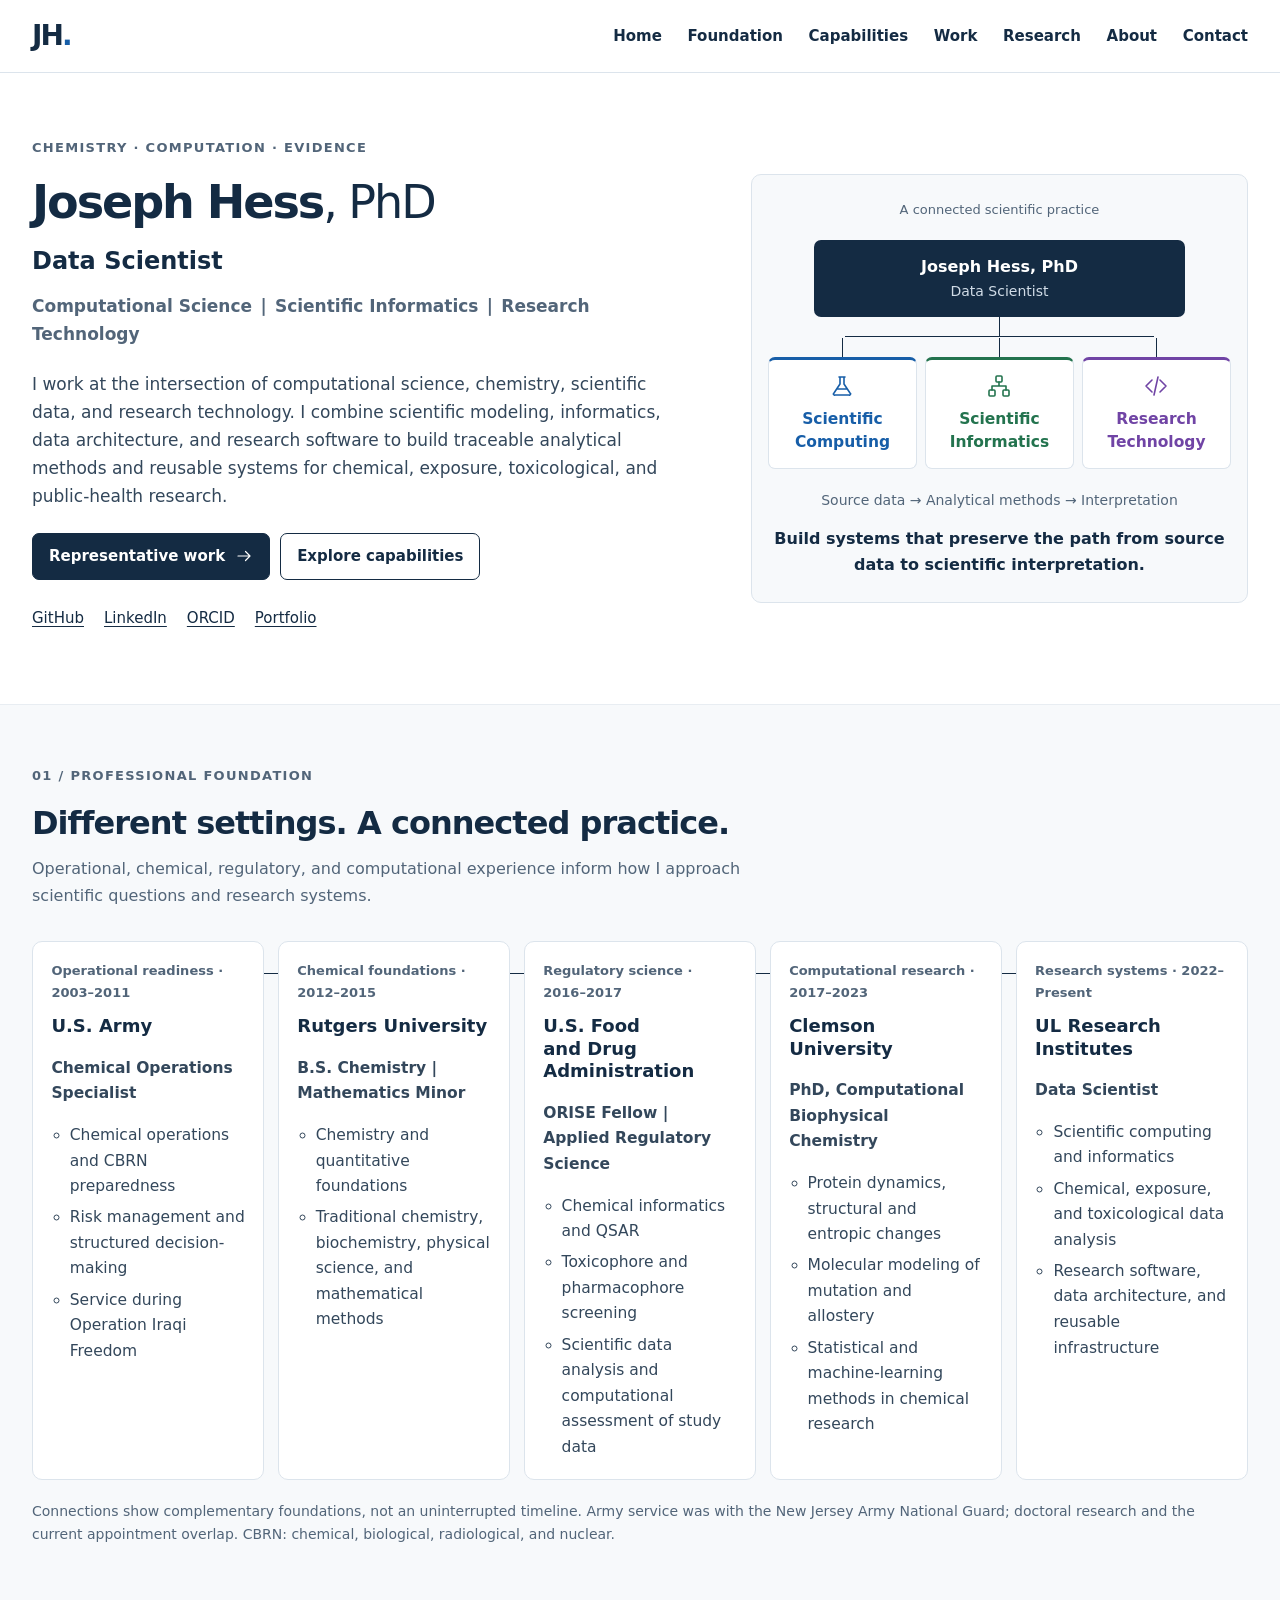
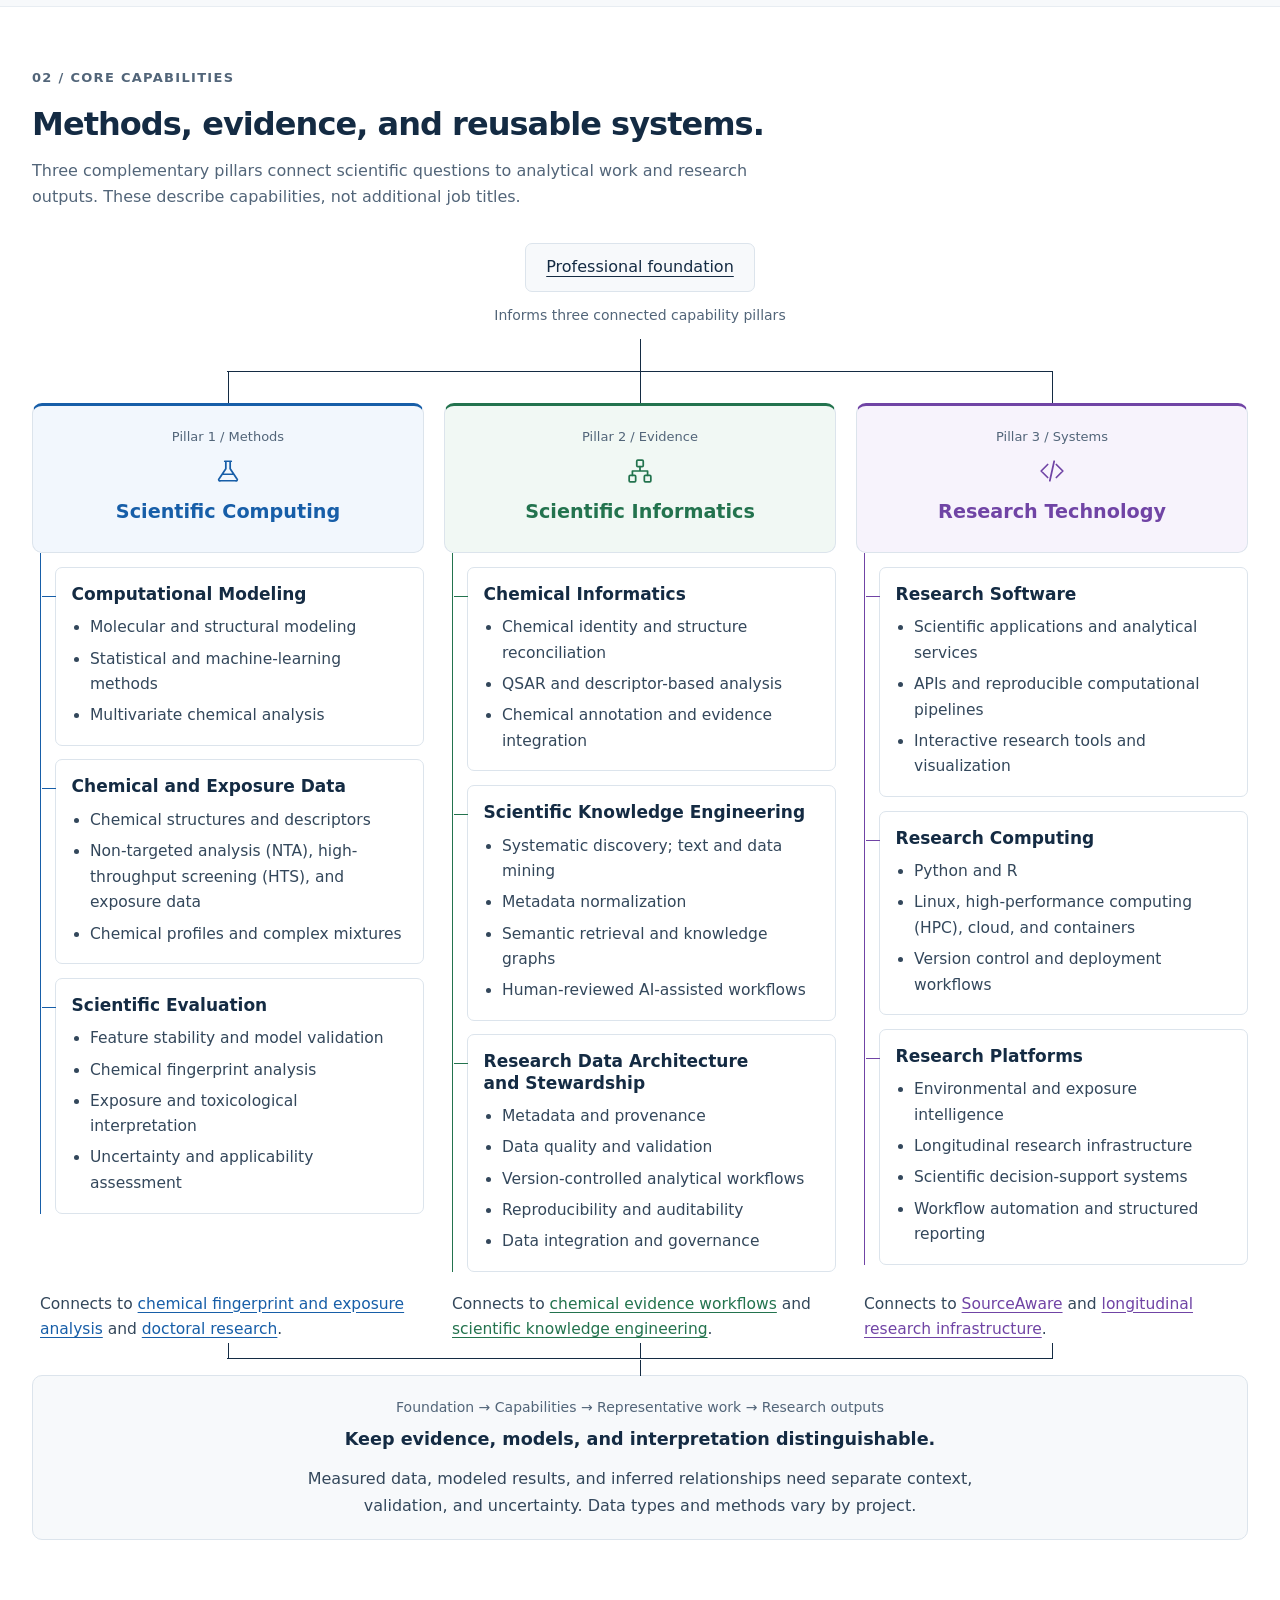
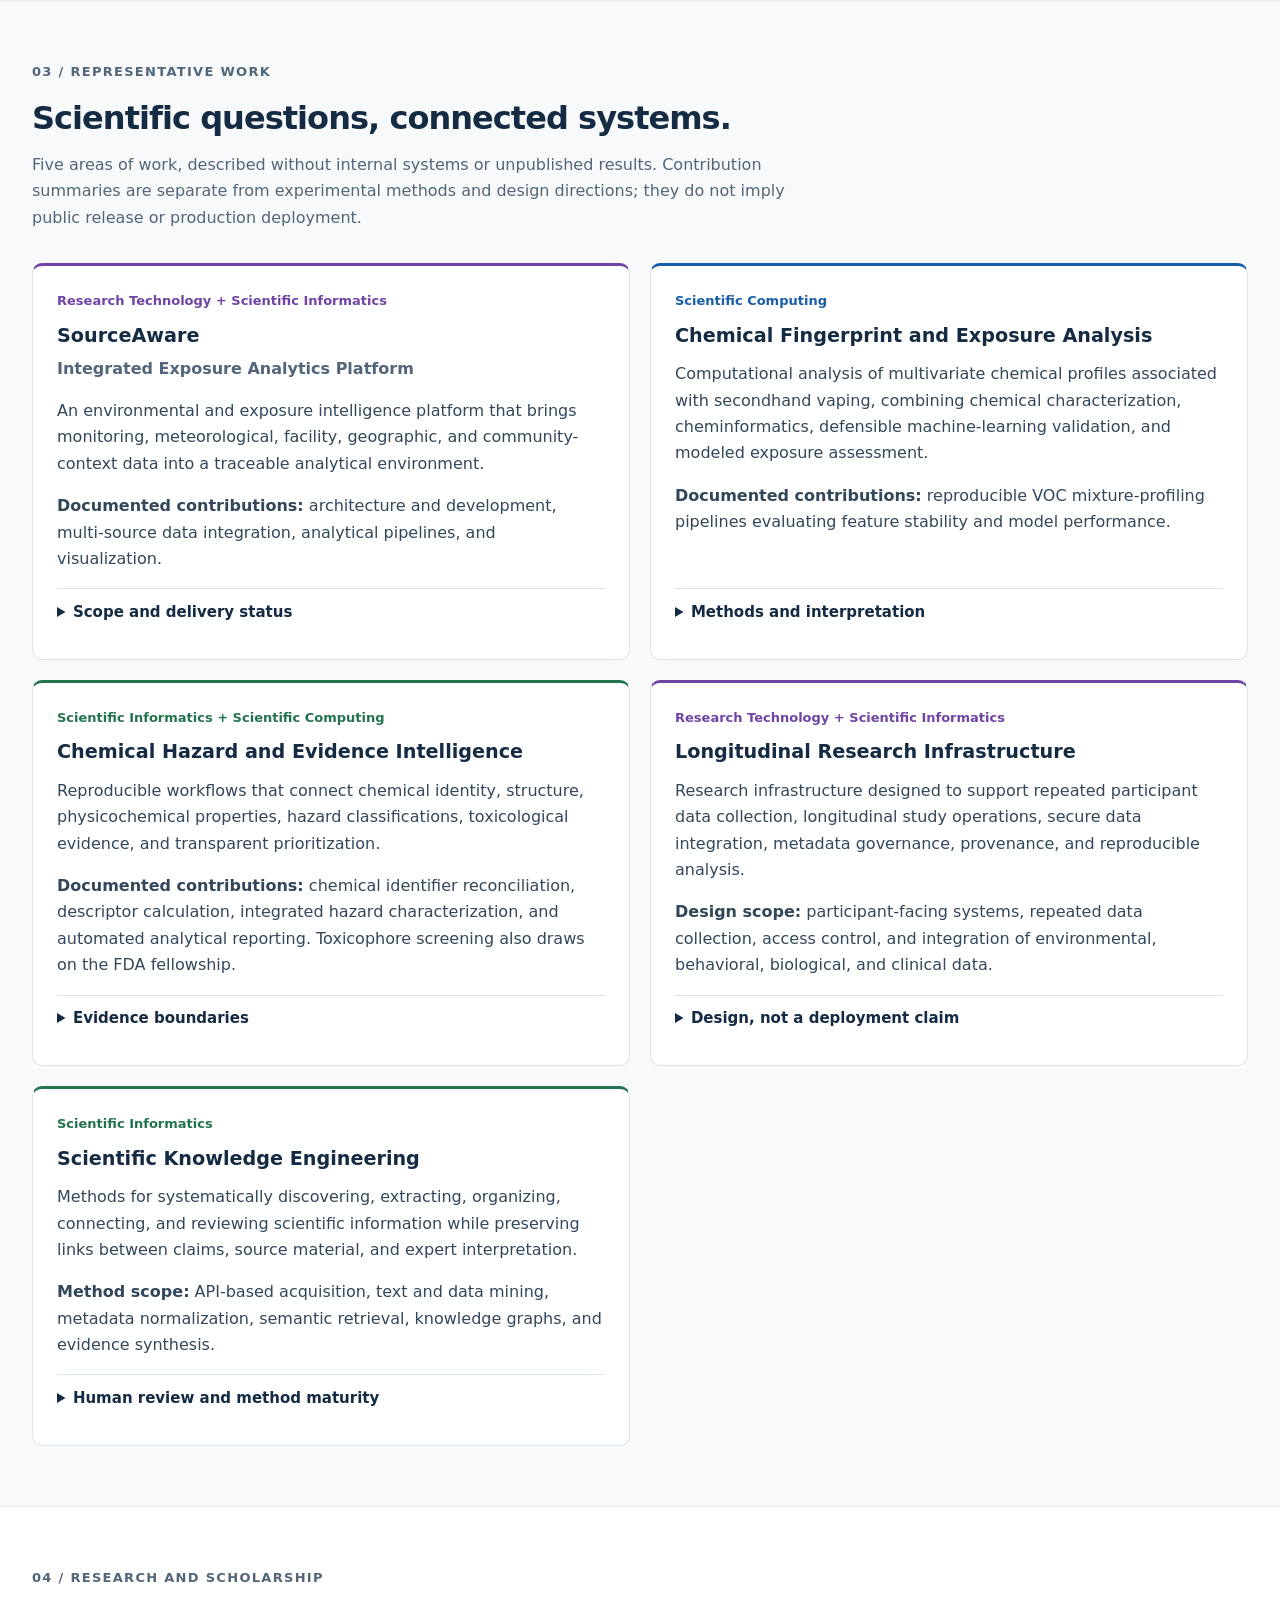
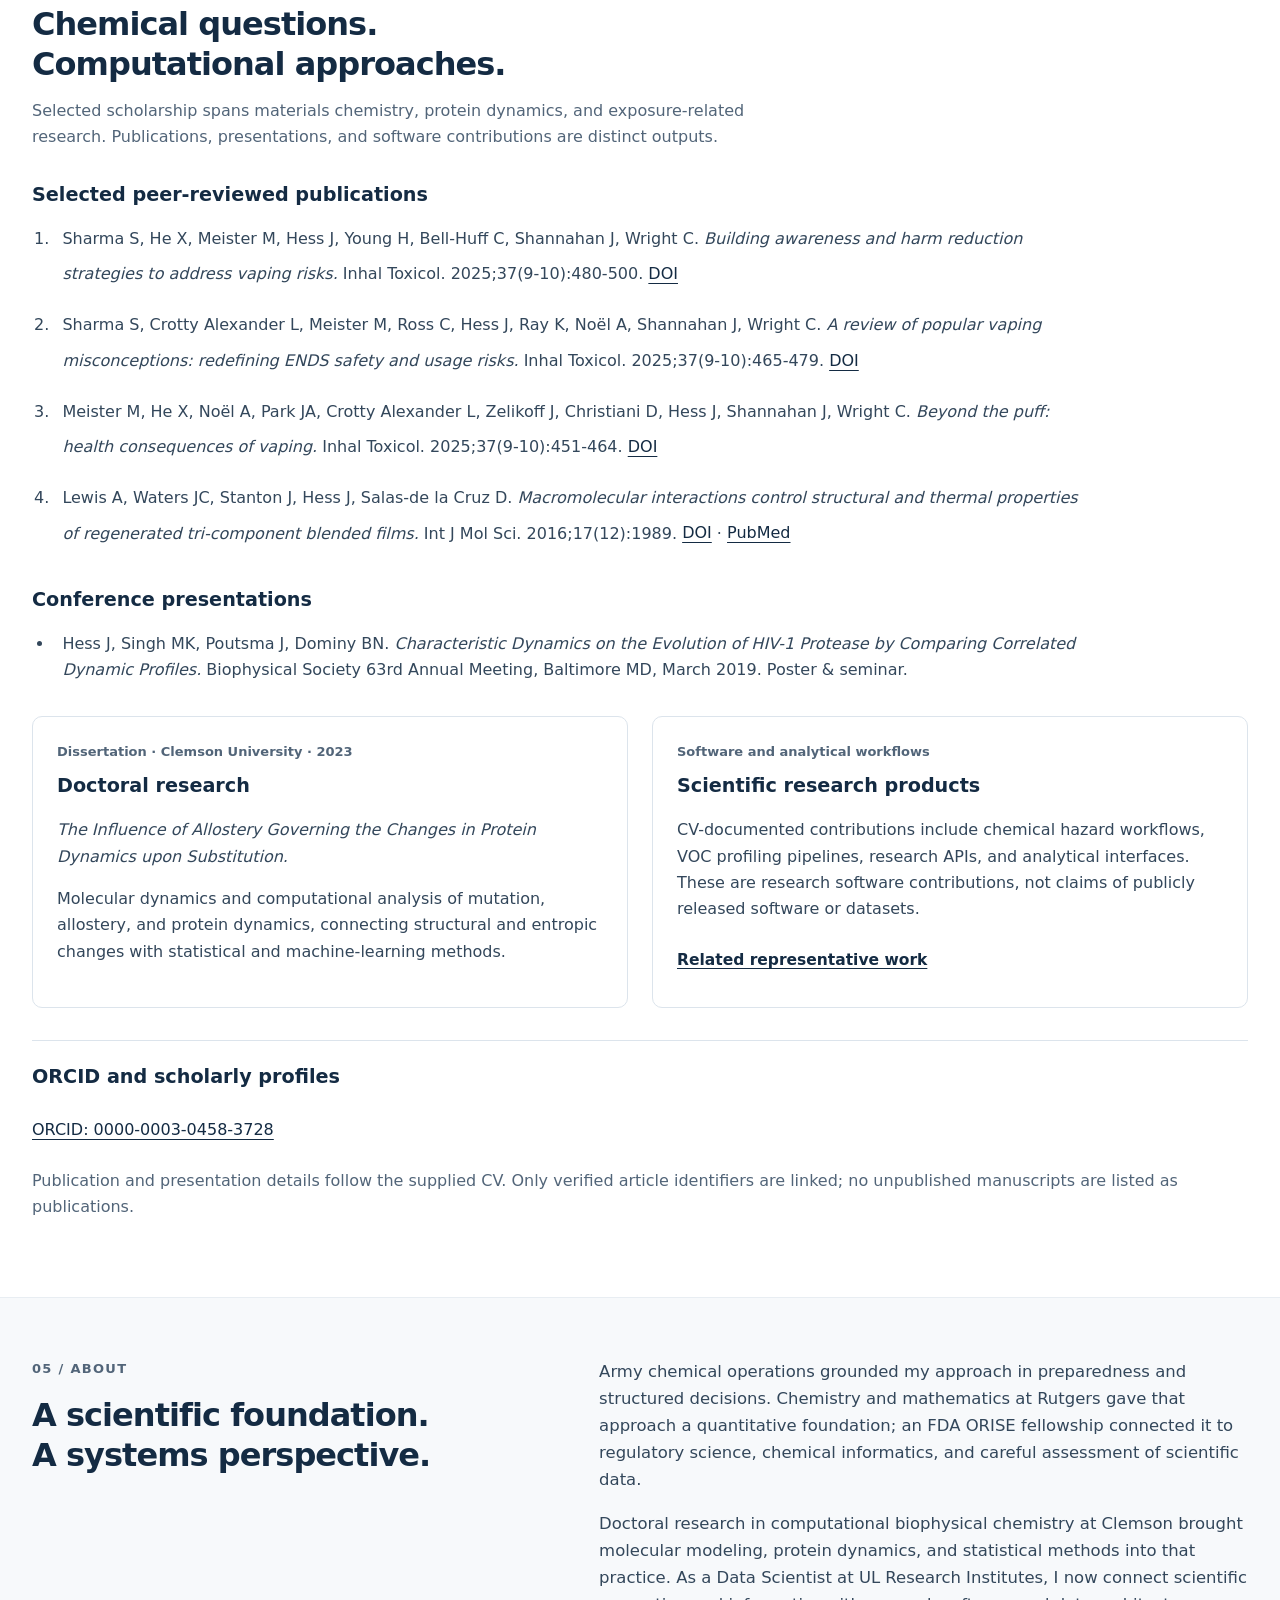
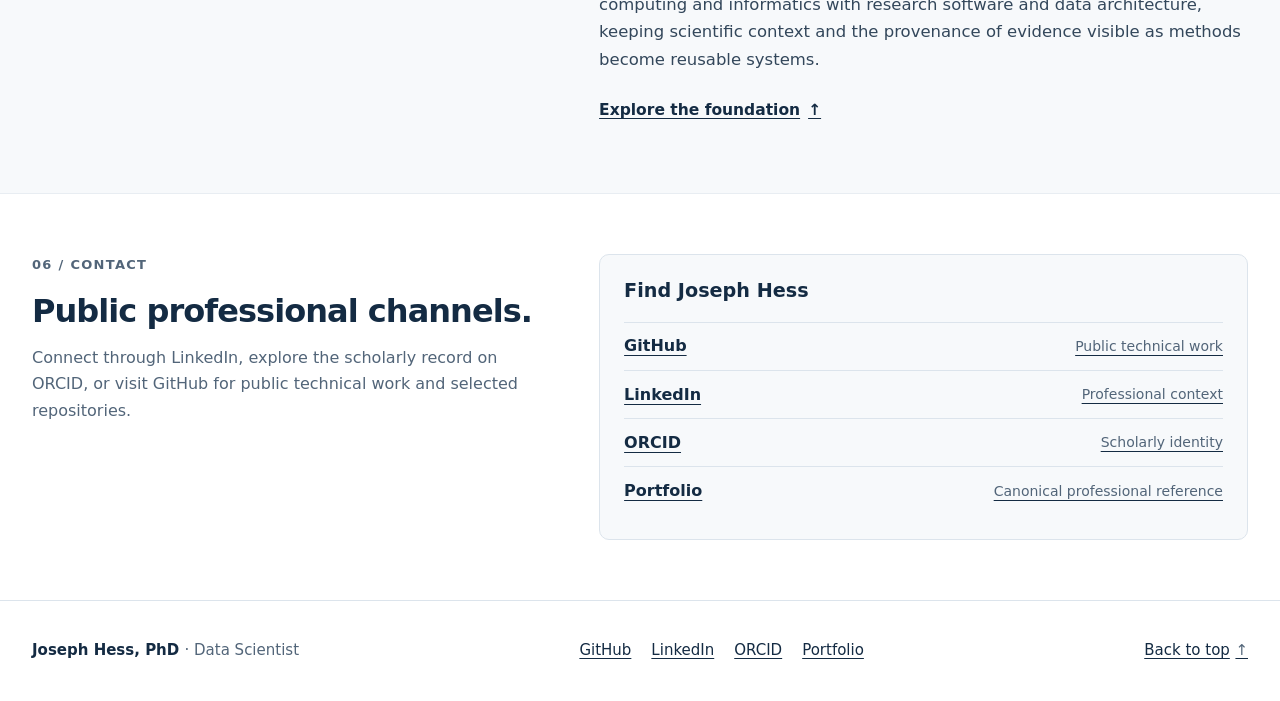
==== index.html @ c3220b73 "Refine scientific portfolio content, hierarchy, and public identity Co-authored-by: Copilot <2235562" ====
<!doctype html>
<html lang="en">
<head>
  <meta charset="utf-8">
  <meta name="viewport" content="width=device-width, initial-scale=1">
  <meta name="description" content="Professional portfolio of Joseph Hess, PhD, covering computational science, scientific informatics, chemical and exposure research, research software, and data architecture.">
  <meta name="theme-color" content="#142b43">
  <meta property="og:type" content="website">
  <meta property="og:title" content="Joseph Hess, PhD | Data Scientist">
  <meta property="og:description" content="Computational science, scientific informatics, and research technology: preserving the path from source data to scientific interpretation.">
  <meta property="og:url" content="https://hess80.github.io/">
  <meta property="og:site_name" content="Joseph Hess, PhD">
  <title>Joseph Hess, PhD | Data Scientist</title>
  <link rel="icon" href="data:image/svg+xml,%3Csvg xmlns='http://www.w3.org/2000/svg' viewBox='0 0 32 32'%3E%3Crect width='32' height='32' rx='6' fill='%23142b43'/%3E%3Cpath d='M9 8v11a4 4 0 0 1-4 4m11-15v16m10-16v16M16 16h10' fill='none' stroke='white' stroke-width='2'/%3E%3C/svg%3E">
  <link rel="canonical" href="https://hess80.github.io/">
  <link rel="stylesheet" href="assets/css/styles.css">
  <script src="assets/js/main.js" defer></script>
  <script type="application/ld+json">
  {
    "@context": "https://schema.org",
    "@type": "Person",
    "@id": "https://hess80.github.io/#person",
    "name": "Joseph Hess",
    "honorificSuffix": "PhD",
    "jobTitle": "Data Scientist",
    "url": "https://hess80.github.io/",
    "description": "Data Scientist working across computational science, scientific informatics, and research technology.",
    "alumniOf": [
      {"@type": "CollegeOrUniversity", "name": "Clemson University"},
      {"@type": "CollegeOrUniversity", "name": "Rutgers University"}
    ],
    "hasCredential": [
      {"@type": "EducationalOccupationalCredential", "name": "PhD Computational Biophysical Chemistry", "credentialCategory": "Doctoral degree"},
      {"@type": "EducationalOccupationalCredential", "name": "B.S. Chemistry, Mathematics Minor", "credentialCategory": "Bachelor's degree"}
    ],
    "sameAs": [
      "https://github.com/hess80/",
      "https://www.linkedin.com/in/joseph-hess-phd/",
      "https://orcid.org/0000-0003-0458-3728"
    ],
    "knowsAbout": ["Computational biophysical chemistry", "Scientific computing", "Scientific informatics", "Chemical and exposure research", "Research data architecture", "Research software"]
  }
  </script>
</head>
<body>
  <a class="skip-link" href="#main">Skip to content</a>
  <svg class="icon-library" xmlns="http://www.w3.org/2000/svg" aria-hidden="true">
    <symbol id="icon-science" viewBox="0 0 24 24"><path d="M9 3h6m-5 0v7l-6 9a1 1 0 0 0 1 2h14a1 1 0 0 0 1-2l-6-9V3M7 15h10"/></symbol>
    <symbol id="icon-network" viewBox="0 0 24 24"><rect x="9" y="2" width="6" height="6" rx="1"/><rect x="2" y="16" width="6" height="6" rx="1"/><rect x="16" y="16" width="6" height="6" rx="1"/><path d="M12 8v4M5 16v-4h14v4"/></symbol>
    <symbol id="icon-code" viewBox="0 0 24 24"><path d="m8 6-6 6 6 6m8-12 6 6-6 6M14 3l-4 18"/></symbol>
    <symbol id="icon-arrow" viewBox="0 0 24 24"><path d="M4 12h16m-6-6 6 6-6 6"/></symbol>
  </svg>
  <header class="site-header">
    <div class="container header-inner">
      <a class="wordmark" href="#home" aria-label="Joseph Hess, home">JH<span class="wordmark-dot">.</span></a>
      <button class="nav-toggle" type="button" aria-expanded="false" aria-controls="primary-nav" hidden>Menu</button>
      <nav id="primary-nav" aria-label="Main navigation">
        <a href="#home">Home</a>
        <a href="#foundation">Foundation</a>
        <a href="#capabilities">Capabilities</a>
        <a href="#work">Work</a>
        <a href="#research">Research</a>
        <a href="#about">About</a>
        <a href="#contact">Contact</a>
      </nav>
    </div>
  </header>
  <main id="main">
    <section class="hero container" id="home" aria-labelledby="hero-title">
      <div class="hero-copy">
        <p class="eyebrow">Chemistry · Computation · Evidence</p>
        <h1 id="hero-title">Joseph Hess<span class="credential">, PhD</span></h1>
        <p class="formal-title">Data Scientist</p>
        <p class="scope">Computational Science <span>|</span> Scientific Informatics <span>|</span> Research Technology</p>
        <p class="hero-summary">I work at the intersection of computational science, chemistry, scientific data, and research technology. I combine scientific modeling, informatics, data architecture, and research software to build traceable analytical methods and reusable systems for chemical, exposure, toxicological, and public-health research.</p>
        <div class="actions">
          <a class="button button-primary" href="#work">Representative work <svg class="icon" aria-hidden="true"><use href="#icon-arrow"/></svg></a>
          <a class="button button-secondary" href="#capabilities">Explore capabilities</a>
        </div>
        <ul class="profile-links" aria-label="Public professional channels">
          <li><a href="https://github.com/hess80/" aria-label="Joseph Hess on GitHub">GitHub</a></li>
          <li><a href="https://www.linkedin.com/in/joseph-hess-phd/" aria-label="Joseph Hess, PhD on LinkedIn">LinkedIn</a></li>
          <li><a href="https://orcid.org/0000-0003-0458-3728" aria-label="Joseph Hess on ORCID">ORCID</a></li>
          <li><a href="https://hess80.github.io/" aria-label="Joseph Hess's canonical portfolio">Portfolio</a></li>
        </ul>
      </div>
      <aside class="identity-map" aria-label="Professional knowledge map">
        <p class="map-label">A connected scientific practice</p>
        <div class="map-root">Joseph Hess, PhD<span>Data Scientist</span></div>
        <div class="map-branches">
          <a class="map-node science" href="#science-title"><svg class="icon" aria-hidden="true"><use href="#icon-science"/></svg><span>Scientific Computing</span></a>
          <a class="map-node infrastructure" href="#infrastructure-title"><svg class="icon" aria-hidden="true"><use href="#icon-network"/></svg><span>Scientific Informatics</span></a>
          <a class="map-node engineering" href="#engineering-title"><svg class="icon" aria-hidden="true"><use href="#icon-code"/></svg><span>Research Technology</span></a>
        </div>
        <p class="map-outcome">Source data → Analytical methods → Interpretation</p>
        <p class="map-principle">Build systems that preserve the path from source data to scientific interpretation.</p>
      </aside>
    </section>

    <section class="section section-tinted" id="foundation" aria-labelledby="foundation-title">
      <div class="container">
        <div class="section-heading"><p class="eyebrow">01 / Professional foundation</p><h2 id="foundation-title">Different settings. A connected practice.</h2><p>Operational, chemical, regulatory, and computational experience inform how I approach scientific questions and research systems.</p></div>
        <ul class="foundation-track">
          <li class="foundation-card"><p class="institution">Operational readiness · 2003–2011</p><h3>U.S. Army</h3><p>Chemical Operations Specialist</p><ul><li>Chemical operations and CBRN preparedness</li><li>Risk management and structured decision-making</li><li>Service during Operation Iraqi Freedom</li></ul></li>
          <li class="foundation-card"><p class="institution">Chemical foundations · 2012–2015</p><h3>Rutgers University</h3><p>B.S. Chemistry | Mathematics Minor</p><ul><li>Chemistry and quantitative foundations</li><li>Traditional chemistry, biochemistry, physical science, and mathematical methods</li></ul></li>
          <li class="foundation-card"><p class="institution">Regulatory science · 2016–2017</p><h3>U.S. Food and Drug Administration</h3><p>ORISE Fellow | Applied Regulatory Science</p><ul><li>Chemical informatics and QSAR</li><li>Toxicophore and pharmacophore screening</li><li>Scientific data analysis and computational assessment of study data</li></ul></li>
          <li class="foundation-card"><p class="institution">Computational research · 2017–2023</p><h3>Clemson University</h3><p>PhD, Computational Biophysical Chemistry</p><ul><li>Protein dynamics, structural and entropic changes</li><li>Molecular modeling of mutation and allostery</li><li>Statistical and machine-learning methods in chemical research</li></ul></li>
          <li class="foundation-card"><p class="institution">Research systems · 2022–Present</p><h3>UL Research Institutes</h3><p>Data Scientist</p><ul><li>Scientific computing and informatics</li><li>Chemical, exposure, and toxicological data analysis</li><li>Research software, data architecture, and reusable infrastructure</li></ul></li>
        </ul>
        <p class="section-note">Connections show complementary foundations, not an uninterrupted timeline. Army service was with the New Jersey Army National Guard; doctoral research and the current appointment overlap. CBRN: chemical, biological, radiological, and nuclear.</p>
      </div>
    </section>

    <section class="section container" id="capabilities" aria-labelledby="capabilities-title">
      <div class="section-heading"><p class="eyebrow">02 / Core capabilities</p><h2 id="capabilities-title">Methods, evidence, and reusable systems.</h2><p>Three complementary pillars connect scientific questions to analytical work and research outputs. These describe capabilities, not additional job titles.</p></div>
      <div class="graph-origin"><a href="#foundation">Professional foundation</a><span>Informs three connected capability pillars</span></div>
      <div class="capability-grid">
        <article class="capability-column science" aria-labelledby="science-title">
          <header class="domain-heading"><p class="pillar-label">Pillar 1 / Methods</p><svg class="icon" aria-hidden="true"><use href="#icon-science"/></svg><h3 id="science-title">Scientific Computing</h3></header>
          <div class="capability-nodes">
            <section class="node"><h4>Computational Modeling</h4><ul><li>Molecular and structural modeling</li><li>Statistical and machine-learning methods</li><li>Multivariate chemical analysis</li></ul></section>
            <section class="node"><h4>Chemical and Exposure Data</h4><ul><li>Chemical structures and descriptors</li><li>Non-targeted analysis (NTA), high-throughput screening (HTS), and exposure data</li><li>Chemical profiles and complex mixtures</li></ul></section>
            <section class="node"><h4>Scientific Evaluation</h4><ul><li>Feature stability and model validation</li><li>Chemical fingerprint analysis</li><li>Exposure and toxicological interpretation</li><li>Uncertainty and applicability assessment</li></ul></section>
          </div>
          <p class="domain-path">Connects to <a href="#work-voc">chemical fingerprint and exposure analysis</a> and <a href="#doctoral-research">doctoral research</a>.</p>
        </article>
        <article class="capability-column infrastructure" aria-labelledby="infrastructure-title">
          <header class="domain-heading"><p class="pillar-label">Pillar 2 / Evidence</p><svg class="icon" aria-hidden="true"><use href="#icon-network"/></svg><h3 id="infrastructure-title">Scientific Informatics</h3></header>
          <div class="capability-nodes">
            <section class="node"><h4>Chemical Informatics</h4><ul><li>Chemical identity and structure reconciliation</li><li>QSAR and descriptor-based analysis</li><li>Chemical annotation and evidence integration</li></ul></section>
            <section class="node"><h4>Scientific Knowledge Engineering</h4><ul><li>Systematic discovery; text and data mining</li><li>Metadata normalization</li><li>Semantic retrieval and knowledge graphs</li><li>Human-reviewed AI-assisted workflows</li></ul></section>
            <section class="node"><h4>Research Data Architecture and Stewardship</h4><ul><li>Metadata and provenance</li><li>Data quality and validation</li><li>Version-controlled analytical workflows</li><li>Reproducibility and auditability</li><li>Data integration and governance</li></ul></section>
          </div>
          <p class="domain-path">Connects to <a href="#work-hazard">chemical evidence workflows</a> and <a href="#work-knowledge">scientific knowledge engineering</a>.</p>
        </article>
        <article class="capability-column engineering" aria-labelledby="engineering-title">
          <header class="domain-heading"><p class="pillar-label">Pillar 3 / Systems</p><svg class="icon" aria-hidden="true"><use href="#icon-code"/></svg><h3 id="engineering-title">Research Technology</h3></header>
          <div class="capability-nodes">
            <section class="node"><h4>Research Software</h4><ul><li>Scientific applications and analytical services</li><li>APIs and reproducible computational pipelines</li><li>Interactive research tools and visualization</li></ul></section>
            <section class="node"><h4>Research Computing</h4><ul><li>Python and R</li><li>Linux, high-performance computing (HPC), cloud, and containers</li><li>Version control and deployment workflows</li></ul></section>
            <section class="node"><h4>Research Platforms</h4><ul><li>Environmental and exposure intelligence</li><li>Longitudinal research infrastructure</li><li>Scientific decision-support systems</li><li>Workflow automation and structured reporting</li></ul></section>
          </div>
          <p class="domain-path">Connects to <a href="#work-sourceaware">SourceAware</a> and <a href="#work-longitudinal">longitudinal research infrastructure</a>.</p>
        </article>
      </div>
      <div class="graph-result"><span>Foundation → Capabilities → Representative work → Research outputs</span><strong>Keep evidence, models, and interpretation distinguishable.</strong><p>Measured data, modeled results, and inferred relationships need separate context, validation, and uncertainty. Data types and methods vary by project.</p></div>
    </section>

    <section class="section section-tinted" id="work" aria-labelledby="work-title">
      <div class="container">
        <div class="section-heading"><p class="eyebrow">03 / Representative work</p><h2 id="work-title">Scientific questions, connected systems.</h2><p>Five areas of work, described without internal systems or unpublished results. Contribution summaries are separate from experimental methods and design directions; they do not imply public release or production deployment.</p></div>
        <div class="work-grid">
          <article class="work-card engineering" id="work-sourceaware">
            <p class="card-category">Research Technology + Scientific Informatics</p><h3>SourceAware</h3><p class="work-subtitle">Integrated Exposure Analytics Platform</p>
            <p>An environmental and exposure intelligence platform that brings monitoring, meteorological, facility, geographic, and community-context data into a traceable analytical environment.</p>
            <p><strong>Documented contributions:</strong> architecture and development, multi-source data integration, analytical pipelines, and visualization.</p>
            <details><summary>Scope and delivery status</summary><p>The CV documents platform design and implemented data pipelines and dashboards, not production deployment. Automated ingestion and QA/QC, geospatial integration, coverage and monitoring-context assessment, and reproducible reporting describe the intended scope; their individual delivery status is not verified here. Experimental, planned, and proposed extensions are not presented as built capabilities.</p></details>
          </article>
          <article class="work-card science" id="work-voc">
            <p class="card-category">Scientific Computing</p><h3>Chemical Fingerprint and Exposure Analysis</h3>
            <p>Computational analysis of multivariate chemical profiles associated with secondhand vaping, combining chemical characterization, cheminformatics, defensible machine-learning validation, and modeled exposure assessment.</p>
            <p><strong>Documented contributions:</strong> reproducible VOC mixture-profiling pipelines evaluating feature stability and model performance.</p>
            <details><summary>Methods and interpretation</summary><p>Volatile organic compound (VOC) profiles are chemical evidence; modeled exposure estimates are not direct measurements. Nested validation and permutation testing are evaluation methods for this area; their completed use is not verified here. This work concerns chemistry and exposure science, not clinical prediction or diagnosis.</p></details>
          </article>
          <article class="work-card infrastructure" id="work-hazard">
            <p class="card-category">Scientific Informatics + Scientific Computing</p><h3>Chemical Hazard and Evidence Intelligence</h3>
            <p>Reproducible workflows that connect chemical identity, structure, physicochemical properties, hazard classifications, toxicological evidence, and transparent prioritization.</p>
            <p><strong>Documented contributions:</strong> chemical identifier reconciliation, descriptor calculation, integrated hazard characterization, and automated analytical reporting. Toxicophore screening also draws on the FDA fellowship.</p>
            <details><summary>Evidence boundaries</summary><p>Evidence provenance, uncertainty, and missing-data visibility are central to interpreting these workflows. A calculated descriptor or toxicophore match is not itself a measured toxicological outcome. No compound lists, rankings, or internal reports are published here.</p></details>
          </article>
          <article class="work-card engineering" id="work-longitudinal">
            <p class="card-category">Research Technology + Scientific Informatics</p><h3>Longitudinal Research Infrastructure</h3>
            <p>Research infrastructure designed to support repeated participant data collection, longitudinal study operations, secure data integration, metadata governance, provenance, and reproducible analysis.</p>
            <p><strong>Design scope:</strong> participant-facing systems, repeated data collection, access control, and integration of environmental, behavioral, biological, and clinical data.</p>
            <details><summary>Design, not a deployment claim</summary><p>The supplied graph identifies a longitudinal research effort and governance needs. It does not establish implementation or deployment status. The broader integration scope is a design direction, not a claim that these data streams are collected or connected in production. No participant information or internal protocols are included.</p></details>
          </article>
          <article class="work-card infrastructure" id="work-knowledge">
            <p class="card-category">Scientific Informatics</p><h3>Scientific Knowledge Engineering</h3>
            <p>Methods for systematically discovering, extracting, organizing, connecting, and reviewing scientific information while preserving links between claims, source material, and expert interpretation.</p>
            <p><strong>Method scope:</strong> API-based acquisition, text and data mining, metadata normalization, semantic retrieval, knowledge graphs, and evidence synthesis.</p>
            <details><summary>Human review and method maturity</summary><p>Retrieval-augmented generation (RAG), research recommendation and tracking, and AI-assisted extraction are methodological directions, not verified deployed products. Retrieved sources require expert review; generated text and inferred relationships are not independent scientific evidence.</p></details>
          </article>
        </div>
      </div>
    </section>

    <section class="section container" id="research" aria-labelledby="research-title">
      <div class="section-heading"><p class="eyebrow">04 / Research and scholarship</p><h2 id="research-title">Chemical questions. Computational approaches.</h2><p>Selected scholarship spans materials chemistry, protein dynamics, and exposure-related research. Publications, presentations, and software contributions are distinct outputs.</p></div>
      <section class="publications-section" id="publications" aria-labelledby="publications-title">
        <h3 id="publications-title">Selected peer-reviewed publications</h3>
        <ol class="citation-list">
          <li>Sharma S, He X, Meister M, Hess J, Young H, Bell-Huff C, Shannahan J, Wright C. <cite>Building awareness and harm reduction strategies to address vaping risks.</cite> Inhal Toxicol. 2025;37(9-10):480-500. <a href="https://doi.org/10.1080/08958378.2025.2591032" aria-label="DOI for Building awareness and harm reduction strategies to address vaping risks">DOI</a></li>
          <li>Sharma S, Crotty Alexander L, Meister M, Ross C, Hess J, Ray K, Noël A, Shannahan J, Wright C. <cite>A review of popular vaping misconceptions: redefining ENDS safety and usage risks.</cite> Inhal Toxicol. 2025;37(9-10):465-479. <a href="https://doi.org/10.1080/08958378.2025.2571918" aria-label="DOI for A review of popular vaping misconceptions: redefining ENDS safety and usage risks">DOI</a></li>
          <li>Meister M, He X, Noël A, Park JA, Crotty Alexander L, Zelikoff J, Christiani D, Hess J, Shannahan J, Wright C. <cite>Beyond the puff: health consequences of vaping.</cite> Inhal Toxicol. 2025;37(9-10):451-464. <a href="https://doi.org/10.1080/08958378.2025.2500646" aria-label="DOI for Beyond the puff: health consequences of vaping">DOI</a></li>
          <li>Lewis A, Waters JC, Stanton J, Hess J, Salas-de la Cruz D. <cite>Macromolecular interactions control structural and thermal properties of regenerated tri-component blended films.</cite> Int J Mol Sci. 2016;17(12):1989. <a href="https://doi.org/10.3390/ijms17121989" aria-label="DOI for Macromolecular interactions control structural and thermal properties of regenerated tri-component blended films">DOI</a> · <a href="https://pubmed.ncbi.nlm.nih.gov/27916801/" aria-label="PubMed record for Macromolecular interactions control structural and thermal properties of regenerated tri-component blended films">PubMed</a></li>
        </ol>
        <h3>Conference presentations</h3>
        <ul class="citation-list">
          <li>Hess J, Singh MK, Poutsma J, Dominy BN. <cite>Characteristic Dynamics on the Evolution of HIV-1 Protease by Comparing Correlated Dynamic Profiles.</cite> Biophysical Society 63rd Annual Meeting, Baltimore MD, March 2019. Poster &amp; seminar.</li>
        </ul>
      </section>
      <div class="research-grid">
        <article class="research-card" id="doctoral-research"><p class="card-category">Dissertation · Clemson University · 2023</p><h3>Doctoral research</h3><p><cite>The Influence of Allostery Governing the Changes in Protein Dynamics upon Substitution.</cite></p><p>Molecular dynamics and computational analysis of mutation, allostery, and protein dynamics, connecting structural and entropic changes with statistical and machine-learning methods.</p></article>
        <article class="research-card"><p class="card-category">Software and analytical workflows</p><h3>Scientific research products</h3><p>CV-documented contributions include chemical hazard workflows, VOC profiling pipelines, research APIs, and analytical interfaces. These are research software contributions, not claims of publicly released software or datasets.</p><a class="text-link" href="#work">Related representative work</a></article>
      </div>
      <div class="scholarly-links"><h3>ORCID and scholarly profiles</h3><p><a href="https://orcid.org/0000-0003-0458-3728" aria-label="Joseph Hess's ORCID scholarly record">ORCID: 0000-0003-0458-3728</a></p><p>Publication and presentation details follow the supplied CV. Only verified article identifiers are linked; no unpublished manuscripts are listed as publications.</p></div>
    </section>

    <section class="section section-tinted" id="about" aria-labelledby="about-title">
      <div class="container about-layout">
        <div class="section-heading"><p class="eyebrow">05 / About</p><h2 id="about-title">A scientific foundation.<br>A systems perspective.</h2></div>
        <div class="about-copy"><p>Army chemical operations grounded my approach in preparedness and structured decisions. Chemistry and mathematics at Rutgers gave that approach a quantitative foundation; an FDA ORISE fellowship connected it to regulatory science, chemical informatics, and careful assessment of scientific data.</p><p>Doctoral research in computational biophysical chemistry at Clemson brought molecular modeling, protein dynamics, and statistical methods into that practice. As a Data Scientist at UL Research Institutes, I now connect scientific computing and informatics with research software and data architecture, keeping scientific context and the provenance of evidence visible as methods become reusable systems.</p><a class="text-link" href="#foundation">Explore the foundation <span aria-hidden="true">↑</span></a></div>
      </div>
    </section>

    <section class="section container contact-layout" id="contact" aria-labelledby="contact-title">
      <div class="section-heading"><p class="eyebrow">06 / Contact</p><h2 id="contact-title">Public professional channels.</h2><p>Connect through LinkedIn, explore the scholarly record on ORCID, or visit GitHub for public technical work and selected repositories.</p></div>
      <div class="contact-card"><h3>Find Joseph Hess</h3><ul class="contact-links"><li><a href="https://github.com/hess80/" aria-label="Visit Joseph Hess's public GitHub profile">GitHub <span>Public technical work</span></a></li><li><a href="https://www.linkedin.com/in/joseph-hess-phd/" aria-label="Connect with Joseph Hess, PhD on LinkedIn">LinkedIn <span>Professional context</span></a></li><li><a href="https://orcid.org/0000-0003-0458-3728" aria-label="Visit Joseph Hess's ORCID record">ORCID <span>Scholarly identity</span></a></li><li><a href="https://hess80.github.io/" aria-label="Visit Joseph Hess's canonical portfolio">Portfolio <span>Canonical professional reference</span></a></li></ul></div>
    </section>
  </main>
  <footer class="site-footer"><div class="container footer-inner"><p>Joseph Hess, PhD <span>· Data Scientist</span></p><ul class="profile-links" aria-label="Footer professional channels"><li><a href="https://github.com/hess80/" aria-label="Joseph Hess on GitHub">GitHub</a></li><li><a href="https://www.linkedin.com/in/joseph-hess-phd/" aria-label="Joseph Hess, PhD on LinkedIn">LinkedIn</a></li><li><a href="https://orcid.org/0000-0003-0458-3728" aria-label="Joseph Hess on ORCID">ORCID</a></li><li><a href="https://hess80.github.io/" aria-label="Joseph Hess's canonical portfolio">Portfolio</a></li></ul><a href="#home">Back to top <span aria-hidden="true">↑</span></a></div></footer>
</body>
</html>
---- assets/css/styles.css ----
:root {
  color-scheme: light;
  --navy: #142b43;
  --text: #33475b;
  --muted: #526579;
  --border: #dce4ec;
  --surface: #f7f9fb;
  --blue: #175ea8;
  --green: #23734e;
  --purple: #7044a5;
  --radius: 10px;
}
* { box-sizing: border-box; }
html { scroll-behavior: smooth; scroll-padding-top: 6rem; }
body { margin: 0; background: #fff; color: var(--text); font: 1rem/1.65 "Inter", system-ui, -apple-system, BlinkMacSystemFont, "Segoe UI", sans-serif; }
a { color: var(--navy); text-underline-offset: .22em; }
a:hover { text-decoration-thickness: 2px; }
button { font: inherit; }
[hidden] { display: none !important; }
:focus-visible { outline: 3px solid var(--blue); outline-offset: 5px; }
h1, h2, h3, h4 { color: var(--navy); line-height: 1.25; }
h1, h2, h3, h4, p { margin-top: 0; }
h2 { font-size: clamp(1.75rem, 2.5vw, 2.125rem); letter-spacing: -.03em; margin-bottom: .85rem; text-wrap: balance; }
h3 { font-size: 1.2rem; text-wrap: balance; }
h4 { font-size: 1.0625rem; margin-bottom: .65rem; text-wrap: balance; }
p { margin-bottom: 1rem; }
ul { padding-left: 1.15rem; }
li + li { margin-top: .35rem; }
.container { width: min(1280px, calc(100% - 4rem)); margin-inline: auto; }
.section { padding-block: 3.75rem; }
.section-tinted { background: var(--surface); border-block: 1px solid #e8edf2; }
.section-heading { max-width: 760px; margin-bottom: 2rem; }
.section-heading > p:last-child { color: var(--muted); margin-bottom: 0; }
.eyebrow { color: var(--muted); font-size: .8125rem; font-weight: 750; text-transform: uppercase; letter-spacing: .1em; margin-bottom: 1rem; }
.section-note { font-size: .875rem; color: var(--muted); margin: 1.25rem 0 0; }
.icon-library { position: absolute; width: 0; height: 0; overflow: hidden; }
.icon { width: 24px; height: 24px; fill: none; stroke: currentColor; stroke-width: 1.6; stroke-linecap: round; stroke-linejoin: round; flex-shrink: 0; }
.skip-link { position: fixed; top: -5rem; left: 1rem; background: var(--navy); color: #fff; padding: .6rem 1rem; z-index: 20; }
.skip-link:focus { top: 1rem; }
.site-header { position: sticky; top: 0; z-index: 10; background: #fff; border-bottom: 1px solid var(--border); }
.header-inner { min-height: 72px; display: flex; align-items: center; justify-content: space-between; gap: 2rem; }
.wordmark { font-size: 1.75rem; font-weight: 800; letter-spacing: -.07em; text-decoration: none; }
.wordmark-dot { color: var(--blue); }
nav { display: flex; gap: 1.6rem; flex-wrap: wrap; }
nav a { display: inline-flex; align-items: center; min-height: 44px; font-size: .9375rem; font-weight: 600; text-decoration: none; padding-block: .5rem; }
nav a:hover { color: var(--blue); text-decoration: underline; }
.nav-toggle { min-height: 44px; border: 1px solid var(--border); background: #fff; color: var(--navy); padding: .4rem .8rem; border-radius: 6px; cursor: pointer; }
.hero { display: grid; grid-template-columns: 1.35fr 1fr; align-items: center; gap: 3rem; padding-block: 4rem; }
.hero > *, .capability-column, .work-card, .research-card, .foundation-card { min-width: 0; }
h1 { font-size: clamp(2.625rem, 3.6vw, 3.25rem); letter-spacing: -.045em; margin-bottom: .65rem; }
.credential { font-weight: 450; white-space: nowrap; }
.formal-title { font-size: 1.5rem; font-weight: 650; color: var(--navy); margin-bottom: .6rem; }
.scope { font-size: clamp(1.0625rem, 1.25vw, 1.1875rem); font-weight: 600; color: var(--muted); line-height: 1.65; }
.scope span { padding-inline: .15rem; }
.hero-summary { font-size: 1.0625rem; max-width: 650px; margin-block: 1.4rem; }
.actions { display: flex; flex-wrap: wrap; gap: .65rem; align-items: center; }
.button { display: inline-flex; min-height: 44px; gap: .6rem; align-items: center; justify-content: center; padding: .65rem 1rem; border: 1px solid var(--navy); border-radius: 7px; font-size: .9375rem; font-weight: 650; text-decoration: none; }
.button .icon { width: 18px; height: 18px; }
.button-primary { background: var(--navy); color: #fff; }
.button-primary:hover { background: #244764; }
.button-secondary:hover { background: var(--surface); }
.profile-links { display: flex; flex-wrap: wrap; list-style: none; gap: .25rem 1.25rem; padding: 0; margin: 1rem 0 0; font-size: .9375rem; color: var(--navy); }
.profile-links li { margin: 0; }
.profile-links a { display: inline-flex; align-items: center; min-height: 44px; }
.identity-map { border: 1px solid var(--border); border-radius: var(--radius); padding: 1.5rem 1rem; background: var(--surface); text-align: center; }
.map-label { font-size: .8125rem; color: var(--muted); margin-bottom: 1.25rem; }
.map-root { background: var(--navy); border-radius: 7px; color: #fff; padding: .85rem; width: 80%; margin-inline: auto; font-size: 1rem; font-weight: 650; }
.map-root span { display: block; color: #d1dce7; font-size: .875rem; font-weight: 400; }
.map-branches { display: grid; grid-template-columns: repeat(3, minmax(0, 1fr)); gap: .5rem; padding-top: 2.5rem; position: relative; }
.map-branches::before { content: ""; position: absolute; top: 1.2rem; left: 16.66%; right: 16.66%; border-top: 1px solid var(--navy); }
.map-root { position: relative; }
.map-root::after { content: ""; position: absolute; top: 100%; height: 1.2rem; left: 50%; border-left: 1px solid var(--navy); }
.science { --accent: var(--blue); --tint: #f2f7fd; }
.infrastructure { --accent: var(--green); --tint: #f1f8f4; }
.engineering { --accent: var(--purple); --tint: #f7f3fc; }
.map-node { position: relative; display: flex; flex-direction: column; align-items: center; justify-content: center; gap: .65rem; background: #fff; border: 1px solid var(--border); border-top: 3px solid var(--accent); border-radius: 7px; padding: .85rem .35rem; color: var(--accent); font-size: .96875rem; font-weight: 650; line-height: 1.5; text-decoration: none; }
.map-node:hover { text-decoration: underline; border-color: var(--accent); }
.map-node::before { content: ""; position: absolute; bottom: calc(100% + 3px); left: 50%; height: 1.2rem; border-left: 1px solid var(--navy); }
.map-outcome { color: var(--muted); font-size: .875rem; margin: 1.25rem 0 0; }
.map-principle { font-size: 1rem; color: var(--navy); font-weight: 650; margin: .85rem 0 0; }
.foundation-track { display: grid; grid-template-columns: repeat(5, minmax(0, 1fr)); gap: .85rem; padding: 0; margin: 0; list-style: none; position: relative; }
.foundation-track::before { content: ""; position: absolute; top: 2rem; left: 0; right: 0; border-top: 1px solid var(--navy); }
.foundation-card { position: relative; background: #fff; border: 1px solid var(--border); border-radius: var(--radius); padding: 1.15rem; }
.foundation-card + li { margin: 0; }
.institution { font-size: .8125rem; font-weight: 650; color: var(--muted); margin-bottom: .75rem; }
.foundation-card h3 { font-size: 1.125rem; }
.foundation-card ul { font-size: .96875rem; margin-bottom: 0; }
.foundation-card > p:not(.institution) { font-size: .96875rem; font-weight: 600; }
.publications-section { margin-top: 2rem; }
.graph-origin { text-align: center; position: relative; padding-bottom: 2rem; }
.graph-origin a { display: inline-block; min-height: 44px; border: 1px solid var(--border); border-radius: 7px; padding: .65rem 1.25rem; font-size: 1rem; color: var(--navy); background: var(--surface); }
.graph-origin span { display: block; font-size: .875rem; margin-block: .75rem; color: var(--muted); }
.graph-origin::after { content: ""; position: absolute; bottom: 0; left: 50%; height: 2rem; border-left: 1px solid var(--navy); }
.capability-grid { display: grid; grid-template-columns: repeat(3, minmax(0, 1fr)); gap: 1.25rem; position: relative; }
.capability-grid::before { content: ""; position: absolute; top: 0; left: 16%; right: 16%; border-top: 1px solid var(--navy); }
.capability-grid::after { content: ""; position: absolute; bottom: -1rem; left: 16%; right: 16%; border-bottom: 1px solid var(--navy); }
.capability-column { padding-top: 2rem; position: relative; display: flex; flex-direction: column; }
.capability-column::before { content: ""; position: absolute; top: 0; height: 2rem; left: 50%; border-left: 1px solid var(--navy); }
.capability-column::after { content: ""; position: absolute; bottom: -1rem; height: 1rem; left: 50%; border-left: 1px solid var(--navy); }
.domain-heading { background: var(--tint); border: 1px solid var(--border); border-top: 3px solid var(--accent); border-radius: var(--radius); padding: 1.25rem .75rem; text-align: center; }
.domain-heading .icon { color: var(--accent); width: 26px; height: 26px; margin-bottom: .5rem; }
.domain-heading h3 { color: var(--accent); margin-bottom: .5rem; }
.domain-heading .pillar-label { font-size: .8125rem; color: var(--muted); margin-bottom: .65rem; }
.capability-nodes { border-left: 1px solid var(--accent); margin-left: .5rem; padding-left: .85rem; }
.node { position: relative; padding: 1rem; border: 1px solid var(--border); border-radius: 7px; margin-top: .85rem; background: #fff; }
.node::before { content: ""; position: absolute; right: 100%; top: 1.75rem; width: .85rem; border-top: 1px solid var(--accent); }
.node ul { font-size: .96875rem; margin-bottom: 0; }
.node ul { margin-top: 0; }
.domain-path { font-size: .96875rem; margin: auto 0 0; padding: 1.25rem .5rem 0; }
.domain-path a { color: var(--accent); }
.graph-result { position: relative; text-align: center; border: 1px solid var(--border); background: var(--surface); border-radius: var(--radius); padding: 1.25rem; margin-top: 2rem; }
.capability-grid + .graph-result::before { content: ""; position: absolute; top: -1rem; height: 1rem; left: 50%; border-left: 1px solid var(--navy); }
.graph-result span { display: block; color: var(--muted); font-size: .875rem; margin-bottom: .4rem; }
.graph-result strong { color: var(--navy); font-size: 1.1rem; }
.graph-result p { font-size: 1rem; max-width: 750px; margin: .75rem auto 0; }
.work-grid { display: grid; grid-template-columns: repeat(2, minmax(0, 1fr)); gap: 1.25rem; }
.work-card, .research-card, .contact-card { background: #fff; padding: 1.5rem; border: 1px solid var(--border); border-radius: var(--radius); }
.work-card { border-top: 3px solid var(--accent); display: flex; flex-direction: column; align-items: flex-start; }
.work-card p, .research-card p { font-size: 1rem; }
.work-card h3 { margin-bottom: .85rem; }
.work-card .work-subtitle { color: var(--muted); font-weight: 600; margin-top: -.35rem; }
details { width: 100%; margin-top: auto; border-top: 1px solid var(--border); }
summary { display: list-item; min-height: 44px; padding-block: .65rem; cursor: pointer; font-size: .9375rem; font-weight: 650; color: var(--navy); }
details p { margin: .35rem 0 0; }
.citation-list { padding-left: 1.4rem; font-size: 1rem; max-width: 1050px; margin-bottom: 2rem; }
.citation-list li { padding-left: .5rem; margin-bottom: 1rem; }
.citation-list a { display: inline-flex; align-items: center; min-height: 44px; }
.card-category { font-size: .8125rem !important; font-weight: 650; color: var(--accent, var(--muted)); margin-bottom: .75rem; }
.research-grid { display: grid; grid-template-columns: repeat(2, 1fr); gap: 1.5rem; }
.research-card p:last-child { margin-bottom: 0; }
.scholarly-links { margin-top: 2rem; padding-top: 1.5rem; border-top: 1px solid var(--border); }
.scholarly-links a { display: inline-flex; align-items: center; min-height: 44px; }
.scholarly-links p:last-child { color: var(--muted); }
.about-layout, .contact-layout { display: grid; grid-template-columns: 1fr 1.25fr; gap: 3rem; }
.about-layout .section-heading, .contact-layout .section-heading { margin-bottom: 0; }
.about-copy p { font-size: 1.03rem; }
.text-link { display: inline-flex; align-items: center; min-height: 44px; gap: .5rem; font-size: .96875rem; font-weight: 650; }
.contact-card { background: var(--surface); }
.contact-links { list-style: none; padding: 0; margin: 0; }
.contact-links li { margin: 0; border-top: 1px solid var(--border); }
.contact-links a { display: flex; align-items: center; justify-content: space-between; flex-wrap: wrap; gap: .25rem 1rem; min-height: 44px; padding-block: .65rem; font-weight: 650; }
.contact-links span { font-size: .875rem; color: var(--muted); font-weight: 400; }
.site-footer { border-top: 1px solid var(--border); padding-block: 1.75rem; }
.footer-inner { display: flex; flex-wrap: wrap; align-items: center; gap: .75rem 1.5rem; justify-content: space-between; font-size: .9375rem; }
.footer-inner p { margin-bottom: 0; color: var(--navy); font-weight: 650; }
.footer-inner span { font-weight: 400; color: var(--muted); }
.footer-inner .profile-links { margin: 0; }
.footer-inner > a { display: inline-flex; align-items: center; gap: .35rem; min-height: 44px; }
.error-page { min-height: 80vh; display: flex; flex-direction: column; justify-content: center; align-items: flex-start; max-width: 750px; padding-block: 4rem; }
@media (max-width: 1199px) {
  .header-inner { gap: 1rem; }
  nav { gap: 1rem; }
  .hero { gap: 2rem; grid-template-columns: minmax(0, 1fr); }
  .identity-map { width: 100%; max-width: 640px; justify-self: center; }
  .foundation-track { grid-template-columns: repeat(3, minmax(0, 1fr)); }
  .foundation-track::before { display: none; }
  .capability-grid { gap: 1rem; }
}
@media (max-width: 1000px) {
  .foundation-track { grid-template-columns: repeat(2, minmax(0, 1fr)); }
  .capability-grid { grid-template-columns: minmax(0, 1fr); gap: 1.5rem; }
  .capability-grid::before, .capability-grid::after, .capability-column::before, .capability-column::after, .capability-grid + .graph-result::before, .graph-origin::after { display: none; }
  .capability-column { padding-top: 0; }
  .graph-origin { padding-bottom: 1rem; }
}
@media (max-width: 760px) {
  html { scroll-padding-top: 6rem; }
  .container { width: calc(100% - 2.5rem); }
  .header-inner { flex-wrap: wrap; min-height: 70px; padding-block: .75rem; }
  nav { width: 100%; gap: .5rem 1.25rem; padding-bottom: .5rem; }
  .hero { padding-block: 2.75rem; gap: 2rem; }
  h1 { font-size: clamp(2.125rem, 9vw, 2.5rem); }
  .formal-title { font-size: 1.3125rem; }
  .hero-summary { font-size: 1rem; }
  .map-branches { grid-template-columns: minmax(0, 1fr); gap: 1rem; padding-top: 1.25rem; }
  .map-branches::before { top: 0; bottom: 1rem; left: .5rem; right: auto; border-top: 0; border-left: 1px solid var(--navy); }
  .map-root { width: 100%; }
  .map-root::after { left: .5rem; }
  .map-node { flex-direction: row; justify-content: flex-start; padding: .75rem; margin-left: 1.25rem; text-align: left; }
  .map-node::before { bottom: auto; top: 50%; left: auto; right: 100%; height: 0; width: .75rem; border-left: 0; border-top: 1px solid var(--navy); }
  .section { padding-block: 2.75rem; }
  .section-heading { margin-bottom: 2rem; }
  .foundation-track { grid-template-columns: 1fr; padding-left: 1.25rem; gap: 1rem; }
  .foundation-track::before { display: block; top: 0; bottom: 0; left: 0; right: auto; border-top: 0; border-left: 1px solid var(--navy); }
  .foundation-card::before { content: ""; position: absolute; top: 2rem; right: 100%; width: 1.25rem; border-top: 1px solid var(--navy); }
  .institution { min-height: 0; }
  .work-grid, .research-grid, .about-layout, .contact-layout { grid-template-columns: minmax(0, 1fr); }
  .work-card, .research-card, .contact-card { padding: 1.25rem; }
  .about-layout, .contact-layout { gap: 1.5rem; }
}
@media (prefers-reduced-motion: reduce) {
  html { scroll-behavior: auto; }
}
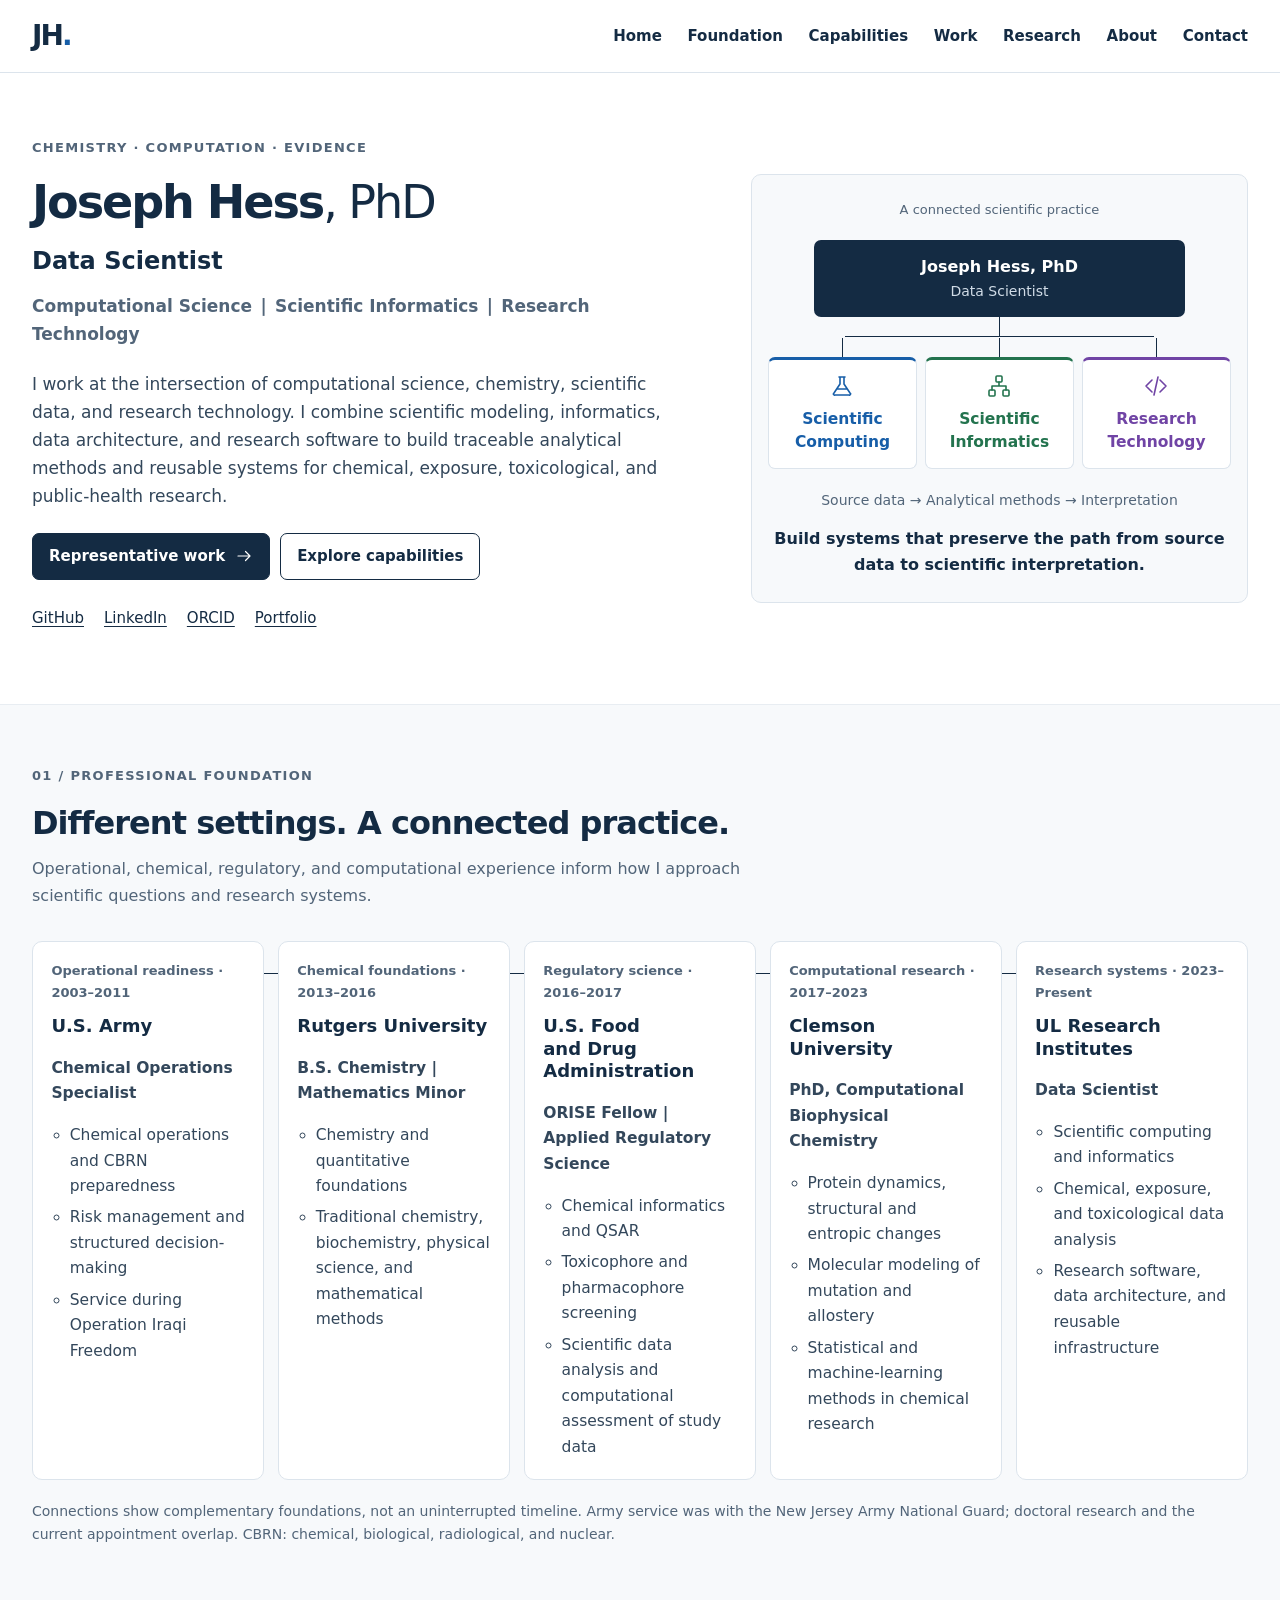
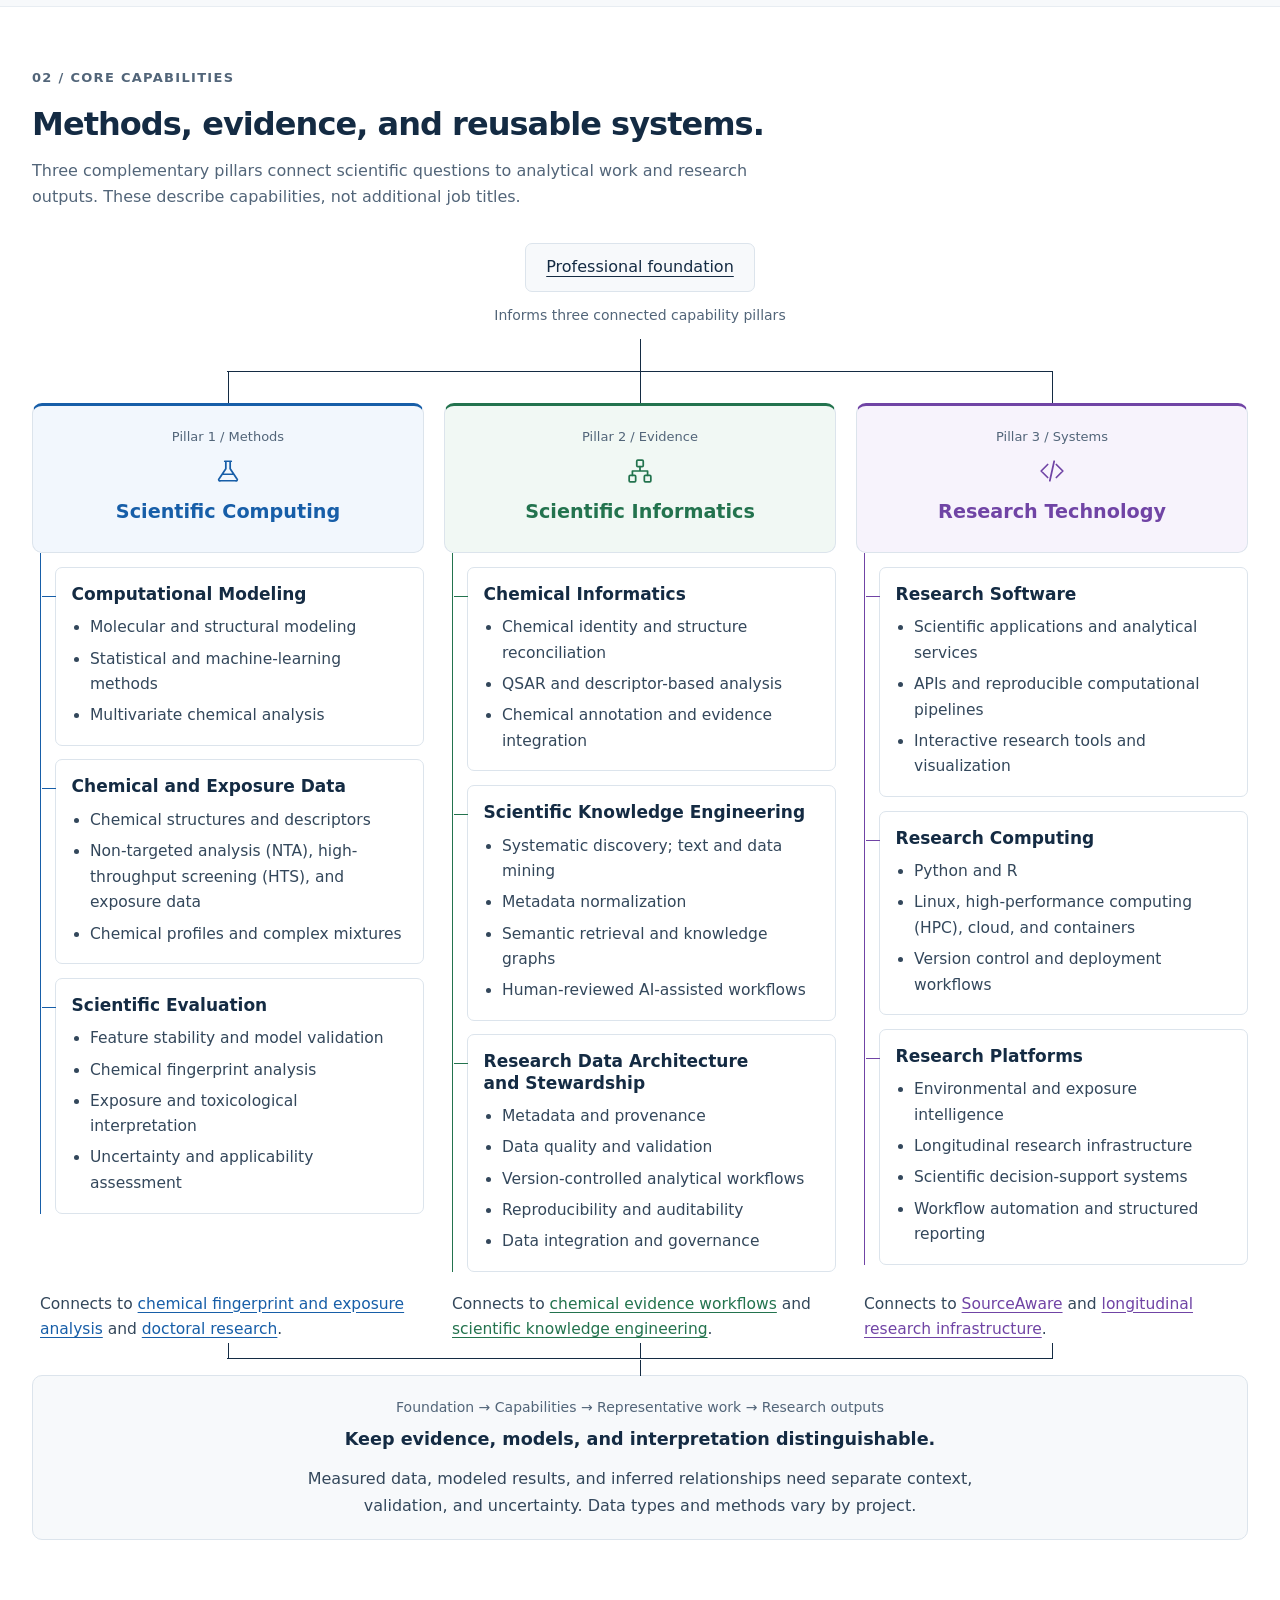
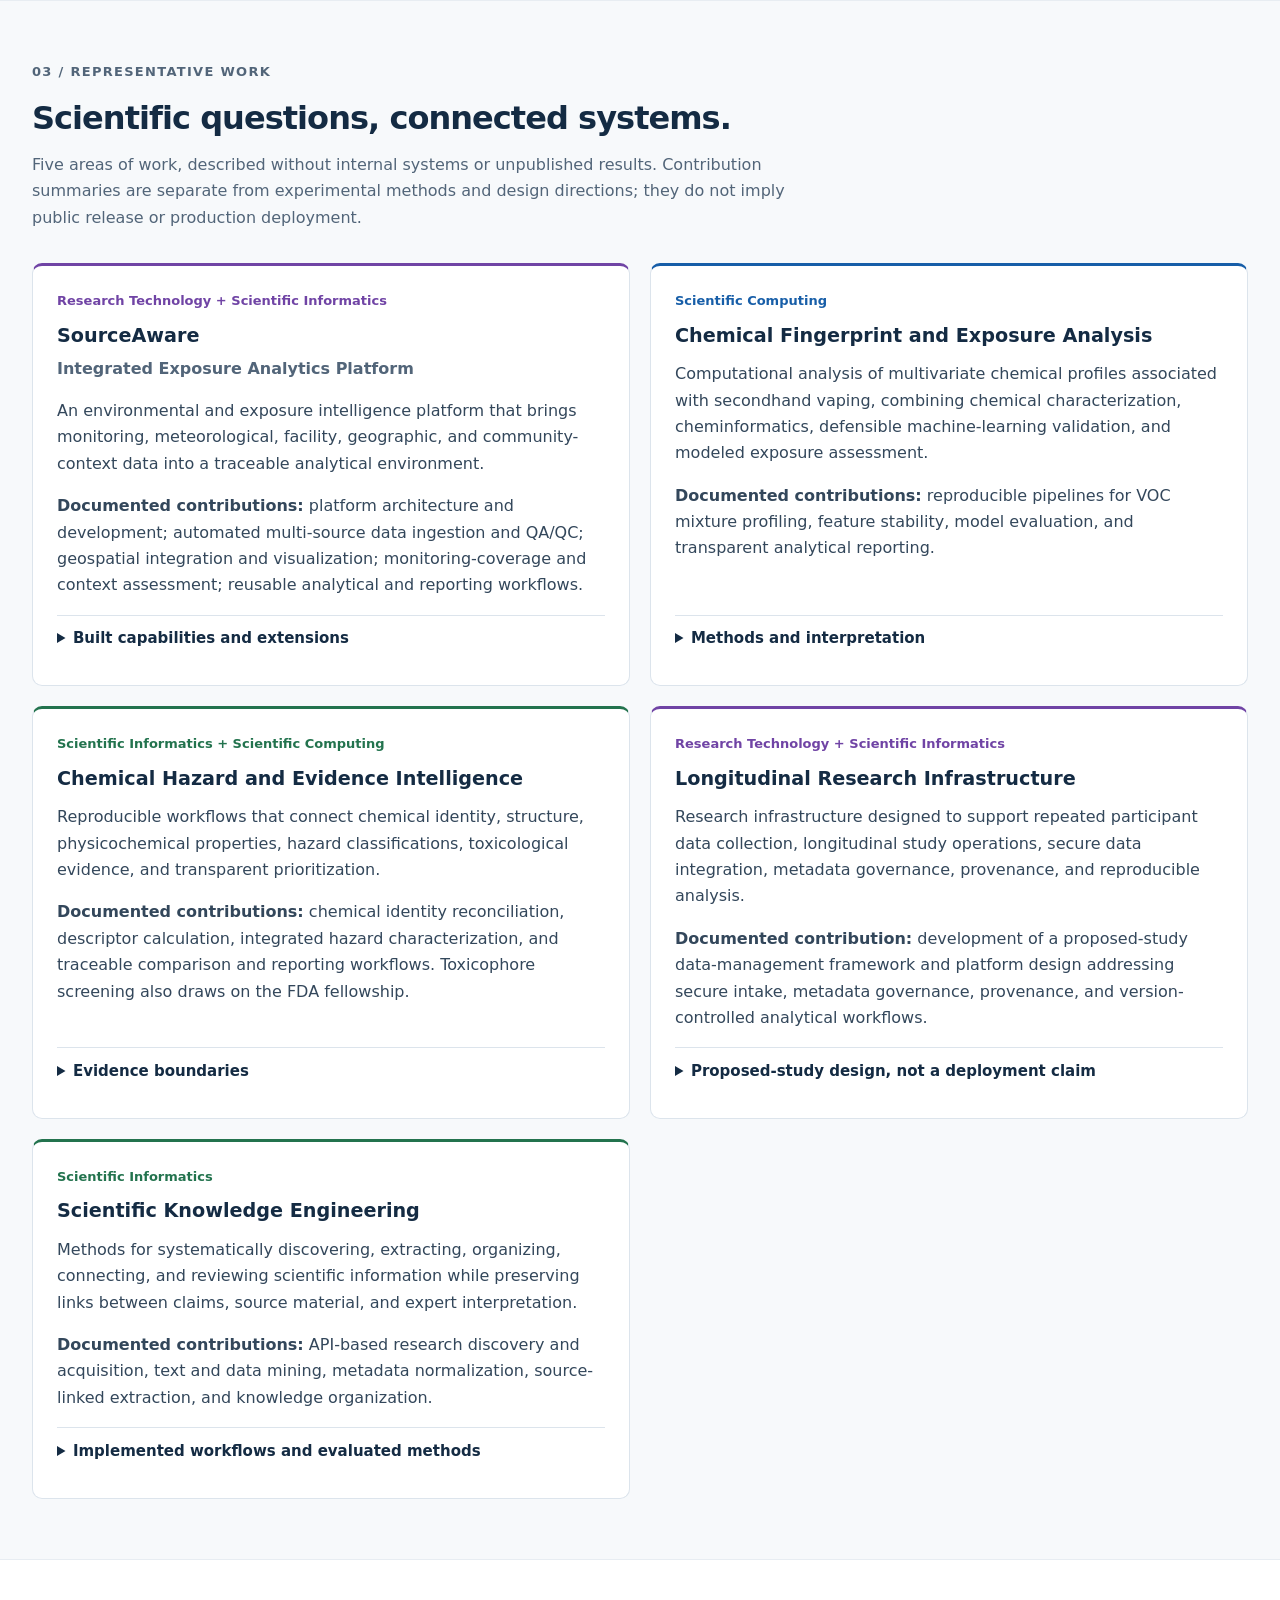
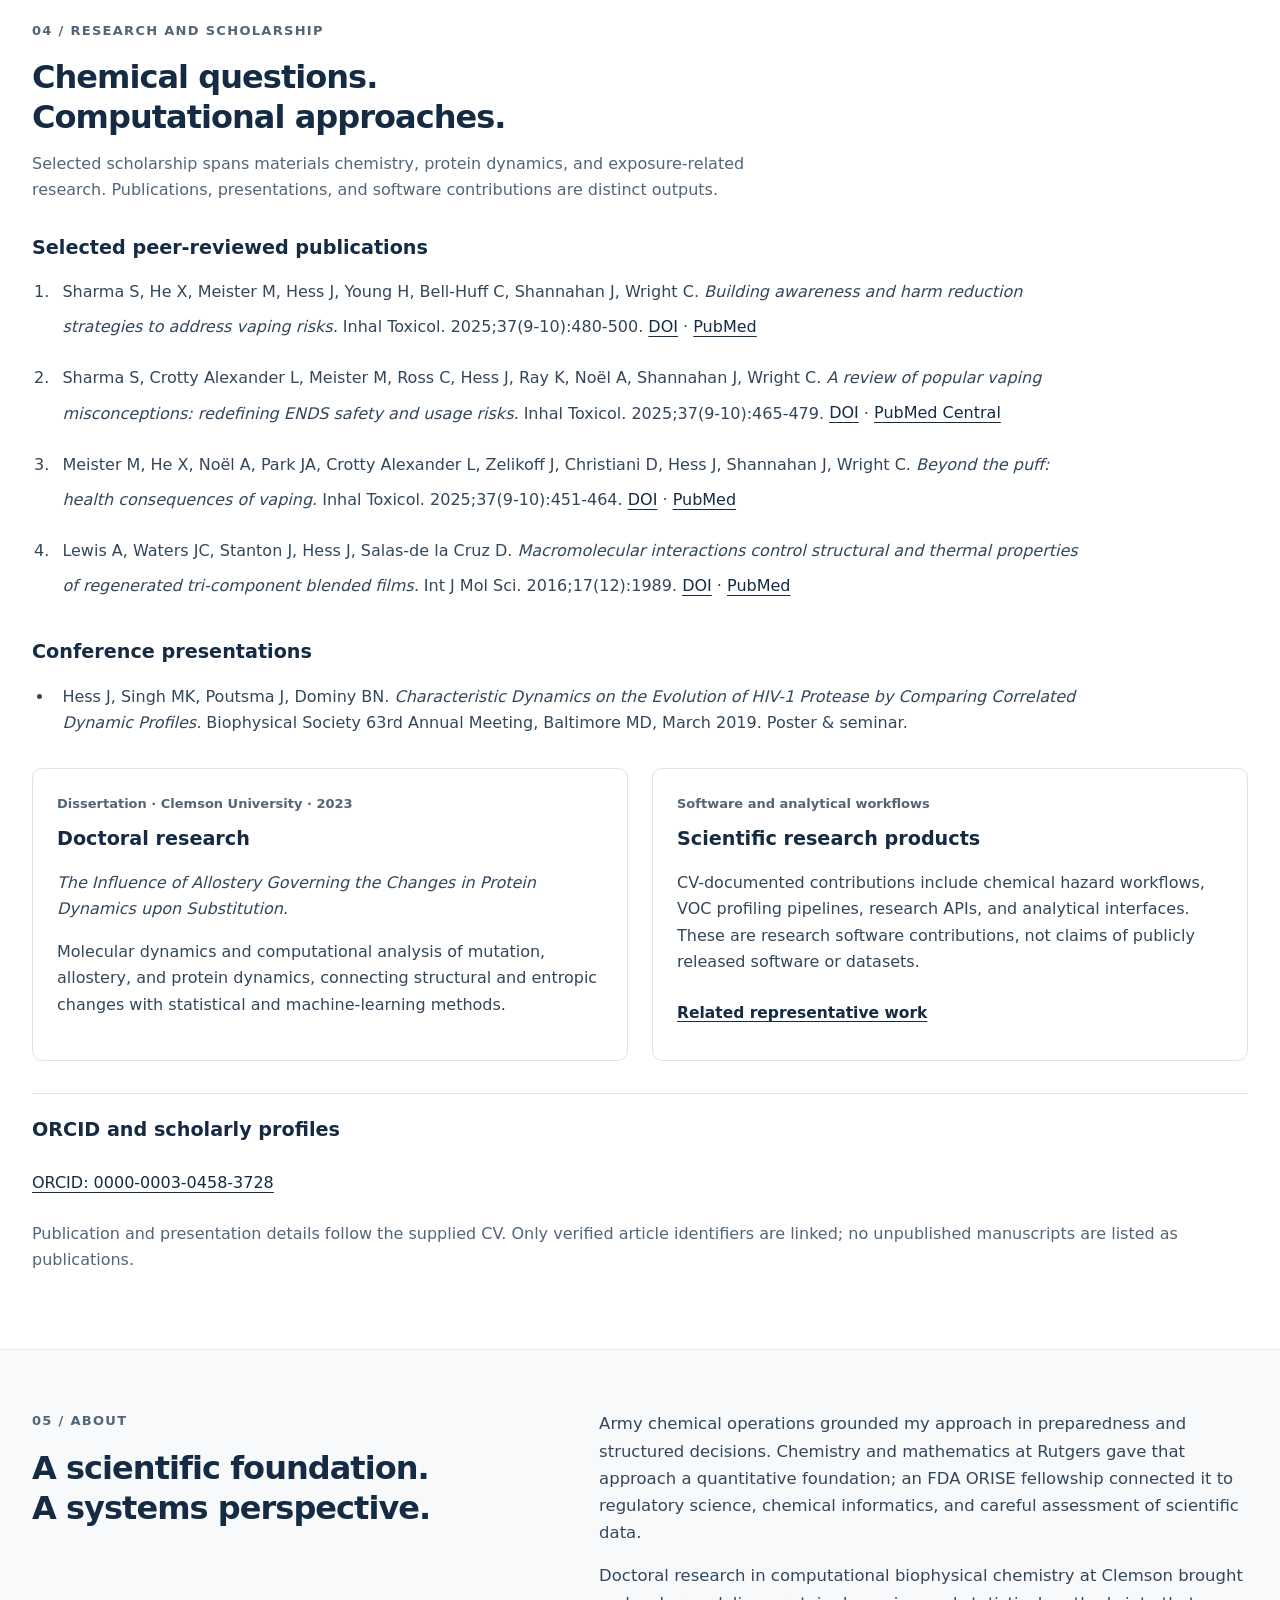
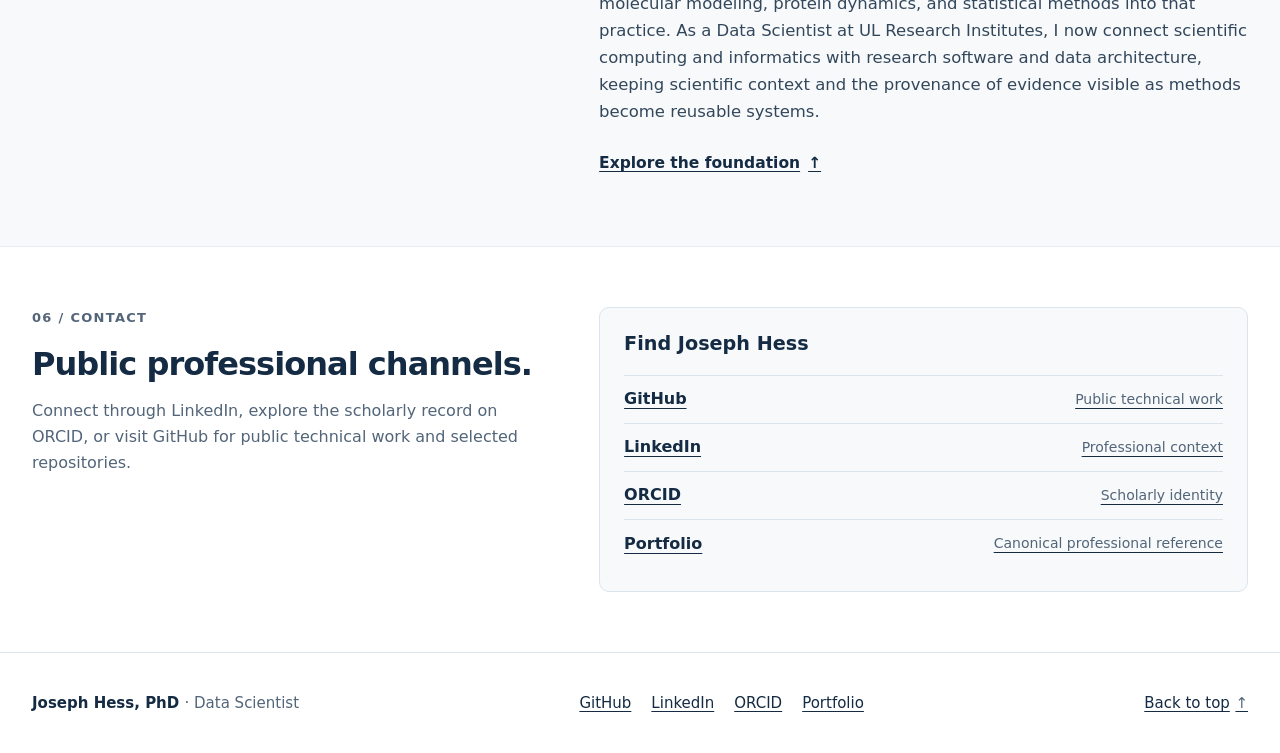
==== commit b7d6adc0: "Incorporate certified biosketch and career summary Co-authored-by: Copilot <223556219+Copilot@users." ====
--- a/index.html
+++ b/index.html
@@ -102,10 +102,10 @@
         <div class="section-heading"><p class="eyebrow">01 / Professional foundation</p><h2 id="foundation-title">Different settings. A connected practice.</h2><p>Operational, chemical, regulatory, and computational experience inform how I approach scientific questions and research systems.</p></div>
         <ul class="foundation-track">
           <li class="foundation-card"><p class="institution">Operational readiness · 2003–2011</p><h3>U.S. Army</h3><p>Chemical Operations Specialist</p><ul><li>Chemical operations and CBRN preparedness</li><li>Risk management and structured decision-making</li><li>Service during Operation Iraqi Freedom</li></ul></li>
-          <li class="foundation-card"><p class="institution">Chemical foundations · 2012–2015</p><h3>Rutgers University</h3><p>B.S. Chemistry | Mathematics Minor</p><ul><li>Chemistry and quantitative foundations</li><li>Traditional chemistry, biochemistry, physical science, and mathematical methods</li></ul></li>
+          <li class="foundation-card"><p class="institution">Chemical foundations · 2013–2016</p><h3>Rutgers University</h3><p>B.S. Chemistry | Mathematics Minor</p><ul><li>Chemistry and quantitative foundations</li><li>Traditional chemistry, biochemistry, physical science, and mathematical methods</li></ul></li>
           <li class="foundation-card"><p class="institution">Regulatory science · 2016–2017</p><h3>U.S. Food and Drug Administration</h3><p>ORISE Fellow | Applied Regulatory Science</p><ul><li>Chemical informatics and QSAR</li><li>Toxicophore and pharmacophore screening</li><li>Scientific data analysis and computational assessment of study data</li></ul></li>
           <li class="foundation-card"><p class="institution">Computational research · 2017–2023</p><h3>Clemson University</h3><p>PhD, Computational Biophysical Chemistry</p><ul><li>Protein dynamics, structural and entropic changes</li><li>Molecular modeling of mutation and allostery</li><li>Statistical and machine-learning methods in chemical research</li></ul></li>
-          <li class="foundation-card"><p class="institution">Research systems · 2022–Present</p><h3>UL Research Institutes</h3><p>Data Scientist</p><ul><li>Scientific computing and informatics</li><li>Chemical, exposure, and toxicological data analysis</li><li>Research software, data architecture, and reusable infrastructure</li></ul></li>
+          <li class="foundation-card"><p class="institution">Research systems · 2023–Present</p><h3>UL Research Institutes</h3><p>Data Scientist</p><ul><li>Scientific computing and informatics</li><li>Chemical, exposure, and toxicological data analysis</li><li>Research software, data architecture, and reusable infrastructure</li></ul></li>
         </ul>
         <p class="section-note">Connections show complementary foundations, not an uninterrupted timeline. Army service was with the New Jersey Army National Guard; doctoral research and the current appointment overlap. CBRN: chemical, biological, radiological, and nuclear.</p>
       </div>
@@ -153,32 +153,32 @@
           <article class="work-card engineering" id="work-sourceaware">
             <p class="card-category">Research Technology + Scientific Informatics</p><h3>SourceAware</h3><p class="work-subtitle">Integrated Exposure Analytics Platform</p>
             <p>An environmental and exposure intelligence platform that brings monitoring, meteorological, facility, geographic, and community-context data into a traceable analytical environment.</p>
-            <p><strong>Documented contributions:</strong> architecture and development, multi-source data integration, analytical pipelines, and visualization.</p>
-            <details><summary>Scope and delivery status</summary><p>The CV documents platform design and implemented data pipelines and dashboards, not production deployment. Automated ingestion and QA/QC, geospatial integration, coverage and monitoring-context assessment, and reproducible reporting describe the intended scope; their individual delivery status is not verified here. Experimental, planned, and proposed extensions are not presented as built capabilities.</p></details>
+            <p><strong>Documented contributions:</strong> platform architecture and development; automated multi-source data ingestion and QA/QC; geospatial integration and visualization; monitoring-coverage and context assessment; reusable analytical and reporting workflows.</p>
+            <details><summary>Built capabilities and extensions</summary><p><strong>Built:</strong> multi-source exposure pipelines, data-quality checks, spatial views, monitoring and community context, analytical outputs, and dashboards. <strong>Experimental/evaluated:</strong> AI-assisted retrieval and reporting methods; generated narratives are intended to summarize validated platform outputs, not provide independent evidence or conclusions. <strong>Planned:</strong> active-event and sensor-network inputs and additional exposure modules are future capacity, not completed features. No confidential deployment details or unpublished results are included.</p></details>
           </article>
           <article class="work-card science" id="work-voc">
             <p class="card-category">Scientific Computing</p><h3>Chemical Fingerprint and Exposure Analysis</h3>
             <p>Computational analysis of multivariate chemical profiles associated with secondhand vaping, combining chemical characterization, cheminformatics, defensible machine-learning validation, and modeled exposure assessment.</p>
-            <p><strong>Documented contributions:</strong> reproducible VOC mixture-profiling pipelines evaluating feature stability and model performance.</p>
-            <details><summary>Methods and interpretation</summary><p>Volatile organic compound (VOC) profiles are chemical evidence; modeled exposure estimates are not direct measurements. Nested validation and permutation testing are evaluation methods for this area; their completed use is not verified here. This work concerns chemistry and exposure science, not clinical prediction or diagnosis.</p></details>
+            <p><strong>Documented contributions:</strong> reproducible pipelines for VOC mixture profiling, feature stability, model evaluation, and transparent analytical reporting.</p>
+            <details><summary>Methods and interpretation</summary><p>The biosketch documents nested cross-validation, permutation testing, and comparisons with null and feature benchmarks within exposure-science modeling workflows. VOC profiles are chemical evidence; modeled exposure estimates are not direct measurements. This work concerns chemical characterization and exposure science, not clinical prediction or diagnosis. No manuscript in progress or unpublished finding is presented as a research output.</p></details>
           </article>
           <article class="work-card infrastructure" id="work-hazard">
             <p class="card-category">Scientific Informatics + Scientific Computing</p><h3>Chemical Hazard and Evidence Intelligence</h3>
             <p>Reproducible workflows that connect chemical identity, structure, physicochemical properties, hazard classifications, toxicological evidence, and transparent prioritization.</p>
-            <p><strong>Documented contributions:</strong> chemical identifier reconciliation, descriptor calculation, integrated hazard characterization, and automated analytical reporting. Toxicophore screening also draws on the FDA fellowship.</p>
-            <details><summary>Evidence boundaries</summary><p>Evidence provenance, uncertainty, and missing-data visibility are central to interpreting these workflows. A calculated descriptor or toxicophore match is not itself a measured toxicological outcome. No compound lists, rankings, or internal reports are published here.</p></details>
+            <p><strong>Documented contributions:</strong> chemical identity reconciliation, descriptor calculation, integrated hazard characterization, and traceable comparison and reporting workflows. Toxicophore screening also draws on the FDA fellowship.</p>
+            <details><summary>Evidence boundaries</summary><p>Documented workflow outputs include comparative analyses, tables, logs, visualizations, and reports that retain source detail. Evidence provenance, uncertainty, and missing-data visibility matter: a calculated descriptor, predicted property, or toxicophore match is not a measured toxicological outcome. No compound lists, unpublished rankings, or internal reports are published here.</p></details>
           </article>
           <article class="work-card engineering" id="work-longitudinal">
             <p class="card-category">Research Technology + Scientific Informatics</p><h3>Longitudinal Research Infrastructure</h3>
             <p>Research infrastructure designed to support repeated participant data collection, longitudinal study operations, secure data integration, metadata governance, provenance, and reproducible analysis.</p>
-            <p><strong>Design scope:</strong> participant-facing systems, repeated data collection, access control, and integration of environmental, behavioral, biological, and clinical data.</p>
-            <details><summary>Design, not a deployment claim</summary><p>The supplied graph identifies a longitudinal research effort and governance needs. It does not establish implementation or deployment status. The broader integration scope is a design direction, not a claim that these data streams are collected or connected in production. No participant information or internal protocols are included.</p></details>
+            <p><strong>Documented contribution:</strong> development of a proposed-study data-management framework and platform design addressing secure intake, metadata governance, provenance, and version-controlled analytical workflows.</p>
+            <details><summary>Proposed-study design, not a deployment claim</summary><p><strong>Proposed research directions:</strong> repeated participant collection and integration of behavioral, environmental, biological, and clinical streams are study-design requirements—not claims that a production platform or participant data collection is deployed. No participant information, internal protocols, or security details are included.</p></details>
           </article>
           <article class="work-card infrastructure" id="work-knowledge">
             <p class="card-category">Scientific Informatics</p><h3>Scientific Knowledge Engineering</h3>
             <p>Methods for systematically discovering, extracting, organizing, connecting, and reviewing scientific information while preserving links between claims, source material, and expert interpretation.</p>
-            <p><strong>Method scope:</strong> API-based acquisition, text and data mining, metadata normalization, semantic retrieval, knowledge graphs, and evidence synthesis.</p>
-            <details><summary>Human review and method maturity</summary><p>Retrieval-augmented generation (RAG), research recommendation and tracking, and AI-assisted extraction are methodological directions, not verified deployed products. Retrieved sources require expert review; generated text and inferred relationships are not independent scientific evidence.</p></details>
+            <p><strong>Documented contributions:</strong> API-based research discovery and acquisition, text and data mining, metadata normalization, source-linked extraction, and knowledge organization.</p>
+            <details><summary>Implemented workflows and evaluated methods</summary><p>Documented workflows include de-duplication, feature reconciliation, source-linked research tracking, recommendation, and structured progress updates. Retrieval-augmented generation (RAG) and task-specific language-model approaches were evaluated for extraction, summarization, and trend identification. Human review is essential; generated text and inferred relationships are not independent scientific evidence. No internal research-tracking resources or unpublished conclusions are linked here.</p></details>
           </article>
         </div>
       </div>
@@ -189,9 +189,9 @@
       <section class="publications-section" id="publications" aria-labelledby="publications-title">
         <h3 id="publications-title">Selected peer-reviewed publications</h3>
         <ol class="citation-list">
-          <li>Sharma S, He X, Meister M, Hess J, Young H, Bell-Huff C, Shannahan J, Wright C. <cite>Building awareness and harm reduction strategies to address vaping risks.</cite> Inhal Toxicol. 2025;37(9-10):480-500. <a href="https://doi.org/10.1080/08958378.2025.2591032" aria-label="DOI for Building awareness and harm reduction strategies to address vaping risks">DOI</a></li>
-          <li>Sharma S, Crotty Alexander L, Meister M, Ross C, Hess J, Ray K, Noël A, Shannahan J, Wright C. <cite>A review of popular vaping misconceptions: redefining ENDS safety and usage risks.</cite> Inhal Toxicol. 2025;37(9-10):465-479. <a href="https://doi.org/10.1080/08958378.2025.2571918" aria-label="DOI for A review of popular vaping misconceptions: redefining ENDS safety and usage risks">DOI</a></li>
-          <li>Meister M, He X, Noël A, Park JA, Crotty Alexander L, Zelikoff J, Christiani D, Hess J, Shannahan J, Wright C. <cite>Beyond the puff: health consequences of vaping.</cite> Inhal Toxicol. 2025;37(9-10):451-464. <a href="https://doi.org/10.1080/08958378.2025.2500646" aria-label="DOI for Beyond the puff: health consequences of vaping">DOI</a></li>
+          <li>Sharma S, He X, Meister M, Hess J, Young H, Bell-Huff C, Shannahan J, Wright C. <cite>Building awareness and harm reduction strategies to address vaping risks.</cite> Inhal Toxicol. 2025;37(9-10):480-500. <a href="https://doi.org/10.1080/08958378.2025.2591032" aria-label="DOI for Building awareness and harm reduction strategies to address vaping risks">DOI</a> · <a href="https://pubmed.ncbi.nlm.nih.gov/41416668/" aria-label="PubMed record for Building awareness and harm reduction strategies to address vaping risks">PubMed</a></li>
+          <li>Sharma S, Crotty Alexander L, Meister M, Ross C, Hess J, Ray K, Noël A, Shannahan J, Wright C. <cite>A review of popular vaping misconceptions: redefining ENDS safety and usage risks.</cite> Inhal Toxicol. 2025;37(9-10):465-479. <a href="https://doi.org/10.1080/08958378.2025.2571918" aria-label="DOI for A review of popular vaping misconceptions: redefining ENDS safety and usage risks">DOI</a> · <a href="https://pmc.ncbi.nlm.nih.gov/articles/PMC12857793/" aria-label="PubMed Central record for A review of popular vaping misconceptions: redefining ENDS safety and usage risks">PubMed Central</a></li>
+          <li>Meister M, He X, Noël A, Park JA, Crotty Alexander L, Zelikoff J, Christiani D, Hess J, Shannahan J, Wright C. <cite>Beyond the puff: health consequences of vaping.</cite> Inhal Toxicol. 2025;37(9-10):451-464. <a href="https://doi.org/10.1080/08958378.2025.2500646" aria-label="DOI for Beyond the puff: health consequences of vaping">DOI</a> · <a href="https://pubmed.ncbi.nlm.nih.gov/40367291/" aria-label="PubMed record for Beyond the puff: health consequences of vaping">PubMed</a></li>
           <li>Lewis A, Waters JC, Stanton J, Hess J, Salas-de la Cruz D. <cite>Macromolecular interactions control structural and thermal properties of regenerated tri-component blended films.</cite> Int J Mol Sci. 2016;17(12):1989. <a href="https://doi.org/10.3390/ijms17121989" aria-label="DOI for Macromolecular interactions control structural and thermal properties of regenerated tri-component blended films">DOI</a> · <a href="https://pubmed.ncbi.nlm.nih.gov/27916801/" aria-label="PubMed record for Macromolecular interactions control structural and thermal properties of regenerated tri-component blended films">PubMed</a></li>
         </ol>
         <h3>Conference presentations</h3>
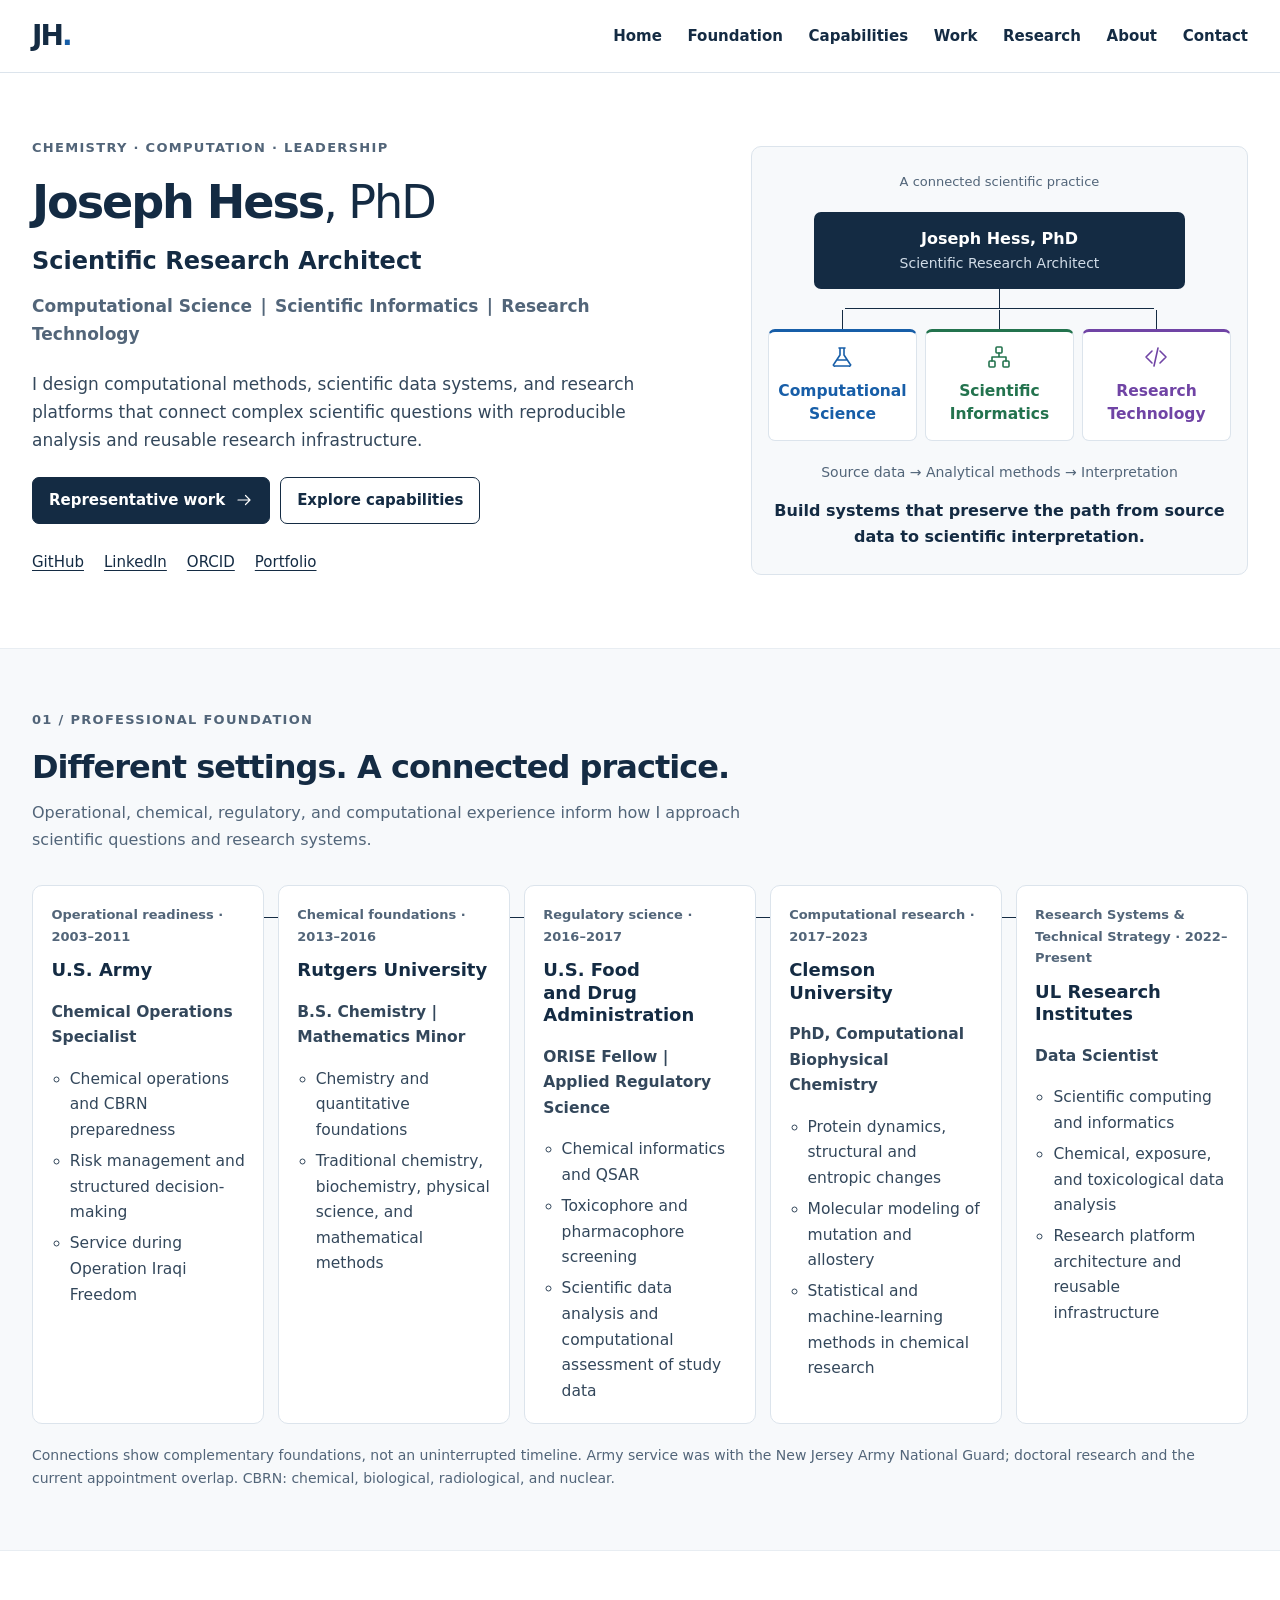
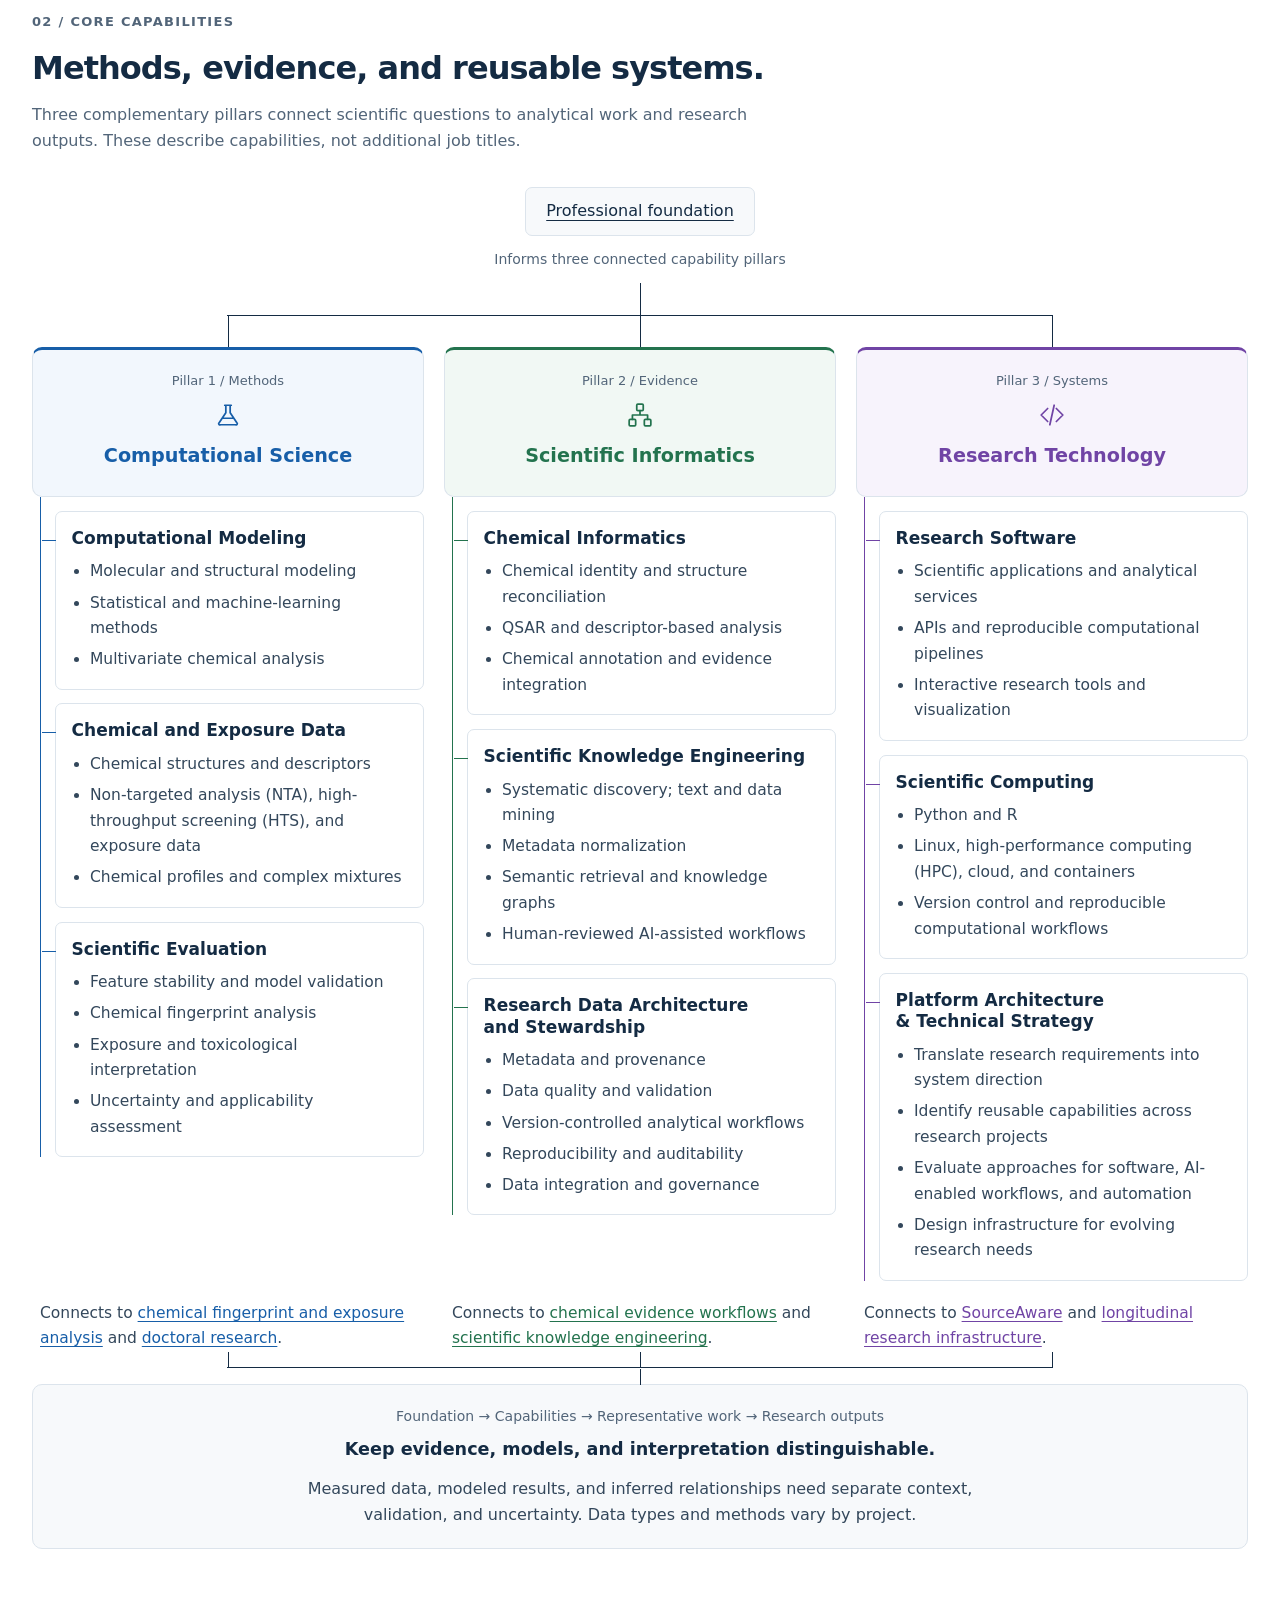
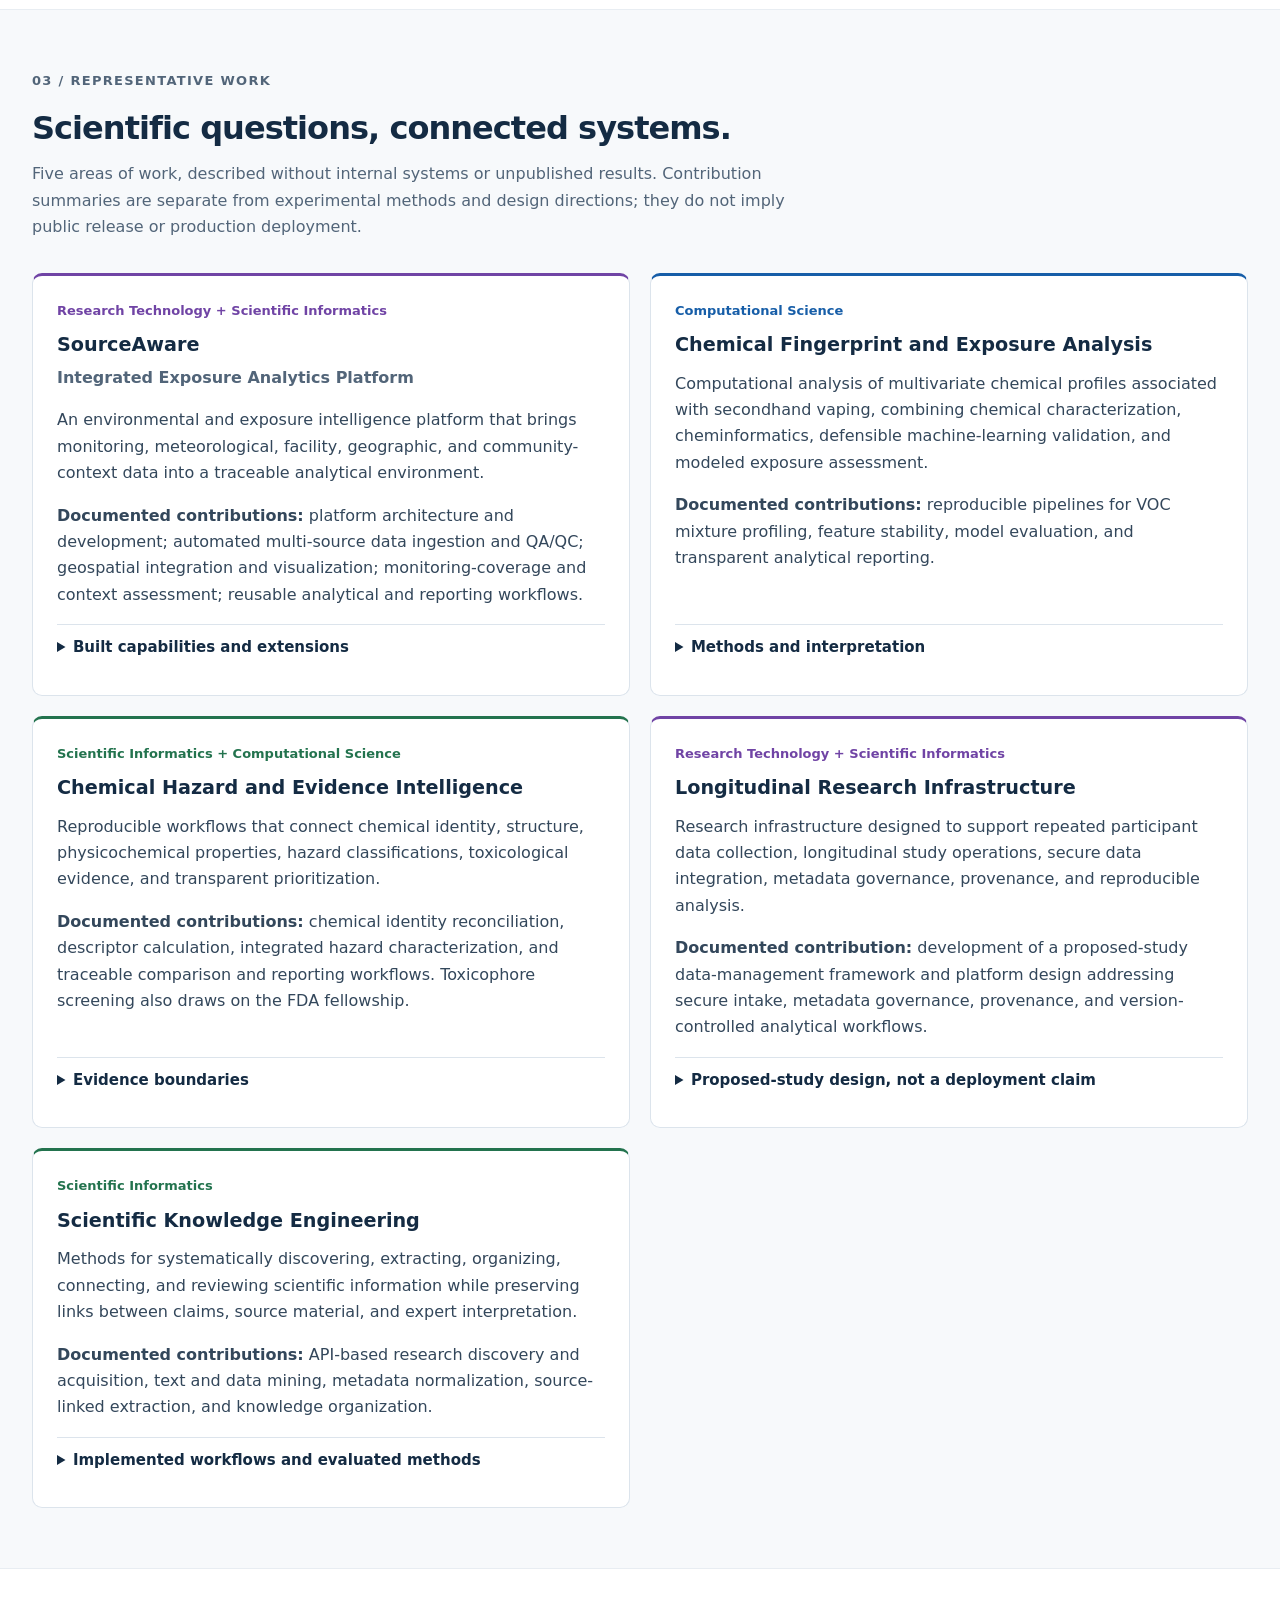
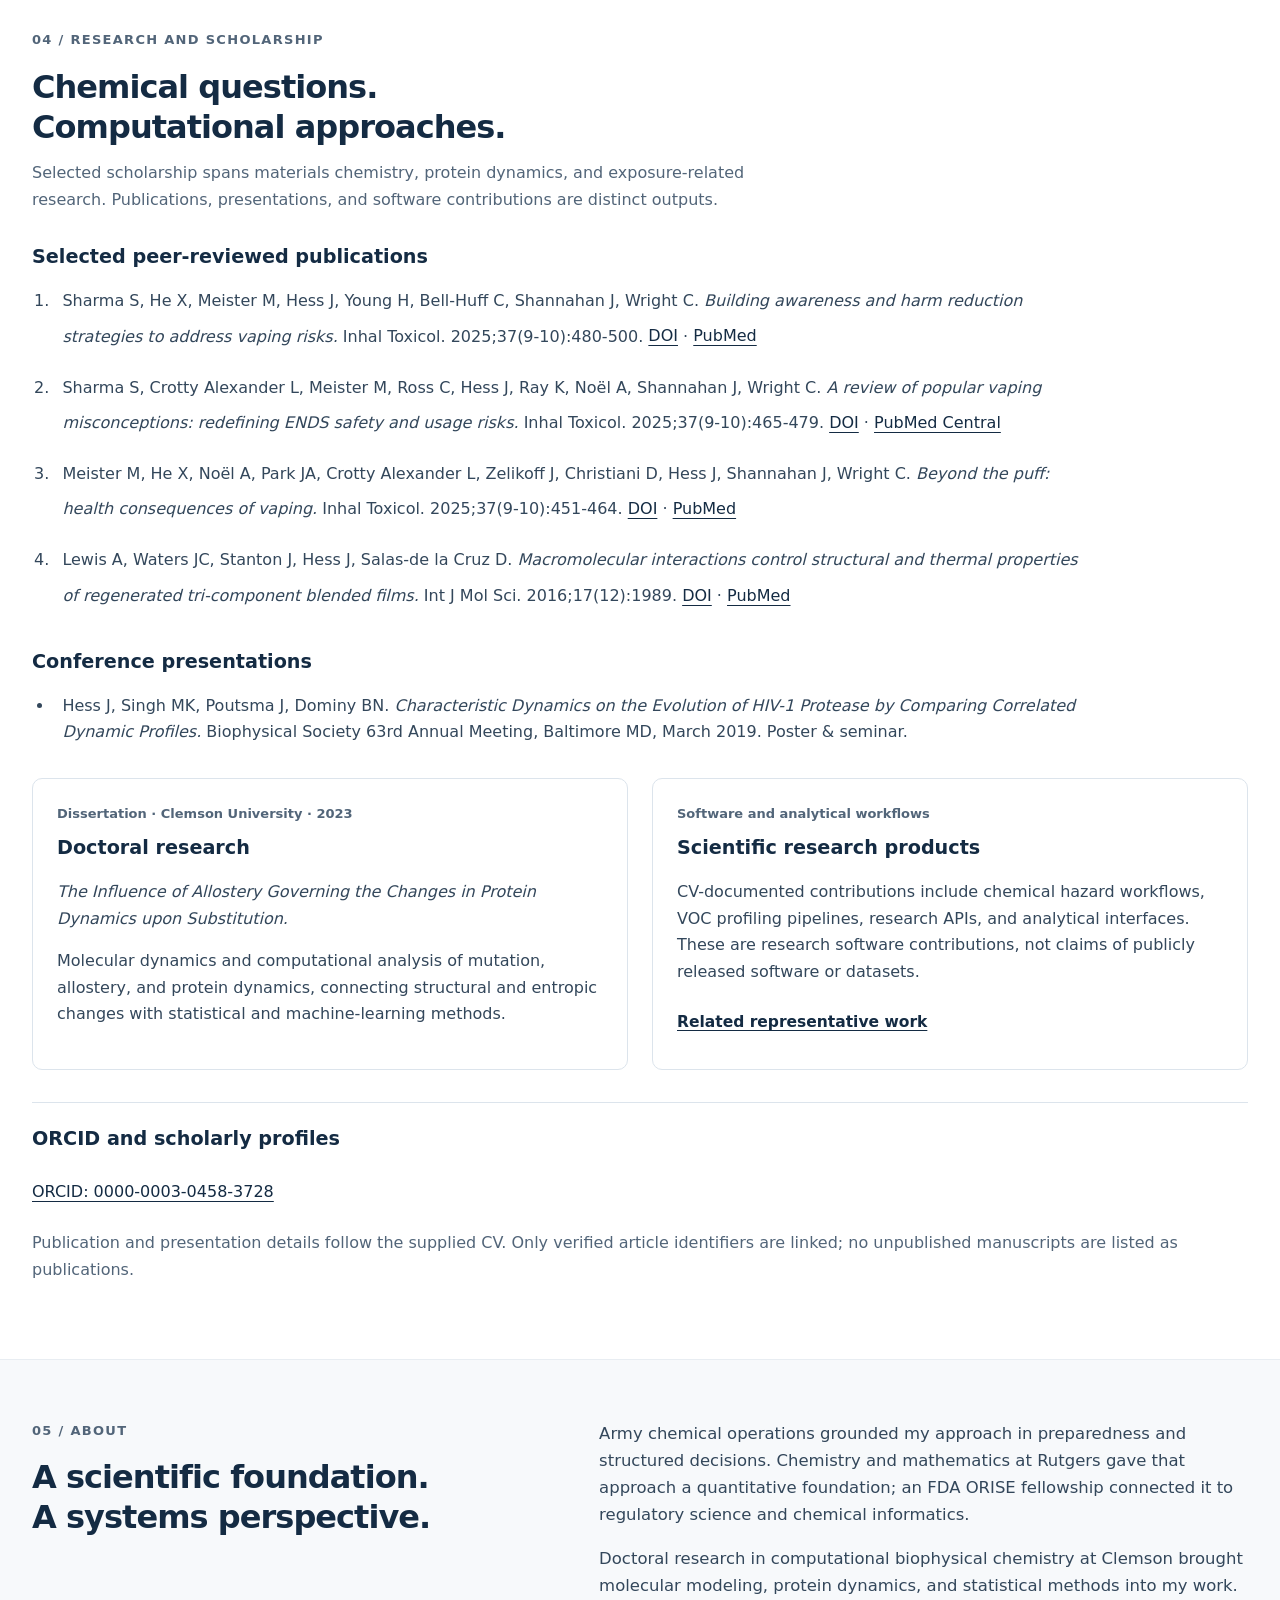
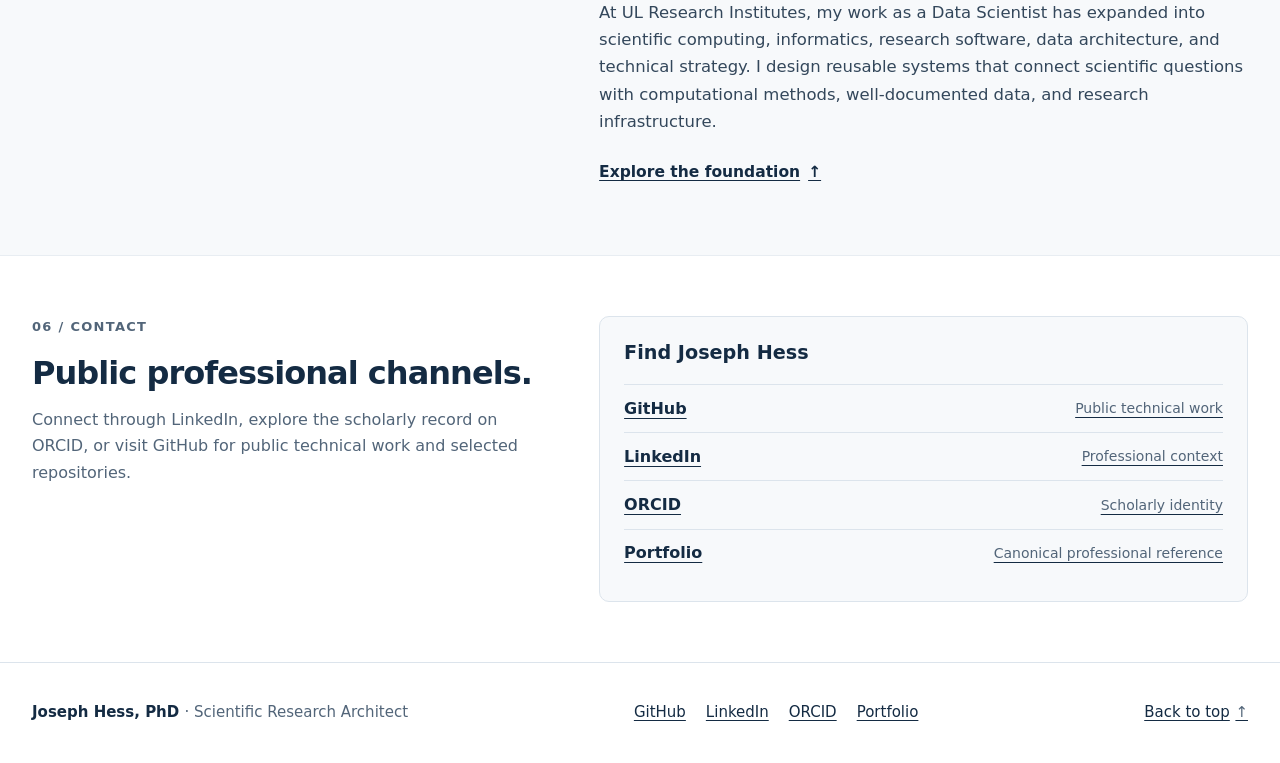
==== commit 80ed0c56: "Update portfolio positioning Co-authored-by: hess80 <162132971+hess80@users.noreply.github.com>" ====
--- a/index.html
+++ b/index.html
@@ -6,11 +6,11 @@
   <meta name="description" content="Professional portfolio of Joseph Hess, PhD, covering computational science, scientific informatics, chemical and exposure research, research software, and data architecture.">
   <meta name="theme-color" content="#142b43">
   <meta property="og:type" content="website">
-  <meta property="og:title" content="Joseph Hess, PhD | Data Scientist">
-  <meta property="og:description" content="Computational science, scientific informatics, and research technology: preserving the path from source data to scientific interpretation.">
+  <meta property="og:title" content="Joseph Hess, PhD | Scientific Research Architect">
+  <meta property="og:description" content="Scientific Research Architect working across computational science, scientific informatics, and research technology.">
   <meta property="og:url" content="https://hess80.github.io/">
   <meta property="og:site_name" content="Joseph Hess, PhD">
-  <title>Joseph Hess, PhD | Data Scientist</title>
+  <title>Joseph Hess, PhD | Scientific Research Architect</title>
   <link rel="icon" href="data:image/svg+xml,%3Csvg xmlns='http://www.w3.org/2000/svg' viewBox='0 0 32 32'%3E%3Crect width='32' height='32' rx='6' fill='%23142b43'/%3E%3Cpath d='M9 8v11a4 4 0 0 1-4 4m11-15v16m10-16v16M16 16h10' fill='none' stroke='white' stroke-width='2'/%3E%3C/svg%3E">
   <link rel="canonical" href="https://hess80.github.io/">
   <link rel="stylesheet" href="assets/css/styles.css">
@@ -24,7 +24,7 @@
     "honorificSuffix": "PhD",
     "jobTitle": "Data Scientist",
     "url": "https://hess80.github.io/",
-    "description": "Data Scientist working across computational science, scientific informatics, and research technology.",
+    "description": "Scientific Research Architect working across computational science, scientific informatics, and research technology.",
     "alumniOf": [
       {"@type": "CollegeOrUniversity", "name": "Clemson University"},
       {"@type": "CollegeOrUniversity", "name": "Rutgers University"}
@@ -68,11 +68,11 @@
   <main id="main">
     <section class="hero container" id="home" aria-labelledby="hero-title">
       <div class="hero-copy">
-        <p class="eyebrow">Chemistry · Computation · Evidence</p>
+        <p class="eyebrow">Chemistry · Computation · Leadership</p>
         <h1 id="hero-title">Joseph Hess<span class="credential">, PhD</span></h1>
-        <p class="formal-title">Data Scientist</p>
+        <p class="formal-title">Scientific Research Architect</p>
         <p class="scope">Computational Science <span>|</span> Scientific Informatics <span>|</span> Research Technology</p>
-        <p class="hero-summary">I work at the intersection of computational science, chemistry, scientific data, and research technology. I combine scientific modeling, informatics, data architecture, and research software to build traceable analytical methods and reusable systems for chemical, exposure, toxicological, and public-health research.</p>
+        <p class="hero-summary">I design computational methods, scientific data systems, and research platforms that connect complex scientific questions with reproducible analysis and reusable research infrastructure.</p>
         <div class="actions">
           <a class="button button-primary" href="#work">Representative work <svg class="icon" aria-hidden="true"><use href="#icon-arrow"/></svg></a>
           <a class="button button-secondary" href="#capabilities">Explore capabilities</a>
@@ -86,9 +86,9 @@
       </div>
       <aside class="identity-map" aria-label="Professional knowledge map">
         <p class="map-label">A connected scientific practice</p>
-        <div class="map-root">Joseph Hess, PhD<span>Data Scientist</span></div>
+        <div class="map-root">Joseph Hess, PhD<span>Scientific Research Architect</span></div>
         <div class="map-branches">
-          <a class="map-node science" href="#science-title"><svg class="icon" aria-hidden="true"><use href="#icon-science"/></svg><span>Scientific Computing</span></a>
+          <a class="map-node science" href="#science-title"><svg class="icon" aria-hidden="true"><use href="#icon-science"/></svg><span>Computational Science</span></a>
           <a class="map-node infrastructure" href="#infrastructure-title"><svg class="icon" aria-hidden="true"><use href="#icon-network"/></svg><span>Scientific Informatics</span></a>
           <a class="map-node engineering" href="#engineering-title"><svg class="icon" aria-hidden="true"><use href="#icon-code"/></svg><span>Research Technology</span></a>
         </div>
@@ -105,7 +105,7 @@
           <li class="foundation-card"><p class="institution">Chemical foundations · 2013–2016</p><h3>Rutgers University</h3><p>B.S. Chemistry | Mathematics Minor</p><ul><li>Chemistry and quantitative foundations</li><li>Traditional chemistry, biochemistry, physical science, and mathematical methods</li></ul></li>
           <li class="foundation-card"><p class="institution">Regulatory science · 2016–2017</p><h3>U.S. Food and Drug Administration</h3><p>ORISE Fellow | Applied Regulatory Science</p><ul><li>Chemical informatics and QSAR</li><li>Toxicophore and pharmacophore screening</li><li>Scientific data analysis and computational assessment of study data</li></ul></li>
           <li class="foundation-card"><p class="institution">Computational research · 2017–2023</p><h3>Clemson University</h3><p>PhD, Computational Biophysical Chemistry</p><ul><li>Protein dynamics, structural and entropic changes</li><li>Molecular modeling of mutation and allostery</li><li>Statistical and machine-learning methods in chemical research</li></ul></li>
-          <li class="foundation-card"><p class="institution">Research systems · 2023–Present</p><h3>UL Research Institutes</h3><p>Data Scientist</p><ul><li>Scientific computing and informatics</li><li>Chemical, exposure, and toxicological data analysis</li><li>Research software, data architecture, and reusable infrastructure</li></ul></li>
+          <li class="foundation-card"><p class="institution">Research Systems &amp; Technical Strategy · 2022–Present</p><h3>UL Research Institutes</h3><p>Data Scientist</p><ul><li>Scientific computing and informatics</li><li>Chemical, exposure, and toxicological data analysis</li><li>Research platform architecture and reusable infrastructure</li></ul></li>
         </ul>
         <p class="section-note">Connections show complementary foundations, not an uninterrupted timeline. Army service was with the New Jersey Army National Guard; doctoral research and the current appointment overlap. CBRN: chemical, biological, radiological, and nuclear.</p>
       </div>
@@ -116,7 +116,7 @@
       <div class="graph-origin"><a href="#foundation">Professional foundation</a><span>Informs three connected capability pillars</span></div>
       <div class="capability-grid">
         <article class="capability-column science" aria-labelledby="science-title">
-          <header class="domain-heading"><p class="pillar-label">Pillar 1 / Methods</p><svg class="icon" aria-hidden="true"><use href="#icon-science"/></svg><h3 id="science-title">Scientific Computing</h3></header>
+          <header class="domain-heading"><p class="pillar-label">Pillar 1 / Methods</p><svg class="icon" aria-hidden="true"><use href="#icon-science"/></svg><h3 id="science-title">Computational Science</h3></header>
           <div class="capability-nodes">
             <section class="node"><h4>Computational Modeling</h4><ul><li>Molecular and structural modeling</li><li>Statistical and machine-learning methods</li><li>Multivariate chemical analysis</li></ul></section>
             <section class="node"><h4>Chemical and Exposure Data</h4><ul><li>Chemical structures and descriptors</li><li>Non-targeted analysis (NTA), high-throughput screening (HTS), and exposure data</li><li>Chemical profiles and complex mixtures</li></ul></section>
@@ -137,8 +137,8 @@
           <header class="domain-heading"><p class="pillar-label">Pillar 3 / Systems</p><svg class="icon" aria-hidden="true"><use href="#icon-code"/></svg><h3 id="engineering-title">Research Technology</h3></header>
           <div class="capability-nodes">
             <section class="node"><h4>Research Software</h4><ul><li>Scientific applications and analytical services</li><li>APIs and reproducible computational pipelines</li><li>Interactive research tools and visualization</li></ul></section>
-            <section class="node"><h4>Research Computing</h4><ul><li>Python and R</li><li>Linux, high-performance computing (HPC), cloud, and containers</li><li>Version control and deployment workflows</li></ul></section>
-            <section class="node"><h4>Research Platforms</h4><ul><li>Environmental and exposure intelligence</li><li>Longitudinal research infrastructure</li><li>Scientific decision-support systems</li><li>Workflow automation and structured reporting</li></ul></section>
+            <section class="node"><h4>Scientific Computing</h4><ul><li>Python and R</li><li>Linux, high-performance computing (HPC), cloud, and containers</li><li>Version control and reproducible computational workflows</li></ul></section>
+            <section class="node"><h4>Platform Architecture &amp; Technical Strategy</h4><ul><li>Translate research requirements into system direction</li><li>Identify reusable capabilities across research projects</li><li>Evaluate approaches for software, AI-enabled workflows, and automation</li><li>Design infrastructure for evolving research needs</li></ul></section>
           </div>
           <p class="domain-path">Connects to <a href="#work-sourceaware">SourceAware</a> and <a href="#work-longitudinal">longitudinal research infrastructure</a>.</p>
         </article>
@@ -157,13 +157,13 @@
             <details><summary>Built capabilities and extensions</summary><p><strong>Built:</strong> multi-source exposure pipelines, data-quality checks, spatial views, monitoring and community context, analytical outputs, and dashboards. <strong>Experimental/evaluated:</strong> AI-assisted retrieval and reporting methods; generated narratives are intended to summarize validated platform outputs, not provide independent evidence or conclusions. <strong>Planned:</strong> active-event and sensor-network inputs and additional exposure modules are future capacity, not completed features. No confidential deployment details or unpublished results are included.</p></details>
           </article>
           <article class="work-card science" id="work-voc">
-            <p class="card-category">Scientific Computing</p><h3>Chemical Fingerprint and Exposure Analysis</h3>
+            <p class="card-category">Computational Science</p><h3>Chemical Fingerprint and Exposure Analysis</h3>
             <p>Computational analysis of multivariate chemical profiles associated with secondhand vaping, combining chemical characterization, cheminformatics, defensible machine-learning validation, and modeled exposure assessment.</p>
             <p><strong>Documented contributions:</strong> reproducible pipelines for VOC mixture profiling, feature stability, model evaluation, and transparent analytical reporting.</p>
             <details><summary>Methods and interpretation</summary><p>The biosketch documents nested cross-validation, permutation testing, and comparisons with null and feature benchmarks within exposure-science modeling workflows. VOC profiles are chemical evidence; modeled exposure estimates are not direct measurements. This work concerns chemical characterization and exposure science, not clinical prediction or diagnosis. No manuscript in progress or unpublished finding is presented as a research output.</p></details>
           </article>
           <article class="work-card infrastructure" id="work-hazard">
-            <p class="card-category">Scientific Informatics + Scientific Computing</p><h3>Chemical Hazard and Evidence Intelligence</h3>
+            <p class="card-category">Scientific Informatics + Computational Science</p><h3>Chemical Hazard and Evidence Intelligence</h3>
             <p>Reproducible workflows that connect chemical identity, structure, physicochemical properties, hazard classifications, toxicological evidence, and transparent prioritization.</p>
             <p><strong>Documented contributions:</strong> chemical identity reconciliation, descriptor calculation, integrated hazard characterization, and traceable comparison and reporting workflows. Toxicophore screening also draws on the FDA fellowship.</p>
             <details><summary>Evidence boundaries</summary><p>Documented workflow outputs include comparative analyses, tables, logs, visualizations, and reports that retain source detail. Evidence provenance, uncertainty, and missing-data visibility matter: a calculated descriptor, predicted property, or toxicophore match is not a measured toxicological outcome. No compound lists, unpublished rankings, or internal reports are published here.</p></details>
@@ -209,7 +209,7 @@
     <section class="section section-tinted" id="about" aria-labelledby="about-title">
       <div class="container about-layout">
         <div class="section-heading"><p class="eyebrow">05 / About</p><h2 id="about-title">A scientific foundation.<br>A systems perspective.</h2></div>
-        <div class="about-copy"><p>Army chemical operations grounded my approach in preparedness and structured decisions. Chemistry and mathematics at Rutgers gave that approach a quantitative foundation; an FDA ORISE fellowship connected it to regulatory science, chemical informatics, and careful assessment of scientific data.</p><p>Doctoral research in computational biophysical chemistry at Clemson brought molecular modeling, protein dynamics, and statistical methods into that practice. As a Data Scientist at UL Research Institutes, I now connect scientific computing and informatics with research software and data architecture, keeping scientific context and the provenance of evidence visible as methods become reusable systems.</p><a class="text-link" href="#foundation">Explore the foundation <span aria-hidden="true">↑</span></a></div>
+        <div class="about-copy"><p>Army chemical operations grounded my approach in preparedness and structured decisions. Chemistry and mathematics at Rutgers gave that approach a quantitative foundation; an FDA ORISE fellowship connected it to regulatory science and chemical informatics.</p><p>Doctoral research in computational biophysical chemistry at Clemson brought molecular modeling, protein dynamics, and statistical methods into my work. At UL Research Institutes, my work as a Data Scientist has expanded into scientific computing, informatics, research software, data architecture, and technical strategy. I design reusable systems that connect scientific questions with computational methods, well-documented data, and research infrastructure.</p><a class="text-link" href="#foundation">Explore the foundation <span aria-hidden="true">↑</span></a></div>
       </div>
     </section>
 
@@ -218,6 +218,6 @@
       <div class="contact-card"><h3>Find Joseph Hess</h3><ul class="contact-links"><li><a href="https://github.com/hess80/" aria-label="Visit Joseph Hess's public GitHub profile">GitHub <span>Public technical work</span></a></li><li><a href="https://www.linkedin.com/in/joseph-hess-phd/" aria-label="Connect with Joseph Hess, PhD on LinkedIn">LinkedIn <span>Professional context</span></a></li><li><a href="https://orcid.org/0000-0003-0458-3728" aria-label="Visit Joseph Hess's ORCID record">ORCID <span>Scholarly identity</span></a></li><li><a href="https://hess80.github.io/" aria-label="Visit Joseph Hess's canonical portfolio">Portfolio <span>Canonical professional reference</span></a></li></ul></div>
     </section>
   </main>
-  <footer class="site-footer"><div class="container footer-inner"><p>Joseph Hess, PhD <span>· Data Scientist</span></p><ul class="profile-links" aria-label="Footer professional channels"><li><a href="https://github.com/hess80/" aria-label="Joseph Hess on GitHub">GitHub</a></li><li><a href="https://www.linkedin.com/in/joseph-hess-phd/" aria-label="Joseph Hess, PhD on LinkedIn">LinkedIn</a></li><li><a href="https://orcid.org/0000-0003-0458-3728" aria-label="Joseph Hess on ORCID">ORCID</a></li><li><a href="https://hess80.github.io/" aria-label="Joseph Hess's canonical portfolio">Portfolio</a></li></ul><a href="#home">Back to top <span aria-hidden="true">↑</span></a></div></footer>
+  <footer class="site-footer"><div class="container footer-inner"><p>Joseph Hess, PhD <span>· Scientific Research Architect</span></p><ul class="profile-links" aria-label="Footer professional channels"><li><a href="https://github.com/hess80/" aria-label="Joseph Hess on GitHub">GitHub</a></li><li><a href="https://www.linkedin.com/in/joseph-hess-phd/" aria-label="Joseph Hess, PhD on LinkedIn">LinkedIn</a></li><li><a href="https://orcid.org/0000-0003-0458-3728" aria-label="Joseph Hess on ORCID">ORCID</a></li><li><a href="https://hess80.github.io/" aria-label="Joseph Hess's canonical portfolio">Portfolio</a></li></ul><a href="#home">Back to top <span aria-hidden="true">↑</span></a></div></footer>
 </body>
 </html>
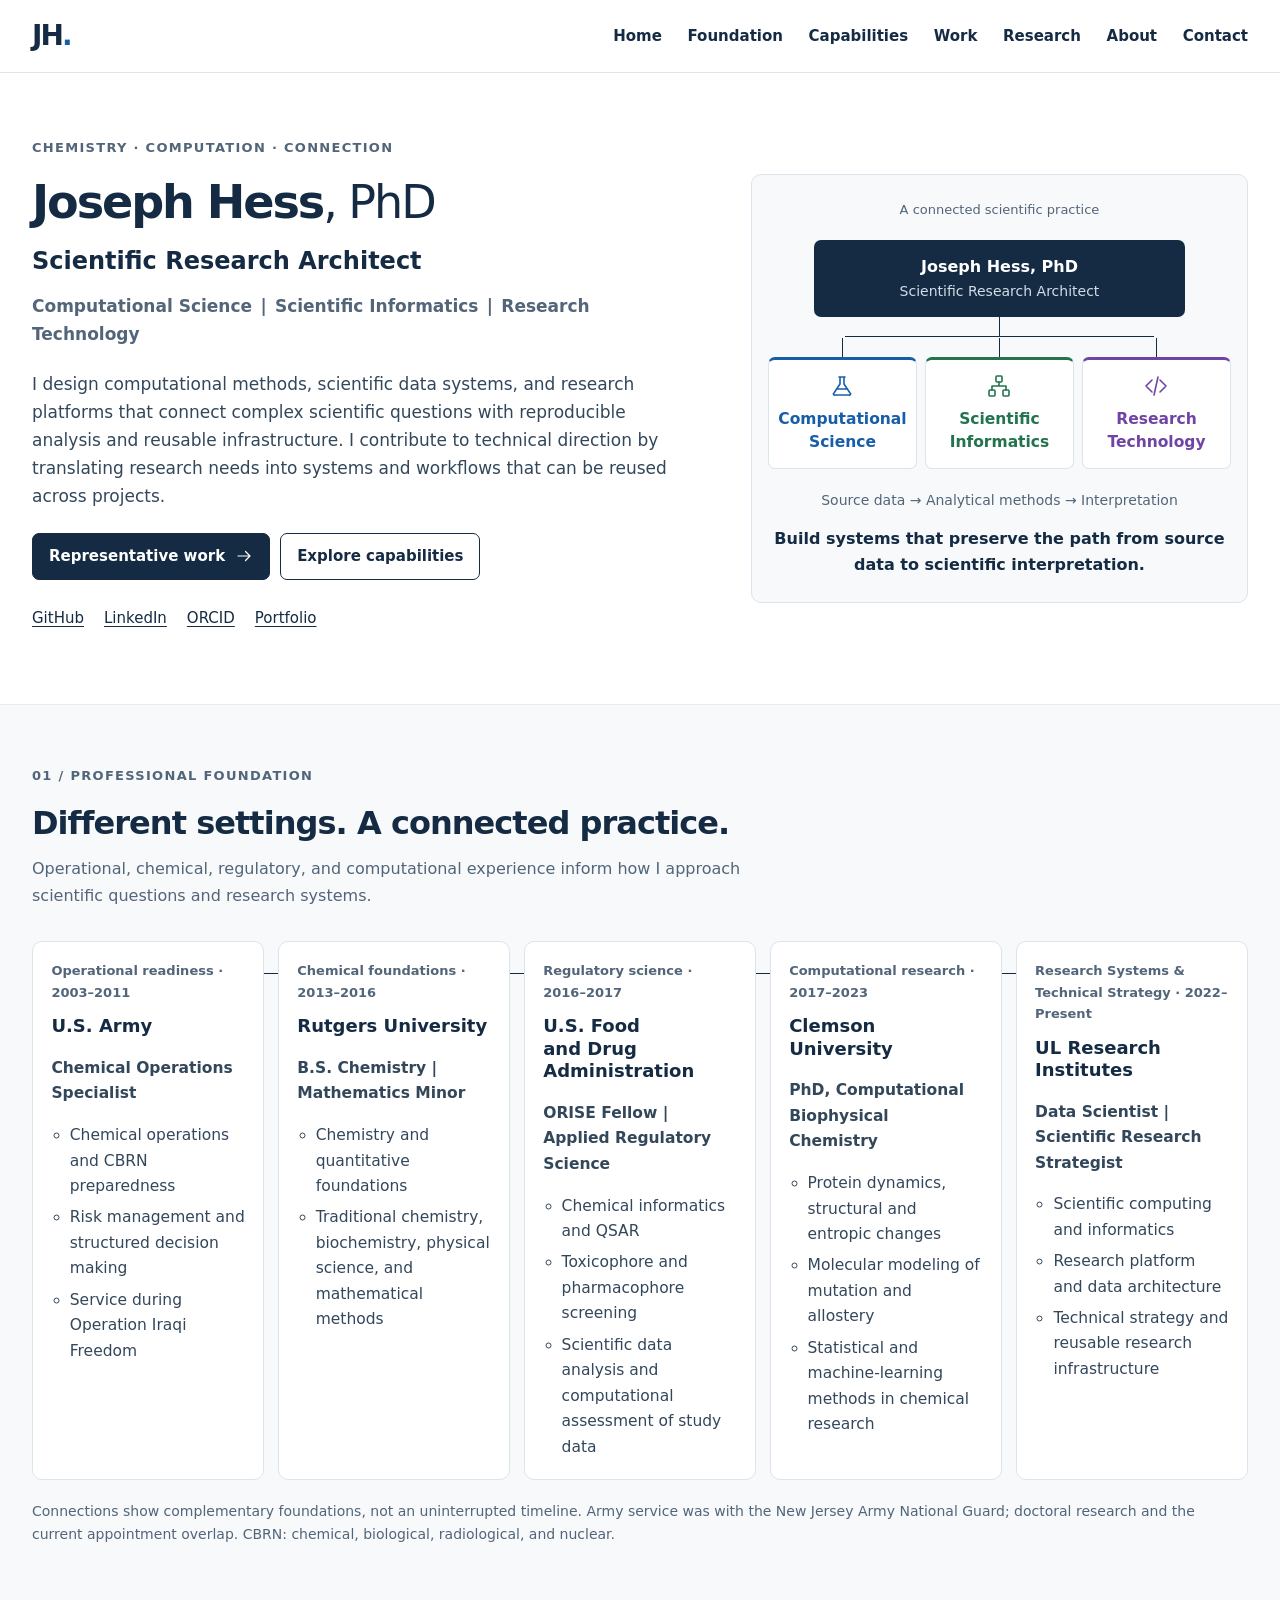
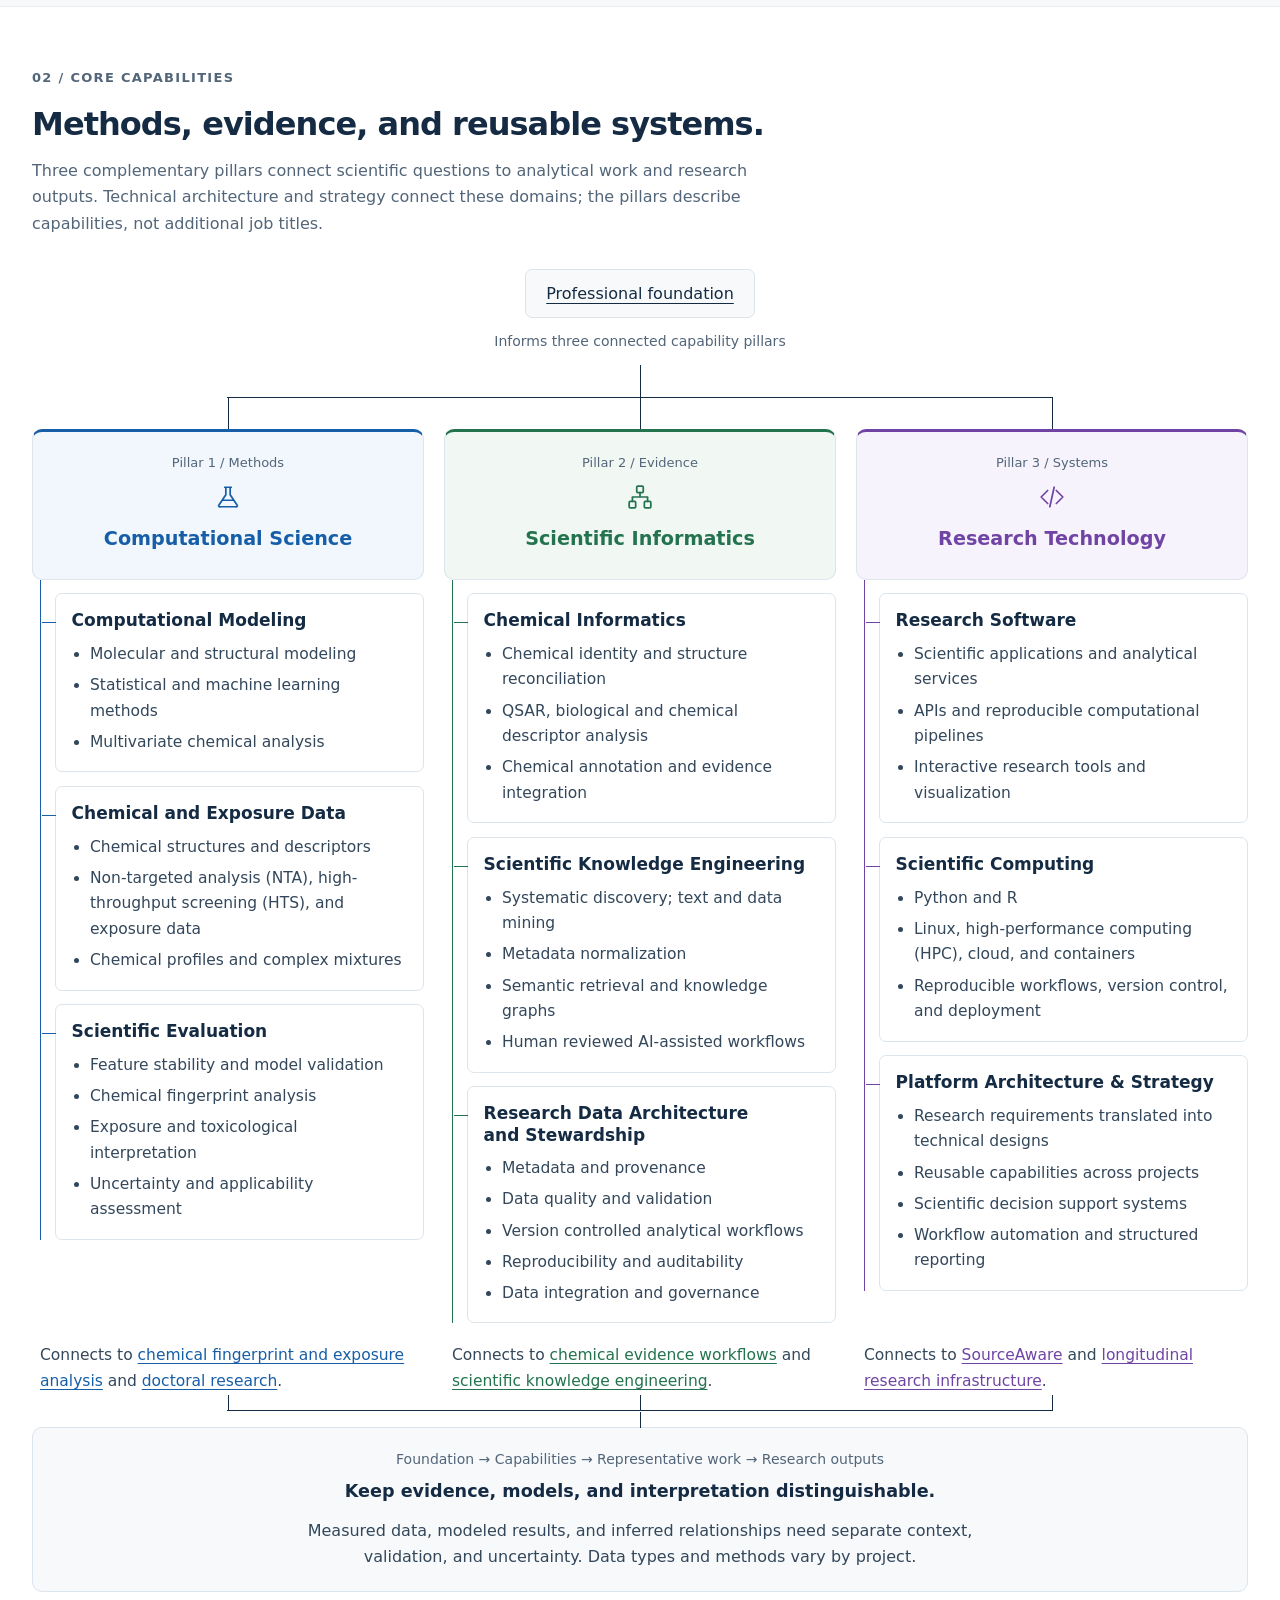
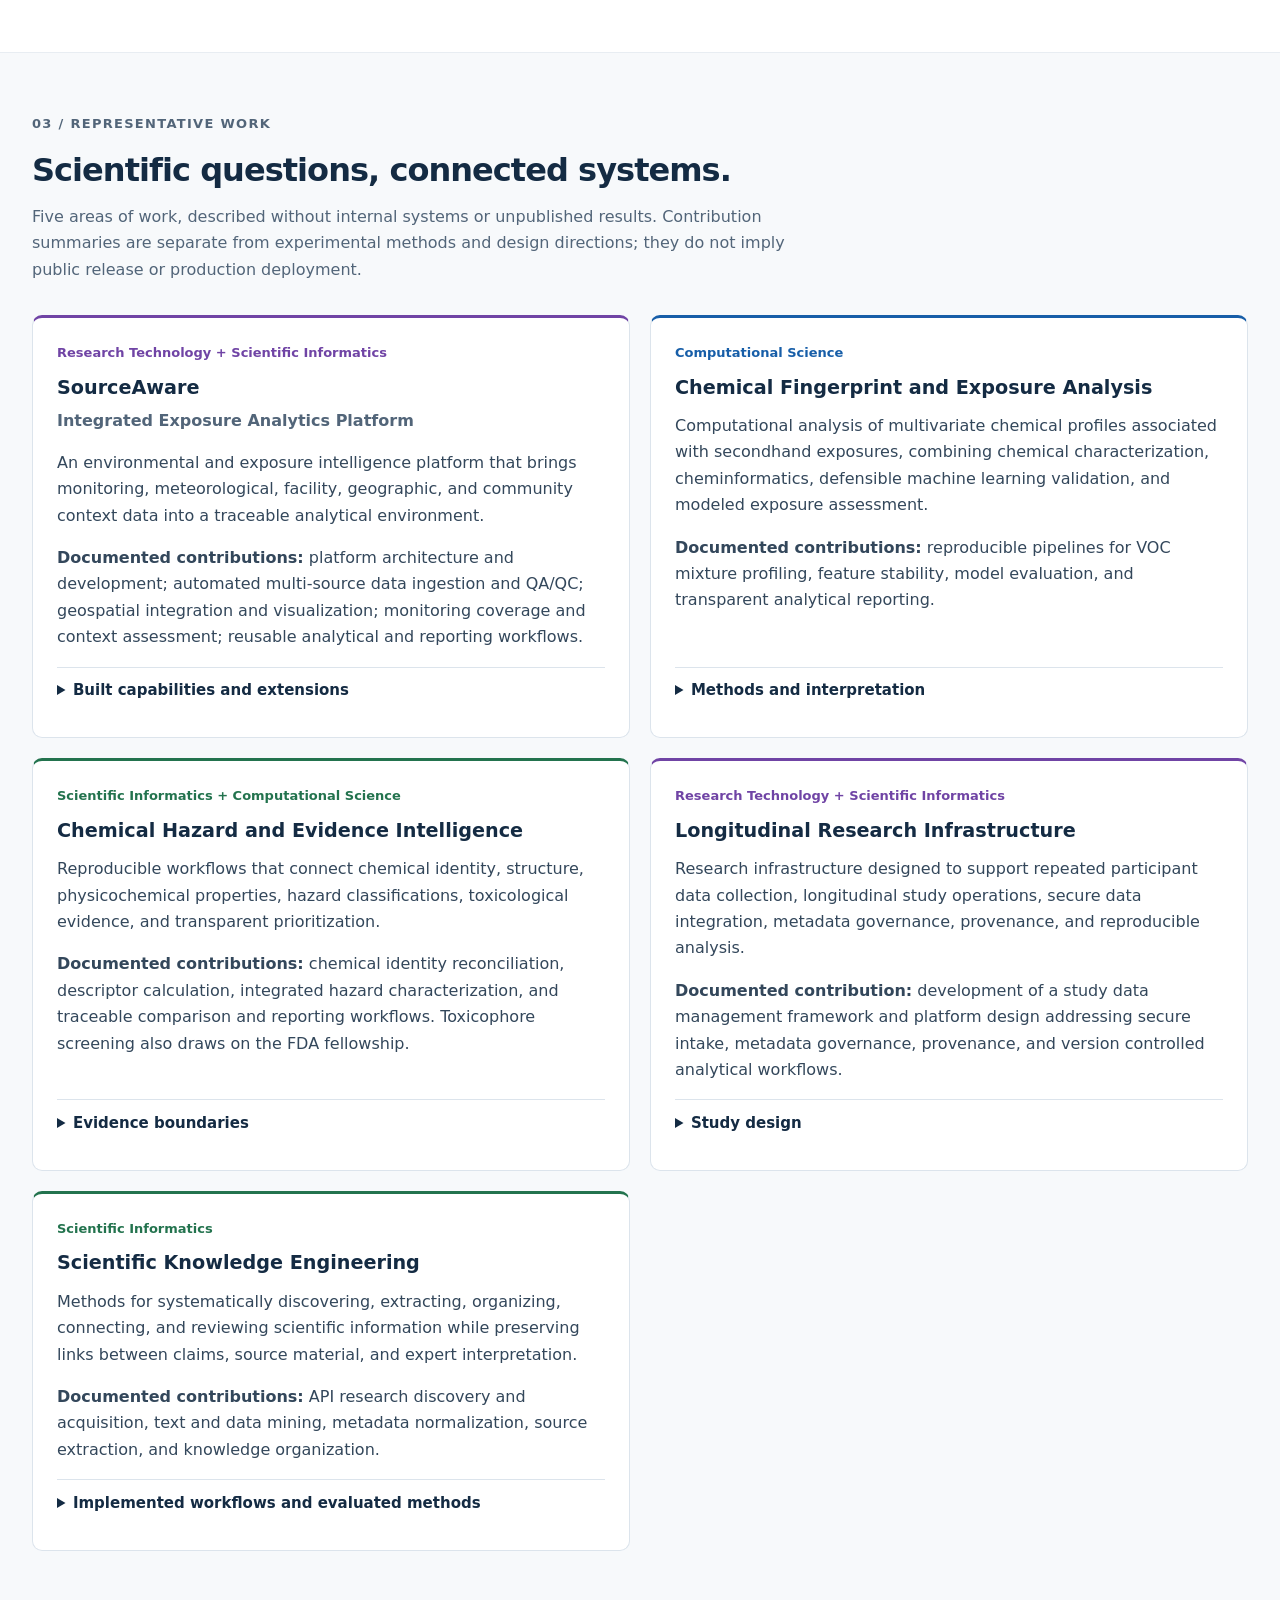
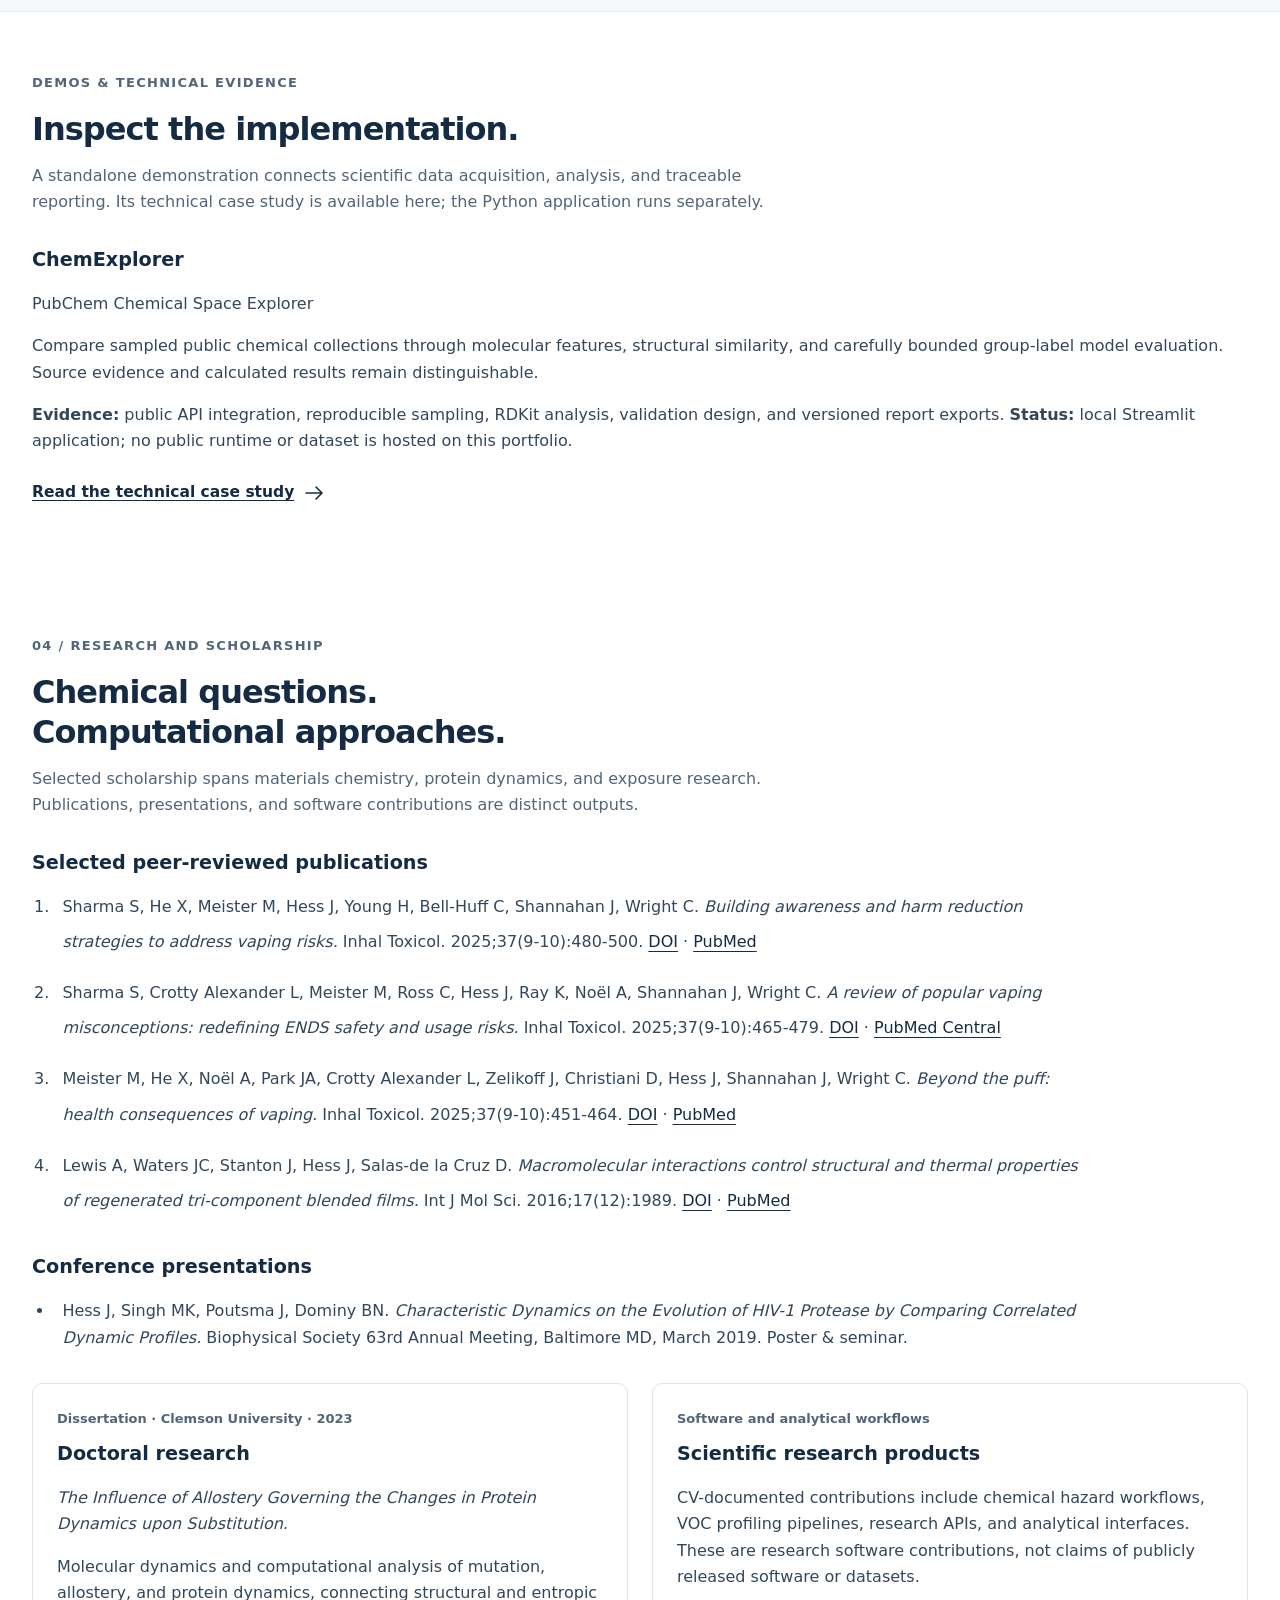
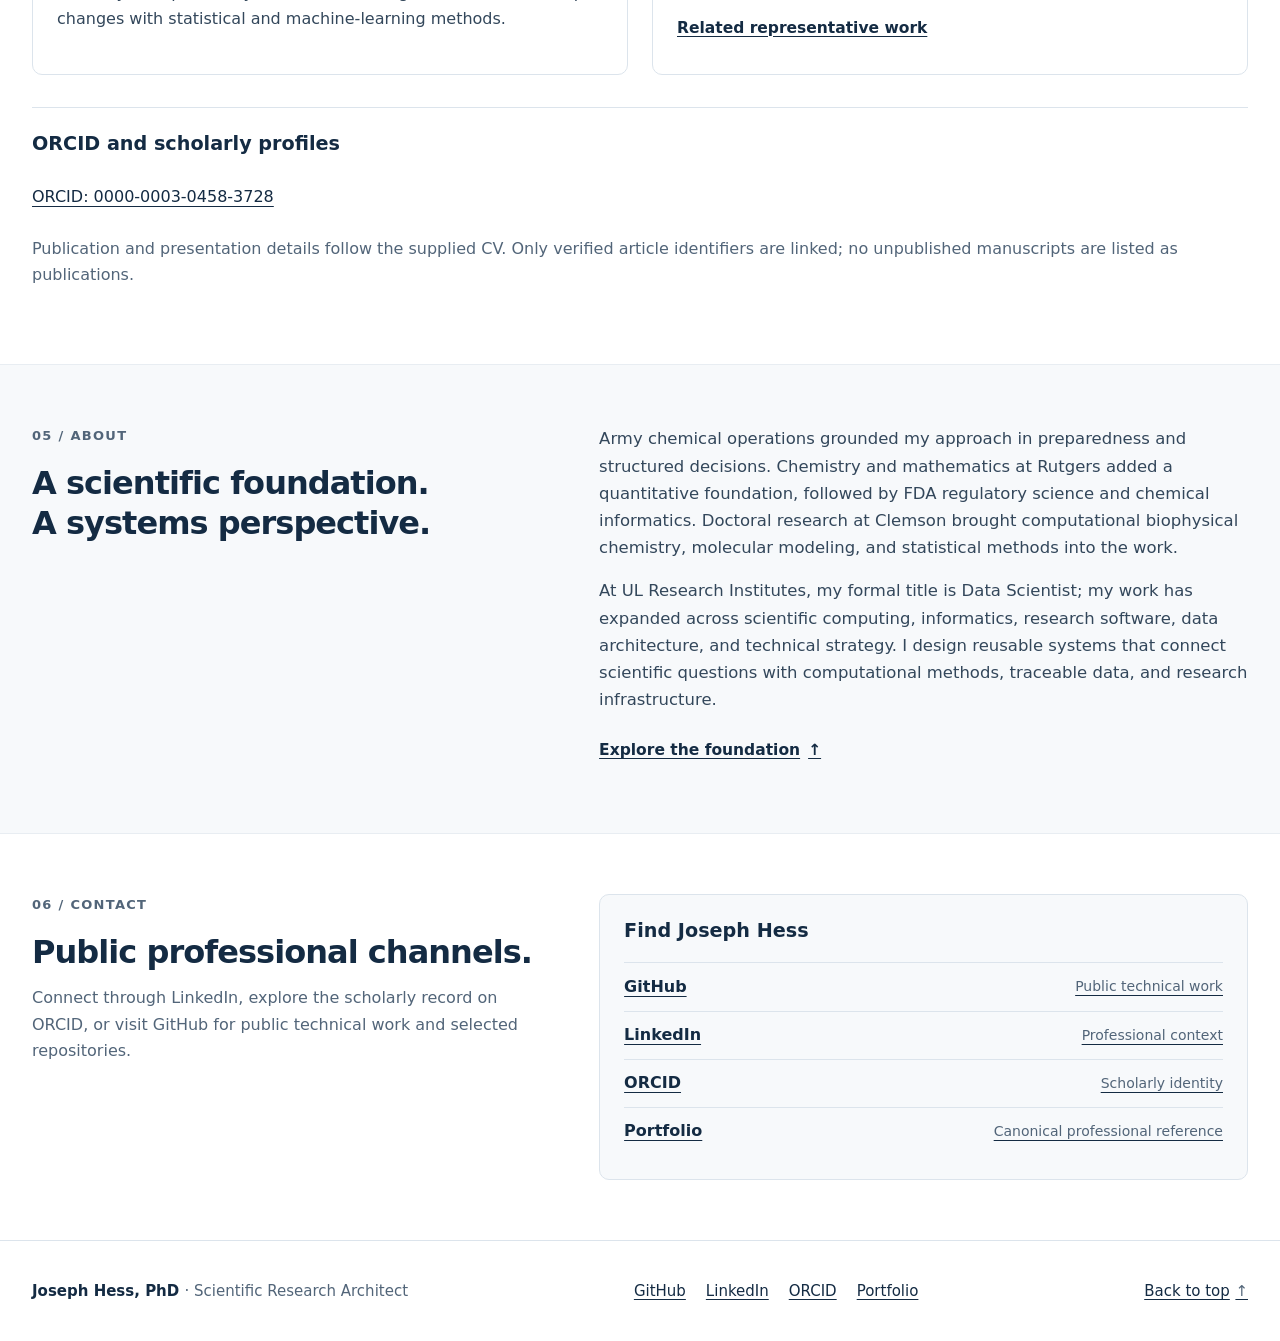
==== commit 30a55701: "Update portfolio design" ====
--- a/index.html
+++ b/index.html
@@ -3,11 +3,11 @@
 <head>
   <meta charset="utf-8">
   <meta name="viewport" content="width=device-width, initial-scale=1">
-  <meta name="description" content="Professional portfolio of Joseph Hess, PhD, covering computational science, scientific informatics, chemical and exposure research, research software, and data architecture.">
+  <meta name="description" content="Joseph Hess, PhD, is a Scientific Research Architect working across computational science, scientific informatics, and research technology.">
   <meta name="theme-color" content="#142b43">
   <meta property="og:type" content="website">
   <meta property="og:title" content="Joseph Hess, PhD | Scientific Research Architect">
-  <meta property="og:description" content="Scientific Research Architect working across computational science, scientific informatics, and research technology.">
+  <meta property="og:description" content="Computational science, scientific informatics, and research technology connected through research architecture and technical strategy.">
   <meta property="og:url" content="https://hess80.github.io/">
   <meta property="og:site_name" content="Joseph Hess, PhD">
   <title>Joseph Hess, PhD | Scientific Research Architect</title>
@@ -24,7 +24,7 @@
     "honorificSuffix": "PhD",
     "jobTitle": "Data Scientist",
     "url": "https://hess80.github.io/",
-    "description": "Scientific Research Architect working across computational science, scientific informatics, and research technology.",
+    "description": "Scientific Research Architect working across computational science, scientific informatics, and research technology, with a foundation in chemistry.",
     "alumniOf": [
       {"@type": "CollegeOrUniversity", "name": "Clemson University"},
       {"@type": "CollegeOrUniversity", "name": "Rutgers University"}
@@ -68,11 +68,11 @@
   <main id="main">
     <section class="hero container" id="home" aria-labelledby="hero-title">
       <div class="hero-copy">
-        <p class="eyebrow">Chemistry · Computation · Leadership</p>
+        <p class="eyebrow">Chemistry · Computation · Connection</p>
         <h1 id="hero-title">Joseph Hess<span class="credential">, PhD</span></h1>
         <p class="formal-title">Scientific Research Architect</p>
         <p class="scope">Computational Science <span>|</span> Scientific Informatics <span>|</span> Research Technology</p>
-        <p class="hero-summary">I design computational methods, scientific data systems, and research platforms that connect complex scientific questions with reproducible analysis and reusable research infrastructure.</p>
+        <p class="hero-summary">I design computational methods, scientific data systems, and research platforms that connect complex scientific questions with reproducible analysis and reusable infrastructure. I contribute to technical direction by translating research needs into systems and workflows that can be reused across projects.</p>
         <div class="actions">
           <a class="button button-primary" href="#work">Representative work <svg class="icon" aria-hidden="true"><use href="#icon-arrow"/></svg></a>
           <a class="button button-secondary" href="#capabilities">Explore capabilities</a>
@@ -101,24 +101,24 @@
       <div class="container">
         <div class="section-heading"><p class="eyebrow">01 / Professional foundation</p><h2 id="foundation-title">Different settings. A connected practice.</h2><p>Operational, chemical, regulatory, and computational experience inform how I approach scientific questions and research systems.</p></div>
         <ul class="foundation-track">
-          <li class="foundation-card"><p class="institution">Operational readiness · 2003–2011</p><h3>U.S. Army</h3><p>Chemical Operations Specialist</p><ul><li>Chemical operations and CBRN preparedness</li><li>Risk management and structured decision-making</li><li>Service during Operation Iraqi Freedom</li></ul></li>
+          <li class="foundation-card"><p class="institution">Operational readiness · 2003–2011</p><h3>U.S. Army</h3><p>Chemical Operations Specialist</p><ul><li>Chemical operations and CBRN preparedness</li><li>Risk management and structured decision making</li><li>Service during Operation Iraqi Freedom</li></ul></li>
           <li class="foundation-card"><p class="institution">Chemical foundations · 2013–2016</p><h3>Rutgers University</h3><p>B.S. Chemistry | Mathematics Minor</p><ul><li>Chemistry and quantitative foundations</li><li>Traditional chemistry, biochemistry, physical science, and mathematical methods</li></ul></li>
           <li class="foundation-card"><p class="institution">Regulatory science · 2016–2017</p><h3>U.S. Food and Drug Administration</h3><p>ORISE Fellow | Applied Regulatory Science</p><ul><li>Chemical informatics and QSAR</li><li>Toxicophore and pharmacophore screening</li><li>Scientific data analysis and computational assessment of study data</li></ul></li>
           <li class="foundation-card"><p class="institution">Computational research · 2017–2023</p><h3>Clemson University</h3><p>PhD, Computational Biophysical Chemistry</p><ul><li>Protein dynamics, structural and entropic changes</li><li>Molecular modeling of mutation and allostery</li><li>Statistical and machine-learning methods in chemical research</li></ul></li>
-          <li class="foundation-card"><p class="institution">Research Systems &amp; Technical Strategy · 2022–Present</p><h3>UL Research Institutes</h3><p>Data Scientist</p><ul><li>Scientific computing and informatics</li><li>Chemical, exposure, and toxicological data analysis</li><li>Research platform architecture and reusable infrastructure</li></ul></li>
+          <li class="foundation-card"><p class="institution">Research Systems &amp; Technical Strategy · 2022–Present</p><h3>UL Research Institutes</h3><p>Data Scientist | Scientific Research Strategist</p><ul><li>Scientific computing and informatics</li><li>Research platform and data architecture</li><li>Technical strategy and reusable research infrastructure</li></ul></li>
         </ul>
         <p class="section-note">Connections show complementary foundations, not an uninterrupted timeline. Army service was with the New Jersey Army National Guard; doctoral research and the current appointment overlap. CBRN: chemical, biological, radiological, and nuclear.</p>
       </div>
     </section>
 
     <section class="section container" id="capabilities" aria-labelledby="capabilities-title">
-      <div class="section-heading"><p class="eyebrow">02 / Core capabilities</p><h2 id="capabilities-title">Methods, evidence, and reusable systems.</h2><p>Three complementary pillars connect scientific questions to analytical work and research outputs. These describe capabilities, not additional job titles.</p></div>
+      <div class="section-heading"><p class="eyebrow">02 / Core capabilities</p><h2 id="capabilities-title">Methods, evidence, and reusable systems.</h2><p>Three complementary pillars connect scientific questions to analytical work and research outputs. Technical architecture and strategy connect these domains; the pillars describe capabilities, not additional job titles.</p></div>
       <div class="graph-origin"><a href="#foundation">Professional foundation</a><span>Informs three connected capability pillars</span></div>
       <div class="capability-grid">
         <article class="capability-column science" aria-labelledby="science-title">
           <header class="domain-heading"><p class="pillar-label">Pillar 1 / Methods</p><svg class="icon" aria-hidden="true"><use href="#icon-science"/></svg><h3 id="science-title">Computational Science</h3></header>
           <div class="capability-nodes">
-            <section class="node"><h4>Computational Modeling</h4><ul><li>Molecular and structural modeling</li><li>Statistical and machine-learning methods</li><li>Multivariate chemical analysis</li></ul></section>
+            <section class="node"><h4>Computational Modeling</h4><ul><li>Molecular and structural modeling</li><li>Statistical and machine learning methods</li><li>Multivariate chemical analysis</li></ul></section>
             <section class="node"><h4>Chemical and Exposure Data</h4><ul><li>Chemical structures and descriptors</li><li>Non-targeted analysis (NTA), high-throughput screening (HTS), and exposure data</li><li>Chemical profiles and complex mixtures</li></ul></section>
             <section class="node"><h4>Scientific Evaluation</h4><ul><li>Feature stability and model validation</li><li>Chemical fingerprint analysis</li><li>Exposure and toxicological interpretation</li><li>Uncertainty and applicability assessment</li></ul></section>
           </div>
@@ -127,9 +127,9 @@
         <article class="capability-column infrastructure" aria-labelledby="infrastructure-title">
           <header class="domain-heading"><p class="pillar-label">Pillar 2 / Evidence</p><svg class="icon" aria-hidden="true"><use href="#icon-network"/></svg><h3 id="infrastructure-title">Scientific Informatics</h3></header>
           <div class="capability-nodes">
-            <section class="node"><h4>Chemical Informatics</h4><ul><li>Chemical identity and structure reconciliation</li><li>QSAR and descriptor-based analysis</li><li>Chemical annotation and evidence integration</li></ul></section>
-            <section class="node"><h4>Scientific Knowledge Engineering</h4><ul><li>Systematic discovery; text and data mining</li><li>Metadata normalization</li><li>Semantic retrieval and knowledge graphs</li><li>Human-reviewed AI-assisted workflows</li></ul></section>
-            <section class="node"><h4>Research Data Architecture and Stewardship</h4><ul><li>Metadata and provenance</li><li>Data quality and validation</li><li>Version-controlled analytical workflows</li><li>Reproducibility and auditability</li><li>Data integration and governance</li></ul></section>
+            <section class="node"><h4>Chemical Informatics</h4><ul><li>Chemical identity and structure reconciliation</li><li>QSAR, biological and chemical descriptor analysis</li><li>Chemical annotation and evidence integration</li></ul></section>
+            <section class="node"><h4>Scientific Knowledge Engineering</h4><ul><li>Systematic discovery; text and data mining</li><li>Metadata normalization</li><li>Semantic retrieval and knowledge graphs</li><li>Human reviewed AI-assisted workflows</li></ul></section>
+            <section class="node"><h4>Research Data Architecture and Stewardship</h4><ul><li>Metadata and provenance</li><li>Data quality and validation</li><li>Version controlled analytical workflows</li><li>Reproducibility and auditability</li><li>Data integration and governance</li></ul></section>
           </div>
           <p class="domain-path">Connects to <a href="#work-hazard">chemical evidence workflows</a> and <a href="#work-knowledge">scientific knowledge engineering</a>.</p>
         </article>
@@ -137,8 +137,8 @@
           <header class="domain-heading"><p class="pillar-label">Pillar 3 / Systems</p><svg class="icon" aria-hidden="true"><use href="#icon-code"/></svg><h3 id="engineering-title">Research Technology</h3></header>
           <div class="capability-nodes">
             <section class="node"><h4>Research Software</h4><ul><li>Scientific applications and analytical services</li><li>APIs and reproducible computational pipelines</li><li>Interactive research tools and visualization</li></ul></section>
-            <section class="node"><h4>Scientific Computing</h4><ul><li>Python and R</li><li>Linux, high-performance computing (HPC), cloud, and containers</li><li>Version control and reproducible computational workflows</li></ul></section>
-            <section class="node"><h4>Platform Architecture &amp; Technical Strategy</h4><ul><li>Translate research requirements into system direction</li><li>Identify reusable capabilities across research projects</li><li>Evaluate approaches for software, AI-enabled workflows, and automation</li><li>Design infrastructure for evolving research needs</li></ul></section>
+            <section class="node"><h4>Scientific Computing</h4><ul><li>Python and R</li><li>Linux, high-performance computing (HPC), cloud, and containers</li><li>Reproducible workflows, version control, and deployment</li></ul></section>
+            <section class="node"><h4>Platform Architecture &amp; Strategy</h4><ul><li>Research requirements translated into technical designs</li><li>Reusable capabilities across projects</li><li>Scientific decision support systems</li><li>Workflow automation and structured reporting</li></ul></section>
           </div>
           <p class="domain-path">Connects to <a href="#work-sourceaware">SourceAware</a> and <a href="#work-longitudinal">longitudinal research infrastructure</a>.</p>
         </article>
@@ -152,40 +152,49 @@
         <div class="work-grid">
           <article class="work-card engineering" id="work-sourceaware">
             <p class="card-category">Research Technology + Scientific Informatics</p><h3>SourceAware</h3><p class="work-subtitle">Integrated Exposure Analytics Platform</p>
-            <p>An environmental and exposure intelligence platform that brings monitoring, meteorological, facility, geographic, and community-context data into a traceable analytical environment.</p>
-            <p><strong>Documented contributions:</strong> platform architecture and development; automated multi-source data ingestion and QA/QC; geospatial integration and visualization; monitoring-coverage and context assessment; reusable analytical and reporting workflows.</p>
-            <details><summary>Built capabilities and extensions</summary><p><strong>Built:</strong> multi-source exposure pipelines, data-quality checks, spatial views, monitoring and community context, analytical outputs, and dashboards. <strong>Experimental/evaluated:</strong> AI-assisted retrieval and reporting methods; generated narratives are intended to summarize validated platform outputs, not provide independent evidence or conclusions. <strong>Planned:</strong> active-event and sensor-network inputs and additional exposure modules are future capacity, not completed features. No confidential deployment details or unpublished results are included.</p></details>
+            <p>An environmental and exposure intelligence platform that brings monitoring, meteorological, facility, geographic, and community context data into a traceable analytical environment.</p>
+            <p><strong>Documented contributions:</strong> platform architecture and development; automated multi-source data ingestion and QA/QC; geospatial integration and visualization; monitoring coverage and context assessment; reusable analytical and reporting workflows.</p>
+            <details><summary>Built capabilities and extensions</summary><p><strong>Built:</strong> multi-source exposure pipelines, data quality checks, spatial views, monitoring and community context, analytical outputs, and dashboards. <strong>Experimental/evaluated:</strong> AI assisted retrieval and reporting methods; generated narratives are intended to summarize validated platform outputs, not provide independent evidence or conclusions. <strong>Planned:</strong> active event and sensor network inputs and additional exposure modules are future capacity, not completed features. No confidential deployment details or unpublished results are included.</p></details>
           </article>
           <article class="work-card science" id="work-voc">
             <p class="card-category">Computational Science</p><h3>Chemical Fingerprint and Exposure Analysis</h3>
-            <p>Computational analysis of multivariate chemical profiles associated with secondhand vaping, combining chemical characterization, cheminformatics, defensible machine-learning validation, and modeled exposure assessment.</p>
+            <p>Computational analysis of multivariate chemical profiles associated with secondhand exposures, combining chemical characterization, cheminformatics, defensible machine learning validation, and modeled exposure assessment.</p>
             <p><strong>Documented contributions:</strong> reproducible pipelines for VOC mixture profiling, feature stability, model evaluation, and transparent analytical reporting.</p>
-            <details><summary>Methods and interpretation</summary><p>The biosketch documents nested cross-validation, permutation testing, and comparisons with null and feature benchmarks within exposure-science modeling workflows. VOC profiles are chemical evidence; modeled exposure estimates are not direct measurements. This work concerns chemical characterization and exposure science, not clinical prediction or diagnosis. No manuscript in progress or unpublished finding is presented as a research output.</p></details>
+            <details><summary>Methods and interpretation</summary><p>The biosketch documents nested cross-validation, permutation testing, and comparisons with null and feature benchmarks within exposure science modeling workflows. VOC profiles are chemical evidence; modeled exposure estimates are not direct measurements. This work concerns chemical characterization and exposure science, not clinical prediction or diagnosis. No manuscript in progress or unpublished finding is presented as a research output.</p></details>
           </article>
           <article class="work-card infrastructure" id="work-hazard">
             <p class="card-category">Scientific Informatics + Computational Science</p><h3>Chemical Hazard and Evidence Intelligence</h3>
             <p>Reproducible workflows that connect chemical identity, structure, physicochemical properties, hazard classifications, toxicological evidence, and transparent prioritization.</p>
             <p><strong>Documented contributions:</strong> chemical identity reconciliation, descriptor calculation, integrated hazard characterization, and traceable comparison and reporting workflows. Toxicophore screening also draws on the FDA fellowship.</p>
-            <details><summary>Evidence boundaries</summary><p>Documented workflow outputs include comparative analyses, tables, logs, visualizations, and reports that retain source detail. Evidence provenance, uncertainty, and missing-data visibility matter: a calculated descriptor, predicted property, or toxicophore match is not a measured toxicological outcome. No compound lists, unpublished rankings, or internal reports are published here.</p></details>
+            <details><summary>Evidence boundaries</summary><p>Documented workflow outputs include comparative analyses, tables, logs, visualizations, and reports that retain source detail. Evidence provenance, uncertainty, and missing data visibility matter: a calculated descriptor, predicted property, or toxicophore match is not a measured toxicological outcome. No compound lists, unpublished rankings, or internal reports are published here.</p></details>
           </article>
           <article class="work-card engineering" id="work-longitudinal">
             <p class="card-category">Research Technology + Scientific Informatics</p><h3>Longitudinal Research Infrastructure</h3>
             <p>Research infrastructure designed to support repeated participant data collection, longitudinal study operations, secure data integration, metadata governance, provenance, and reproducible analysis.</p>
-            <p><strong>Documented contribution:</strong> development of a proposed-study data-management framework and platform design addressing secure intake, metadata governance, provenance, and version-controlled analytical workflows.</p>
-            <details><summary>Proposed-study design, not a deployment claim</summary><p><strong>Proposed research directions:</strong> repeated participant collection and integration of behavioral, environmental, biological, and clinical streams are study-design requirements—not claims that a production platform or participant data collection is deployed. No participant information, internal protocols, or security details are included.</p></details>
+            <p><strong>Documented contribution:</strong> development of a study data management framework and platform design addressing secure intake, metadata governance, provenance, and version controlled analytical workflows.</p>
+            <details><summary>Study design</summary><p><strong>Proposed research directions:</strong> repeated participant collection and integration of behavioral, environmental, biological, and clinical streams are built into the study design as the foundation for the production platform or participant data collection. No participant information, internal protocols, or security details are included.</p></details>
           </article>
           <article class="work-card infrastructure" id="work-knowledge">
             <p class="card-category">Scientific Informatics</p><h3>Scientific Knowledge Engineering</h3>
             <p>Methods for systematically discovering, extracting, organizing, connecting, and reviewing scientific information while preserving links between claims, source material, and expert interpretation.</p>
-            <p><strong>Documented contributions:</strong> API-based research discovery and acquisition, text and data mining, metadata normalization, source-linked extraction, and knowledge organization.</p>
-            <details><summary>Implemented workflows and evaluated methods</summary><p>Documented workflows include de-duplication, feature reconciliation, source-linked research tracking, recommendation, and structured progress updates. Retrieval-augmented generation (RAG) and task-specific language-model approaches were evaluated for extraction, summarization, and trend identification. Human review is essential; generated text and inferred relationships are not independent scientific evidence. No internal research-tracking resources or unpublished conclusions are linked here.</p></details>
+            <p><strong>Documented contributions:</strong> API research discovery and acquisition, text and data mining, metadata normalization, source extraction, and knowledge organization.</p>
+            <details><summary>Implemented workflows and evaluated methods</summary><p>Documented workflows include de-duplication, feature reconciliation, source linked research tracking, recommendation, and structured progress updates. Retrieval augmented generation (RAG) and language model approaches were evaluated for extraction, summarization, and trend identification. Human review is essential; generated text and inferred relationships are not independent scientific evidence. No internal research tracking resources or unpublished conclusions are linked here.</p></details>
           </article>
         </div>
       </div>
     </section>
 
+    <section class="section container" id="demos" aria-labelledby="demos-title">
+      <div class="section-heading"><p class="eyebrow">Demos &amp; Technical Evidence</p><h2 id="demos-title">Inspect the implementation.</h2><p>A standalone demonstration connects scientific data acquisition, analysis, and traceable reporting. Its technical case study is available here; the Python application runs separately.</p></div>
+      <h3>ChemExplorer</h3>
+      <p class="work-subtitle">PubChem Chemical Space Explorer</p>
+      <p>Compare sampled public chemical collections through molecular features, structural similarity, and carefully bounded group-label model evaluation. Source evidence and calculated results remain distinguishable.</p>
+      <p><strong>Evidence:</strong> public API integration, reproducible sampling, RDKit analysis, validation design, and versioned report exports. <strong>Status:</strong> local Streamlit application; no public runtime or dataset is hosted on this portfolio.</p>
+      <a class="text-link" href="demos/chemexplorer/">Read the technical case study <svg class="icon" aria-hidden="true"><use href="#icon-arrow"/></svg></a>
+    </section>
+
     <section class="section container" id="research" aria-labelledby="research-title">
-      <div class="section-heading"><p class="eyebrow">04 / Research and scholarship</p><h2 id="research-title">Chemical questions. Computational approaches.</h2><p>Selected scholarship spans materials chemistry, protein dynamics, and exposure-related research. Publications, presentations, and software contributions are distinct outputs.</p></div>
+      <div class="section-heading"><p class="eyebrow">04 / Research and scholarship</p><h2 id="research-title">Chemical questions. Computational approaches.</h2><p>Selected scholarship spans materials chemistry, protein dynamics, and exposure research. Publications, presentations, and software contributions are distinct outputs.</p></div>
       <section class="publications-section" id="publications" aria-labelledby="publications-title">
         <h3 id="publications-title">Selected peer-reviewed publications</h3>
         <ol class="citation-list">
@@ -209,7 +218,7 @@
     <section class="section section-tinted" id="about" aria-labelledby="about-title">
       <div class="container about-layout">
         <div class="section-heading"><p class="eyebrow">05 / About</p><h2 id="about-title">A scientific foundation.<br>A systems perspective.</h2></div>
-        <div class="about-copy"><p>Army chemical operations grounded my approach in preparedness and structured decisions. Chemistry and mathematics at Rutgers gave that approach a quantitative foundation; an FDA ORISE fellowship connected it to regulatory science and chemical informatics.</p><p>Doctoral research in computational biophysical chemistry at Clemson brought molecular modeling, protein dynamics, and statistical methods into my work. At UL Research Institutes, my work as a Data Scientist has expanded into scientific computing, informatics, research software, data architecture, and technical strategy. I design reusable systems that connect scientific questions with computational methods, well-documented data, and research infrastructure.</p><a class="text-link" href="#foundation">Explore the foundation <span aria-hidden="true">↑</span></a></div>
+        <div class="about-copy"><p>Army chemical operations grounded my approach in preparedness and structured decisions. Chemistry and mathematics at Rutgers added a quantitative foundation, followed by FDA regulatory science and chemical informatics. Doctoral research at Clemson brought computational biophysical chemistry, molecular modeling, and statistical methods into the work.</p><p>At UL Research Institutes, my formal title is Data Scientist; my work has expanded across scientific computing, informatics, research software, data architecture, and technical strategy. I design reusable systems that connect scientific questions with computational methods, traceable data, and research infrastructure.</p><a class="text-link" href="#foundation">Explore the foundation <span aria-hidden="true">↑</span></a></div>
       </div>
     </section>
 
--- a/assets/css/styles.css
+++ b/assets/css/styles.css
@@ -147,6 +147,12 @@
 .footer-inner .profile-links { margin: 0; }
 .footer-inner > a { display: inline-flex; align-items: center; gap: .35rem; min-height: 44px; }
 .error-page { min-height: 80vh; display: flex; flex-direction: column; justify-content: center; align-items: flex-start; max-width: 750px; padding-block: 4rem; }
+.case-study h1 { font-size: 2rem; letter-spacing: 0; }
+.architecture-flow { display: grid; grid-template-columns: repeat(4, minmax(0, 1fr)); gap: 1.5rem; padding: 0 0 0 1.5rem; margin-block: 2rem; }
+.architecture-flow li { min-width: 0; margin: 0; padding: 1rem .5rem; border-top: 2px solid var(--green); overflow-wrap: anywhere; }
+.architecture-flow strong, .architecture-flow span { display: block; }
+.architecture-flow strong { color: var(--navy); margin-bottom: .5rem; }
+.architecture-flow span { font-size: .9375rem; }
 @media (max-width: 1199px) {
   .header-inner { gap: 1rem; }
   nav { gap: 1rem; }
@@ -185,6 +191,7 @@
   .foundation-card::before { content: ""; position: absolute; top: 2rem; right: 100%; width: 1.25rem; border-top: 1px solid var(--navy); }
   .institution { min-height: 0; }
   .work-grid, .research-grid, .about-layout, .contact-layout { grid-template-columns: minmax(0, 1fr); }
+  .architecture-flow { grid-template-columns: minmax(0, 1fr); gap: .5rem; }
   .work-card, .research-card, .contact-card { padding: 1.25rem; }
   .about-layout, .contact-layout { gap: 1.5rem; }
 }
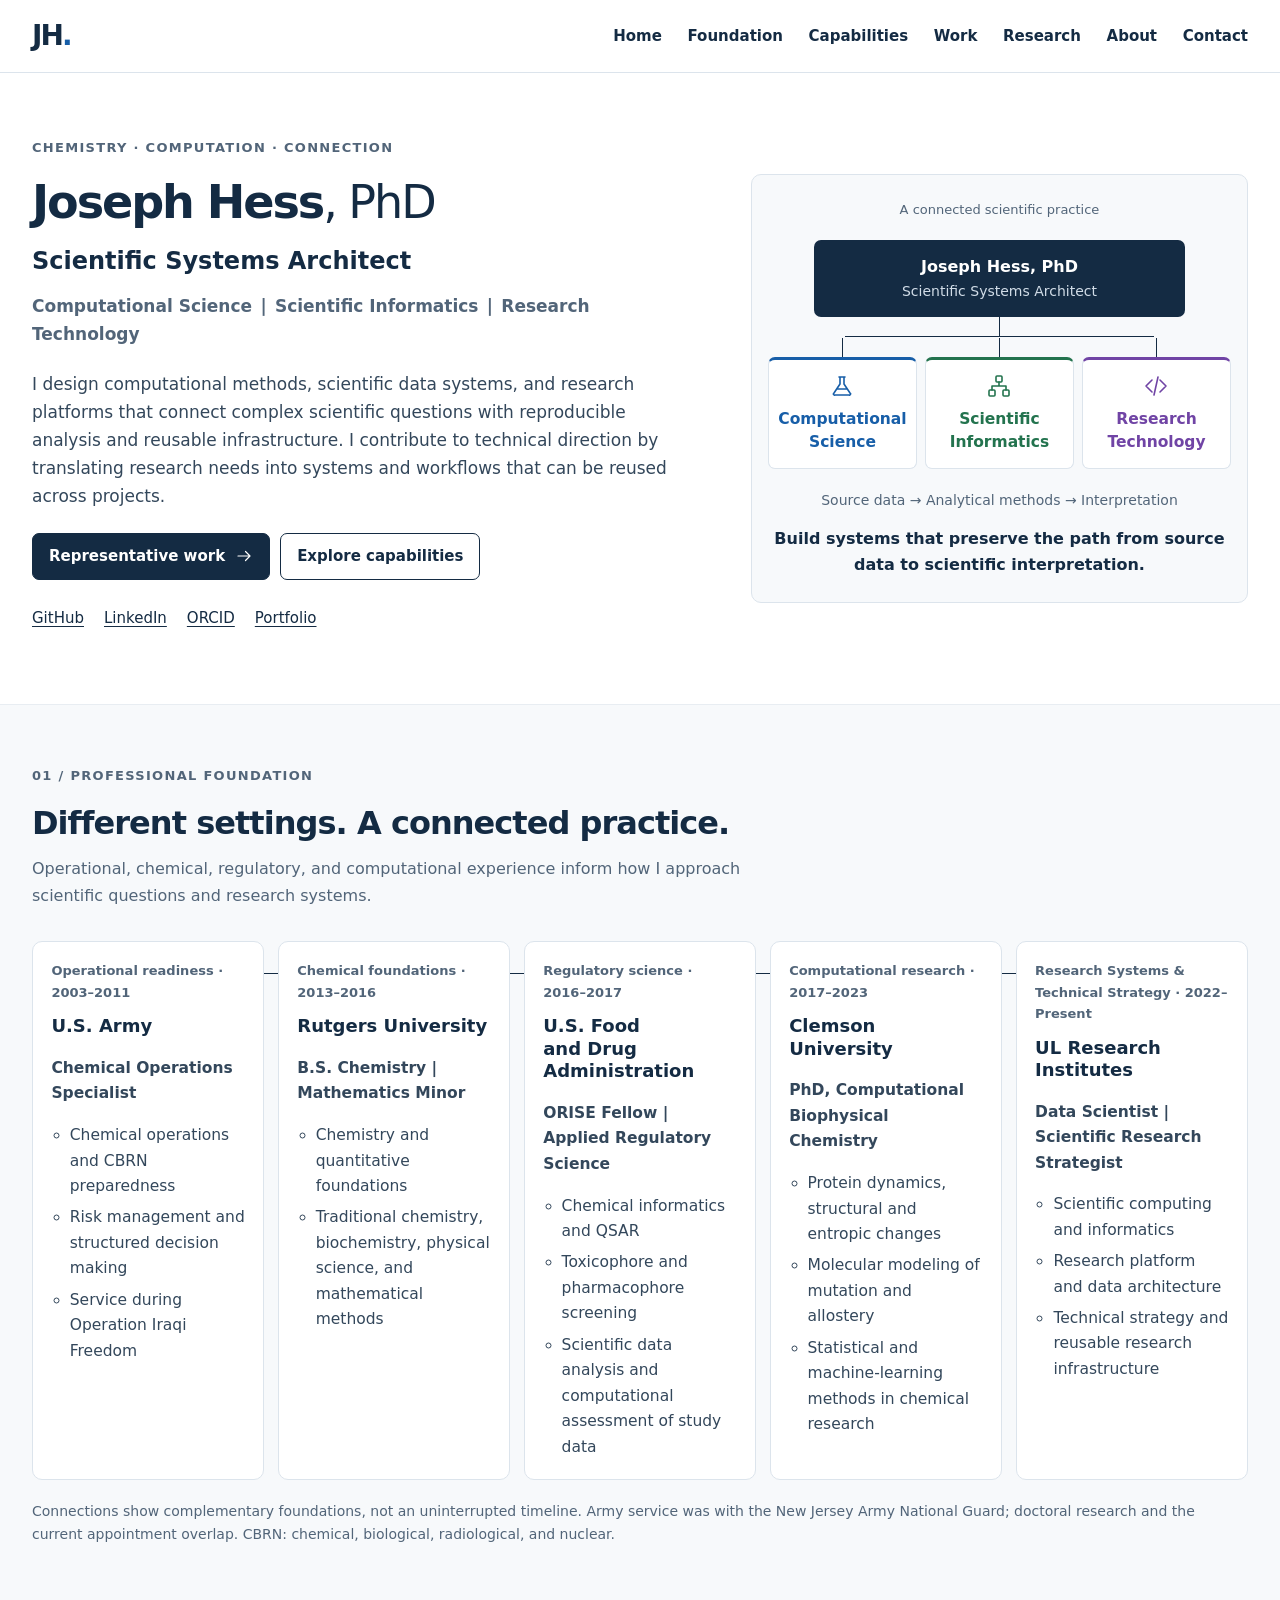
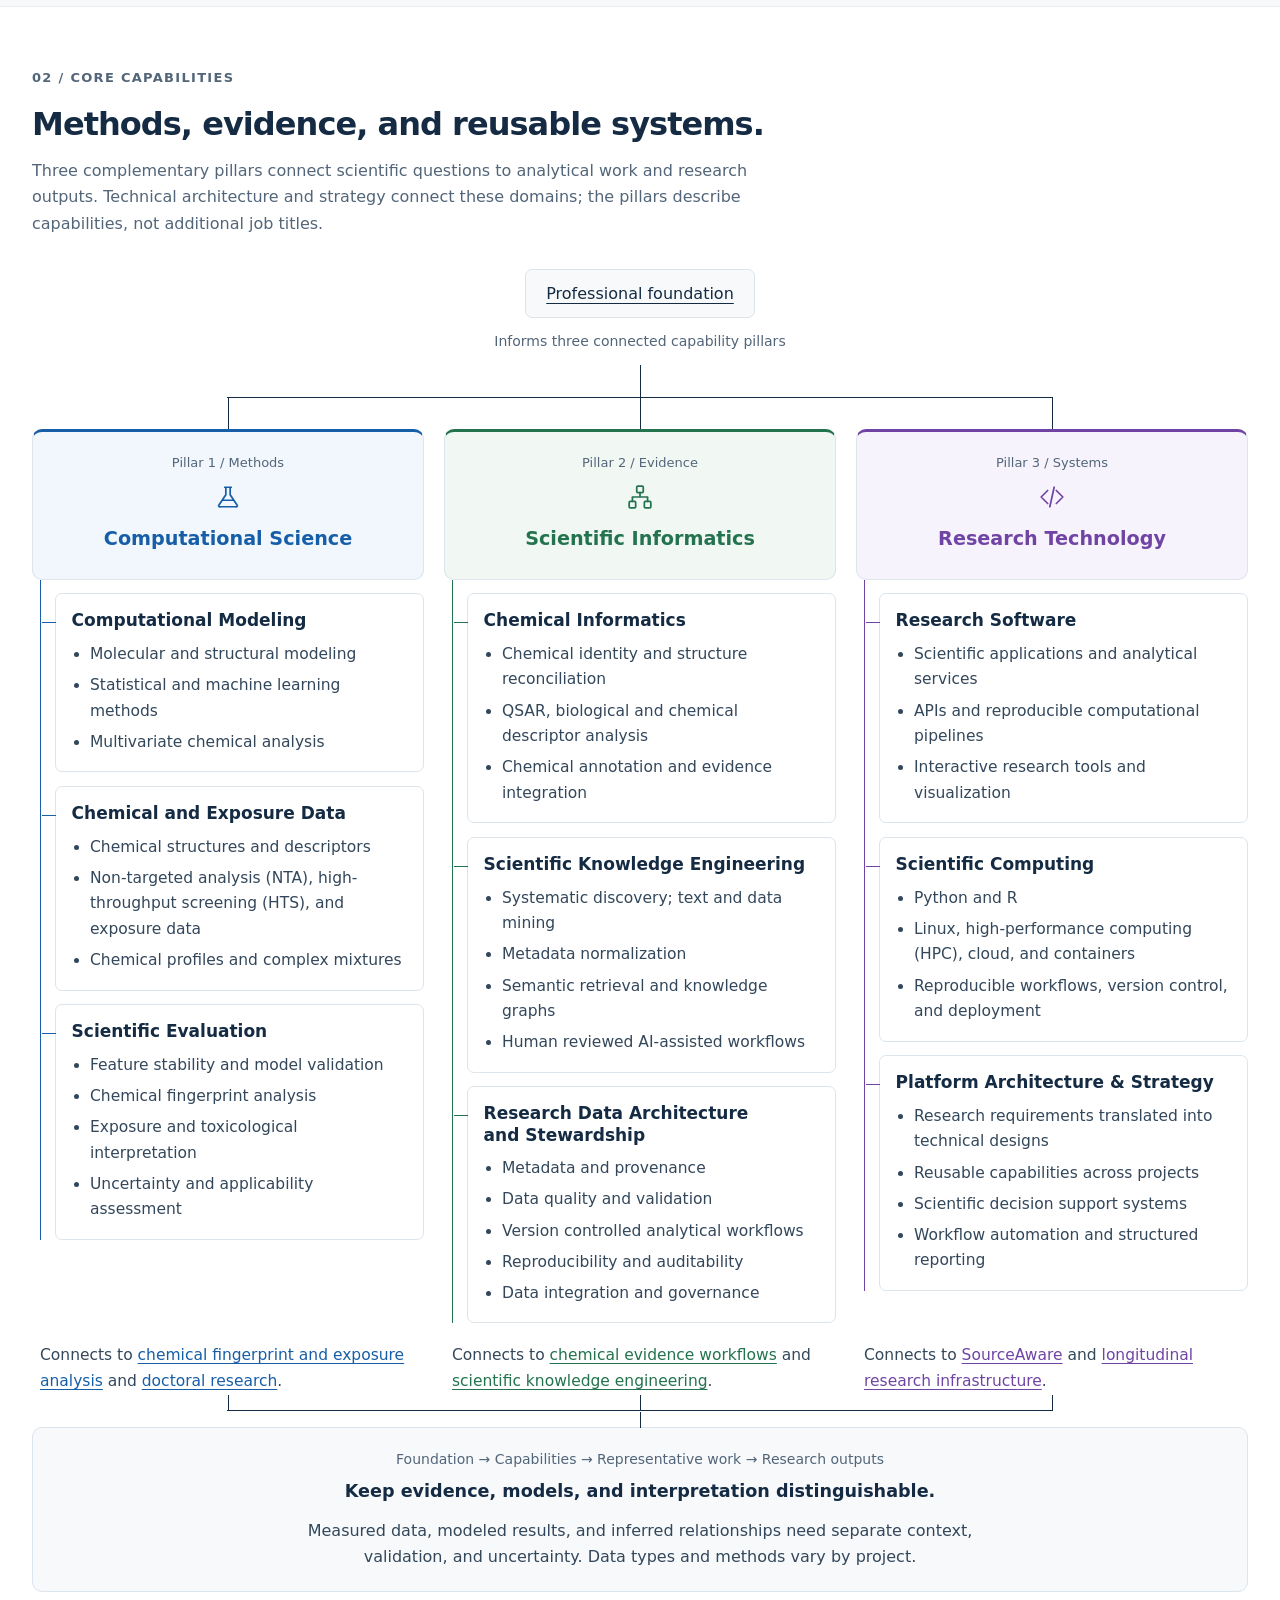
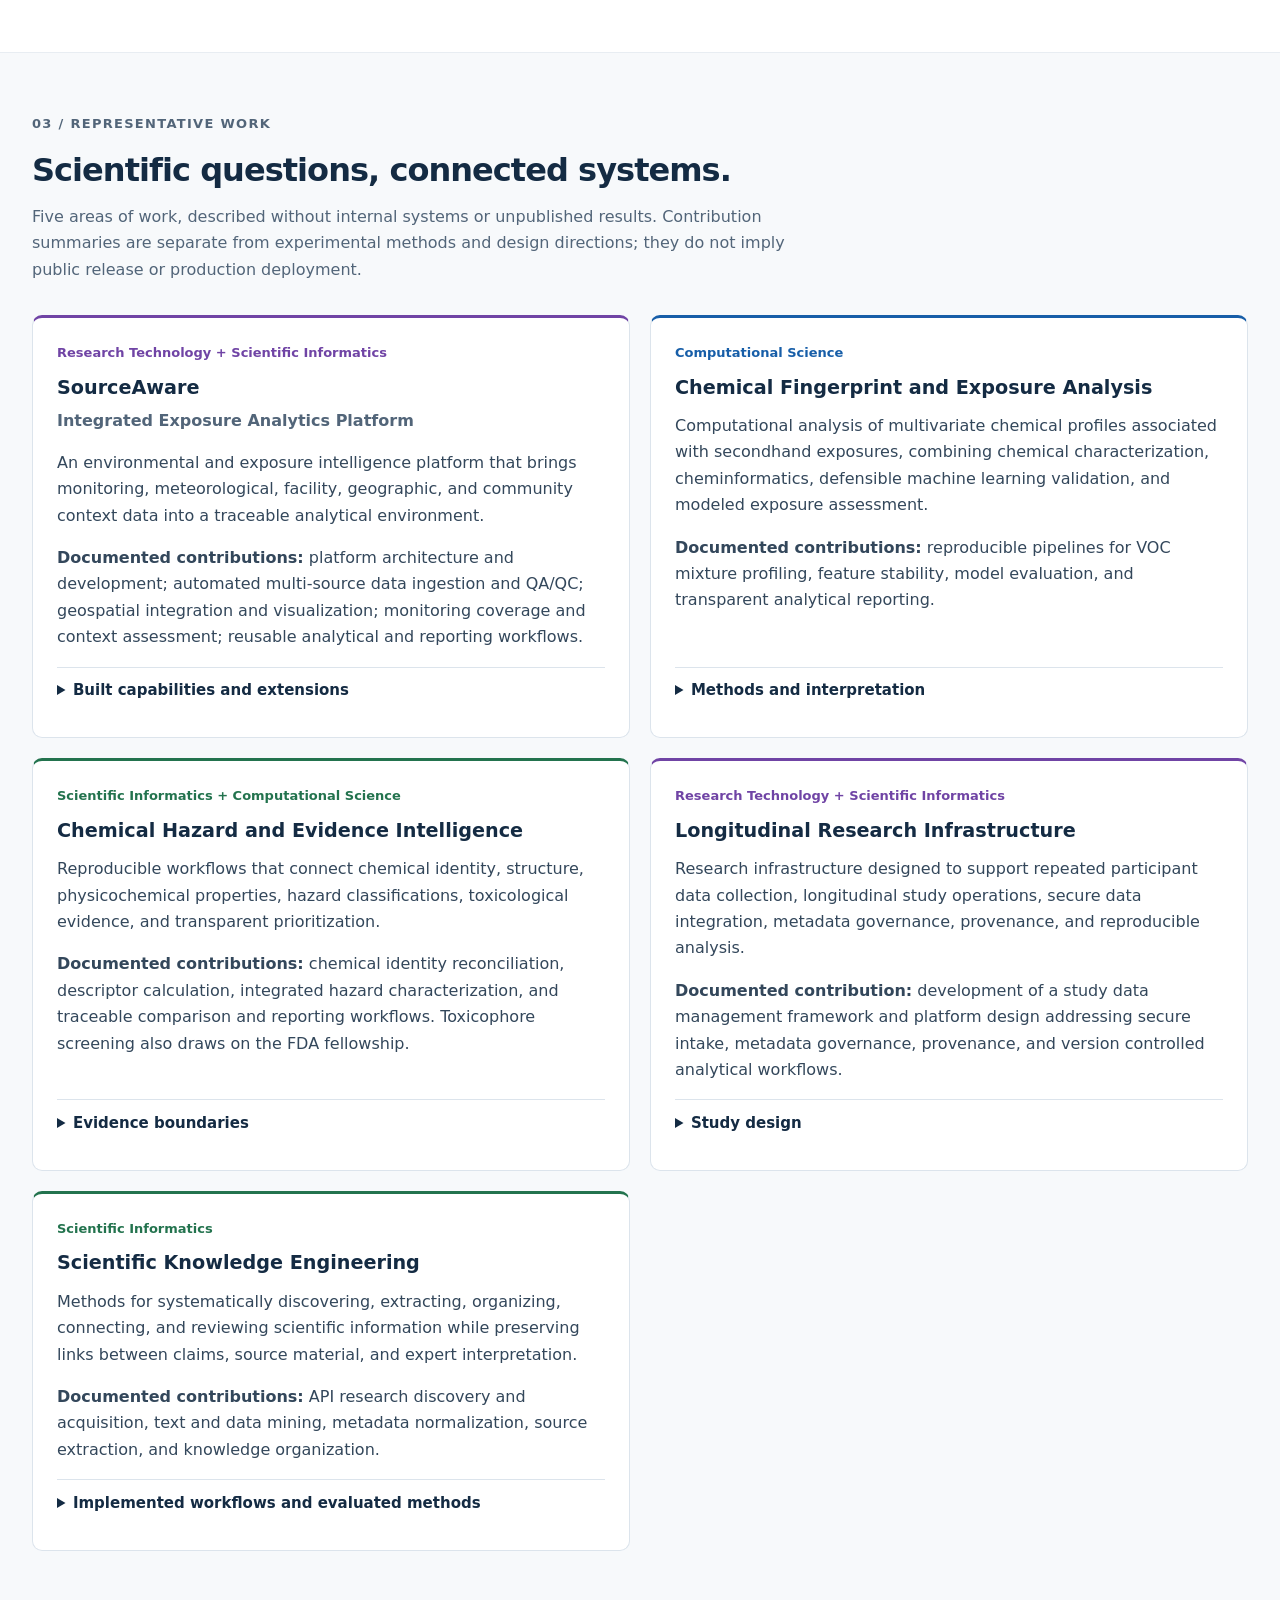
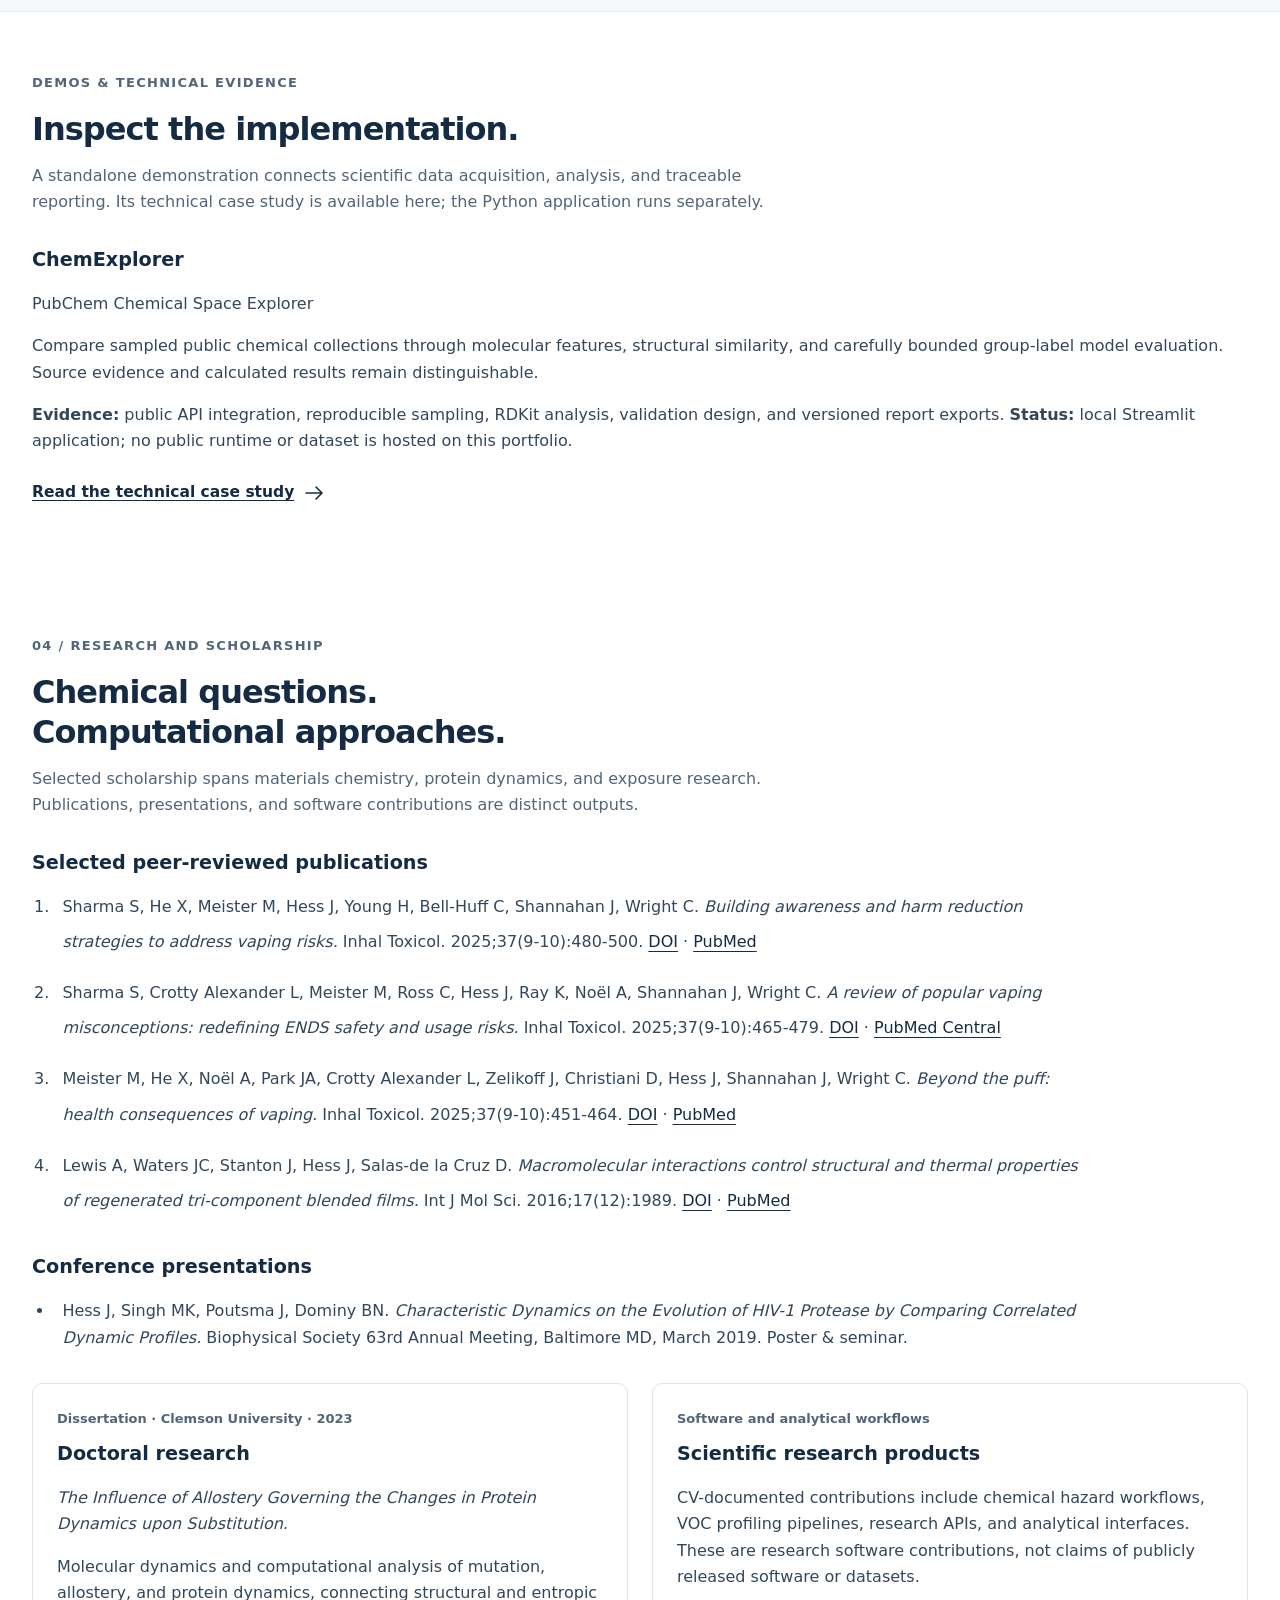
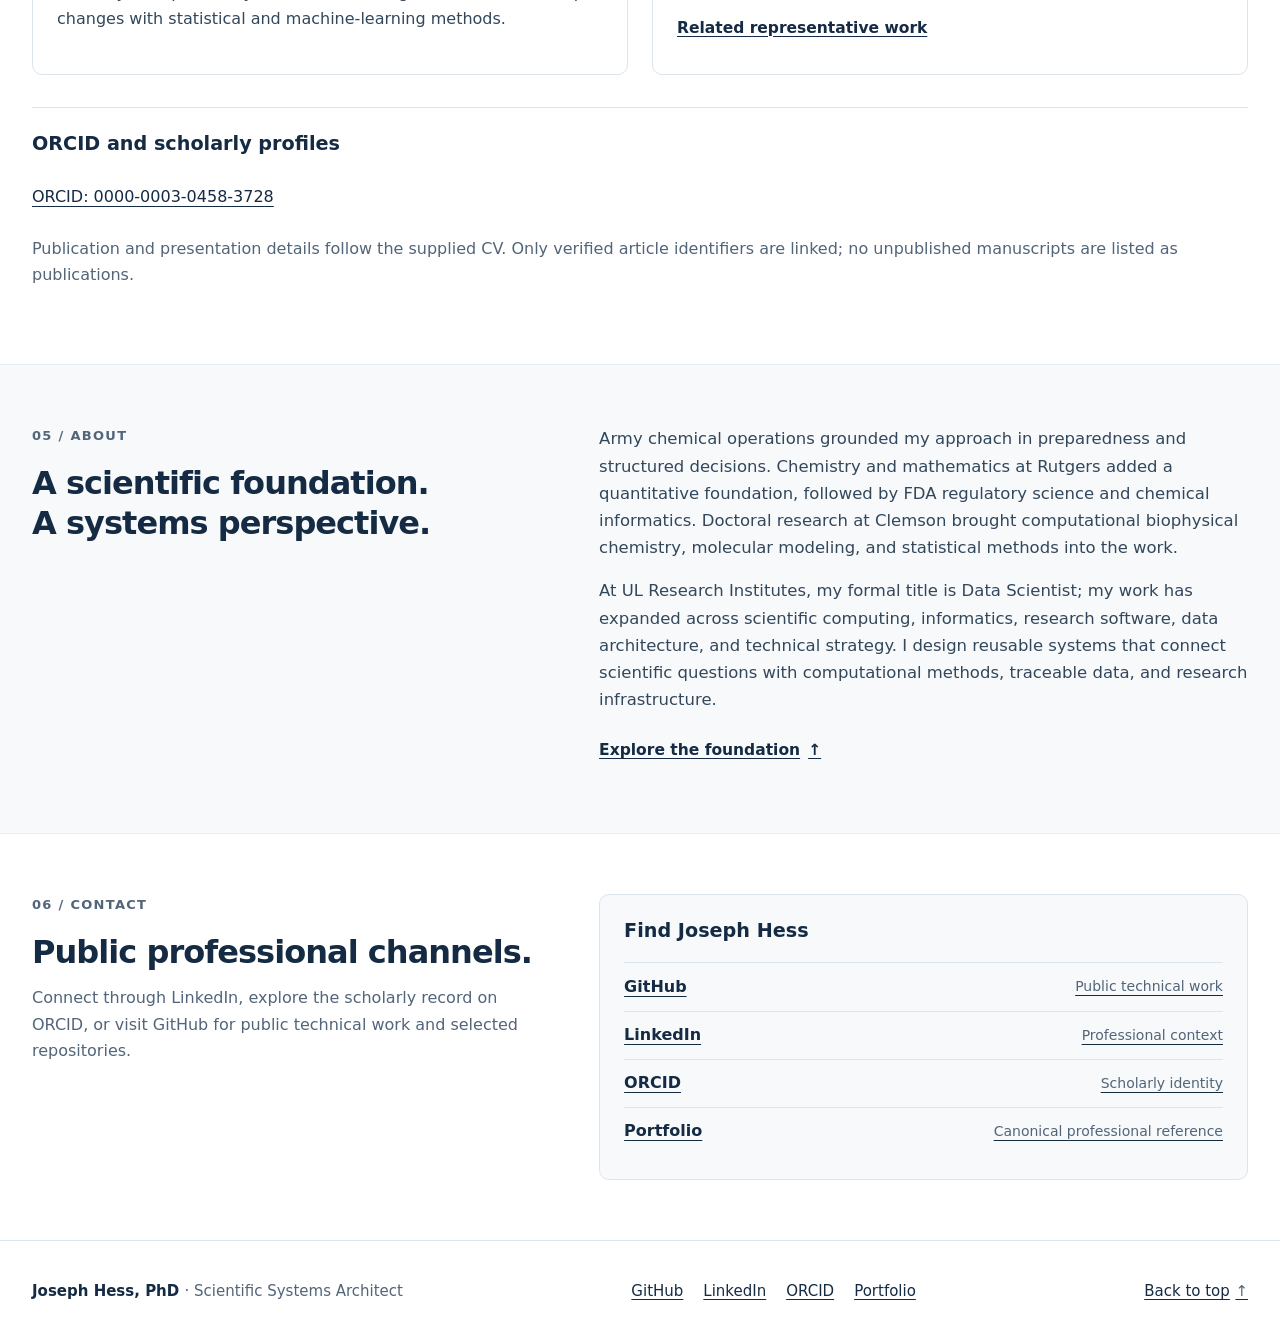
==== commit 1d694266: "Update portfolio design" ====
--- a/index.html
+++ b/index.html
@@ -3,14 +3,14 @@
 <head>
   <meta charset="utf-8">
   <meta name="viewport" content="width=device-width, initial-scale=1">
-  <meta name="description" content="Joseph Hess, PhD, is a Scientific Research Architect working across computational science, scientific informatics, and research technology.">
+  <meta name="description" content="Joseph Hess, PhD, is a Scientific Systems Architect working across computational science, scientific informatics, and research technology.">
   <meta name="theme-color" content="#142b43">
   <meta property="og:type" content="website">
-  <meta property="og:title" content="Joseph Hess, PhD | Scientific Research Architect">
+  <meta property="og:title" content="Joseph Hess, PhD | Scientific Systems Architect">
   <meta property="og:description" content="Computational science, scientific informatics, and research technology connected through research architecture and technical strategy.">
   <meta property="og:url" content="https://hess80.github.io/">
   <meta property="og:site_name" content="Joseph Hess, PhD">
-  <title>Joseph Hess, PhD | Scientific Research Architect</title>
+  <title>Joseph Hess, PhD | Scientific Systems Architect</title>
   <link rel="icon" href="data:image/svg+xml,%3Csvg xmlns='http://www.w3.org/2000/svg' viewBox='0 0 32 32'%3E%3Crect width='32' height='32' rx='6' fill='%23142b43'/%3E%3Cpath d='M9 8v11a4 4 0 0 1-4 4m11-15v16m10-16v16M16 16h10' fill='none' stroke='white' stroke-width='2'/%3E%3C/svg%3E">
   <link rel="canonical" href="https://hess80.github.io/">
   <link rel="stylesheet" href="assets/css/styles.css">
@@ -22,9 +22,9 @@
     "@id": "https://hess80.github.io/#person",
     "name": "Joseph Hess",
     "honorificSuffix": "PhD",
-    "jobTitle": "Data Scientist",
+    "jobTitle": "Scientific Systems Architect",
     "url": "https://hess80.github.io/",
-    "description": "Scientific Research Architect working across computational science, scientific informatics, and research technology, with a foundation in chemistry.",
+    "description": "Scientific Systems Architect working across computational science, scientific informatics, and research technology, with a foundation in chemistry.",
     "alumniOf": [
       {"@type": "CollegeOrUniversity", "name": "Clemson University"},
       {"@type": "CollegeOrUniversity", "name": "Rutgers University"}
@@ -70,7 +70,7 @@
       <div class="hero-copy">
         <p class="eyebrow">Chemistry · Computation · Connection</p>
         <h1 id="hero-title">Joseph Hess<span class="credential">, PhD</span></h1>
-        <p class="formal-title">Scientific Research Architect</p>
+        <p class="formal-title">Scientific Systems Architect</p>
         <p class="scope">Computational Science <span>|</span> Scientific Informatics <span>|</span> Research Technology</p>
         <p class="hero-summary">I design computational methods, scientific data systems, and research platforms that connect complex scientific questions with reproducible analysis and reusable infrastructure. I contribute to technical direction by translating research needs into systems and workflows that can be reused across projects.</p>
         <div class="actions">
@@ -86,7 +86,7 @@
       </div>
       <aside class="identity-map" aria-label="Professional knowledge map">
         <p class="map-label">A connected scientific practice</p>
-        <div class="map-root">Joseph Hess, PhD<span>Scientific Research Architect</span></div>
+        <div class="map-root">Joseph Hess, PhD<span>Scientific Systems Architect</span></div>
         <div class="map-branches">
           <a class="map-node science" href="#science-title"><svg class="icon" aria-hidden="true"><use href="#icon-science"/></svg><span>Computational Science</span></a>
           <a class="map-node infrastructure" href="#infrastructure-title"><svg class="icon" aria-hidden="true"><use href="#icon-network"/></svg><span>Scientific Informatics</span></a>
@@ -227,6 +227,6 @@
       <div class="contact-card"><h3>Find Joseph Hess</h3><ul class="contact-links"><li><a href="https://github.com/hess80/" aria-label="Visit Joseph Hess's public GitHub profile">GitHub <span>Public technical work</span></a></li><li><a href="https://www.linkedin.com/in/joseph-hess-phd/" aria-label="Connect with Joseph Hess, PhD on LinkedIn">LinkedIn <span>Professional context</span></a></li><li><a href="https://orcid.org/0000-0003-0458-3728" aria-label="Visit Joseph Hess's ORCID record">ORCID <span>Scholarly identity</span></a></li><li><a href="https://hess80.github.io/" aria-label="Visit Joseph Hess's canonical portfolio">Portfolio <span>Canonical professional reference</span></a></li></ul></div>
     </section>
   </main>
-  <footer class="site-footer"><div class="container footer-inner"><p>Joseph Hess, PhD <span>· Scientific Research Architect</span></p><ul class="profile-links" aria-label="Footer professional channels"><li><a href="https://github.com/hess80/" aria-label="Joseph Hess on GitHub">GitHub</a></li><li><a href="https://www.linkedin.com/in/joseph-hess-phd/" aria-label="Joseph Hess, PhD on LinkedIn">LinkedIn</a></li><li><a href="https://orcid.org/0000-0003-0458-3728" aria-label="Joseph Hess on ORCID">ORCID</a></li><li><a href="https://hess80.github.io/" aria-label="Joseph Hess's canonical portfolio">Portfolio</a></li></ul><a href="#home">Back to top <span aria-hidden="true">↑</span></a></div></footer>
+  <footer class="site-footer"><div class="container footer-inner"><p>Joseph Hess, PhD <span>· Scientific Systems Architect</span></p><ul class="profile-links" aria-label="Footer professional channels"><li><a href="https://github.com/hess80/" aria-label="Joseph Hess on GitHub">GitHub</a></li><li><a href="https://www.linkedin.com/in/joseph-hess-phd/" aria-label="Joseph Hess, PhD on LinkedIn">LinkedIn</a></li><li><a href="https://orcid.org/0000-0003-0458-3728" aria-label="Joseph Hess on ORCID">ORCID</a></li><li><a href="https://hess80.github.io/" aria-label="Joseph Hess's canonical portfolio">Portfolio</a></li></ul><a href="#home">Back to top <span aria-hidden="true">↑</span></a></div></footer>
 </body>
 </html>
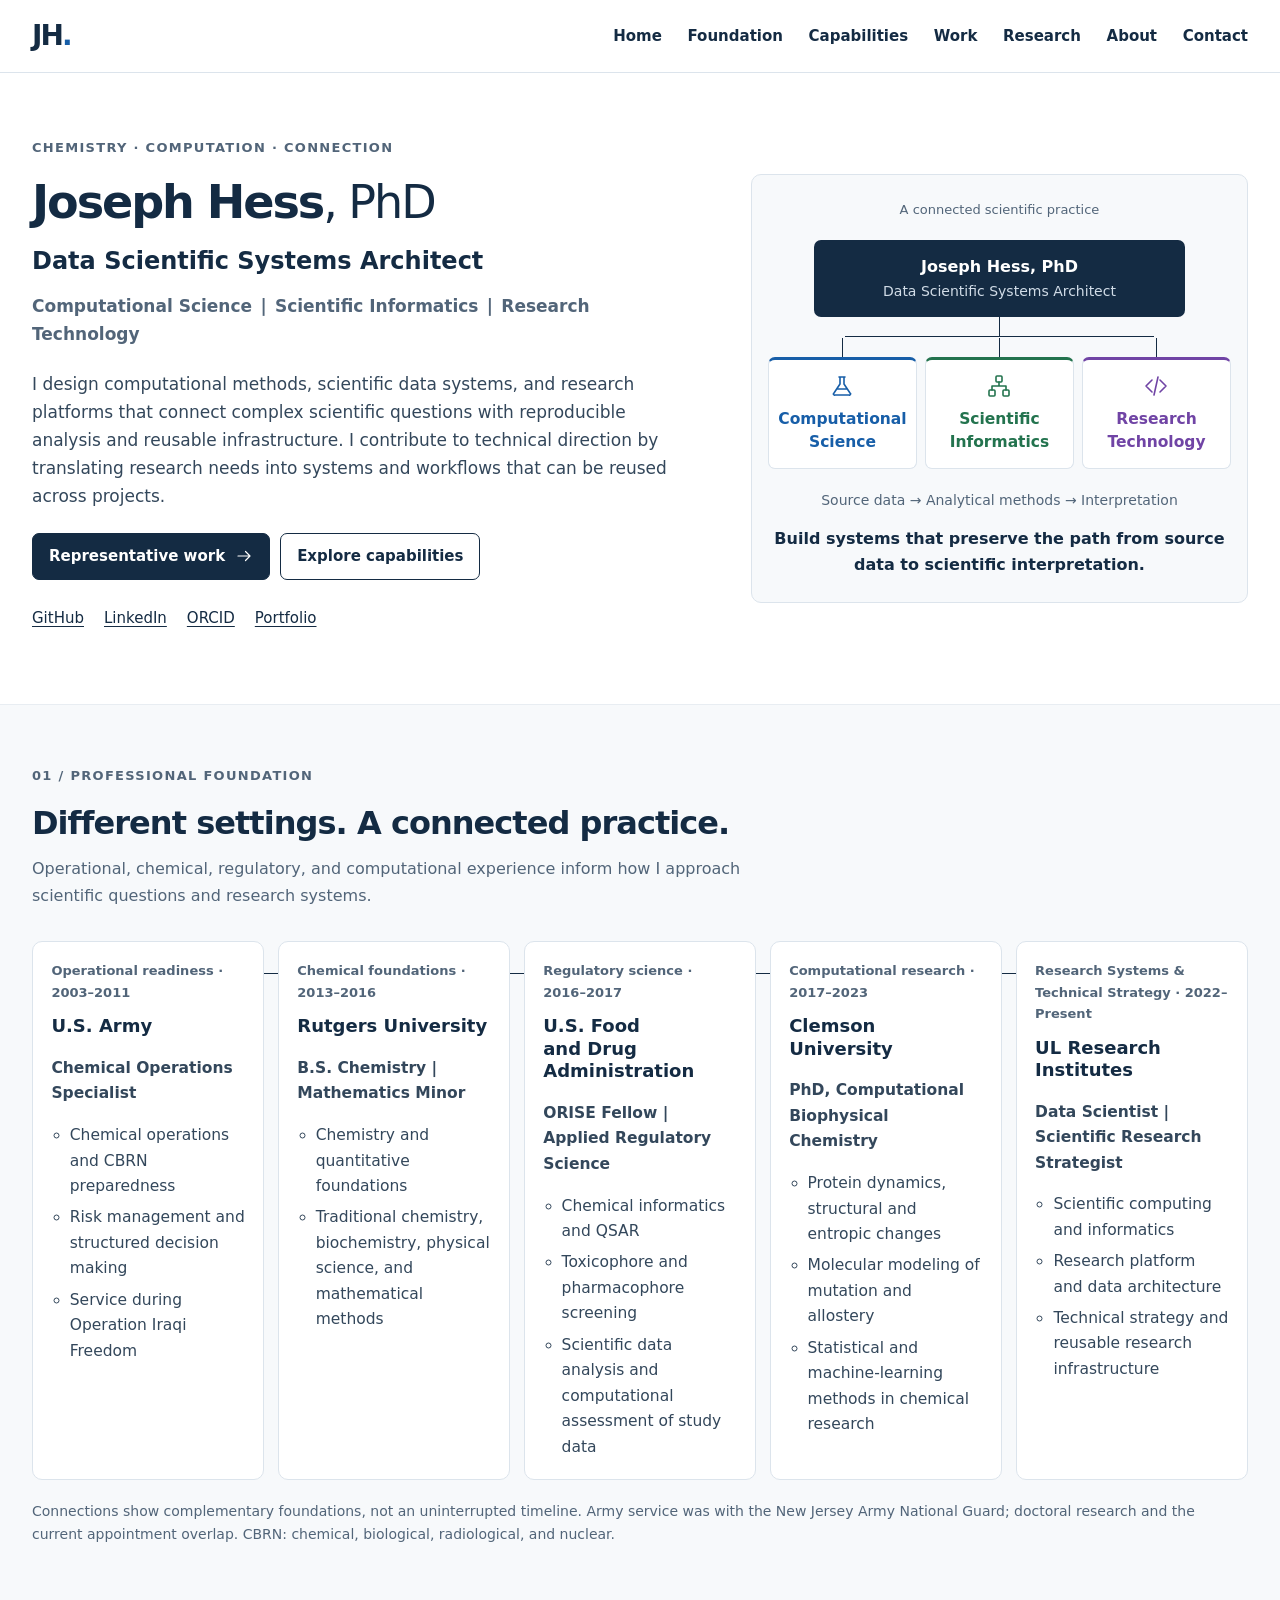
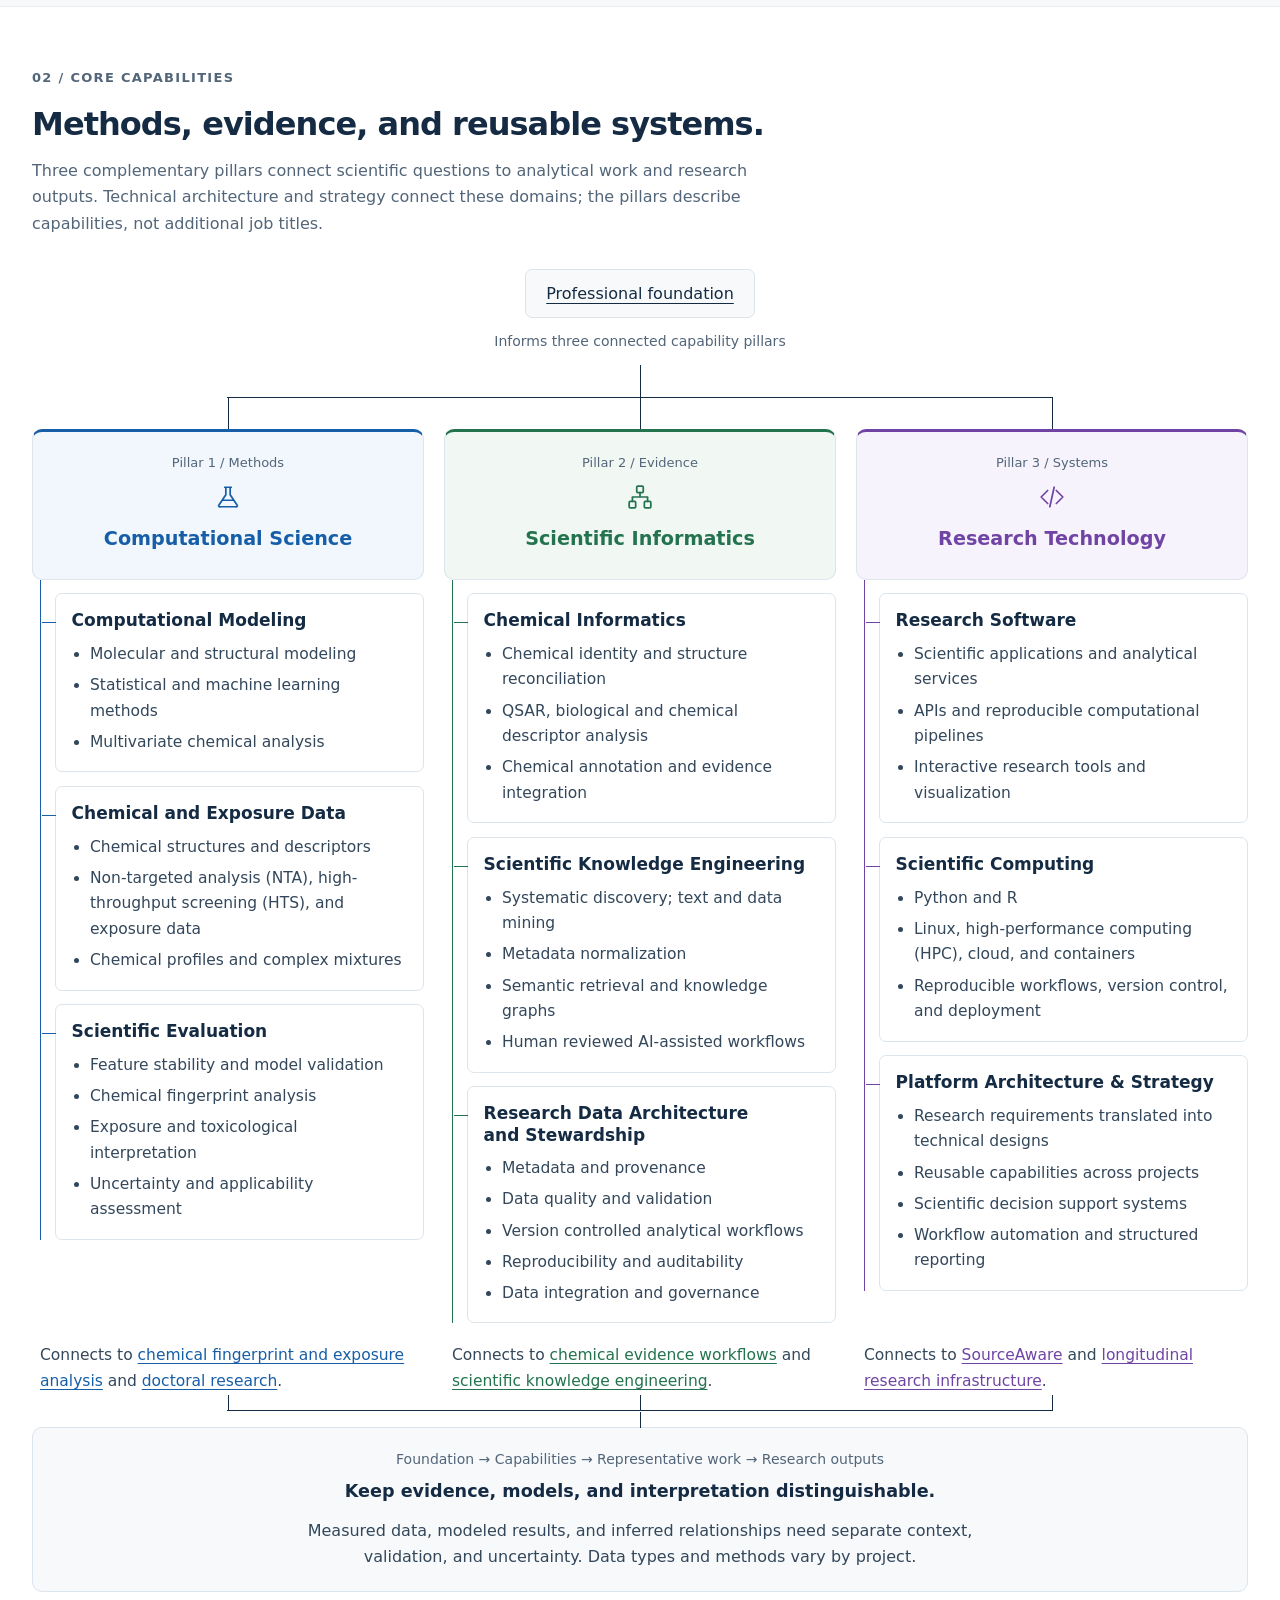
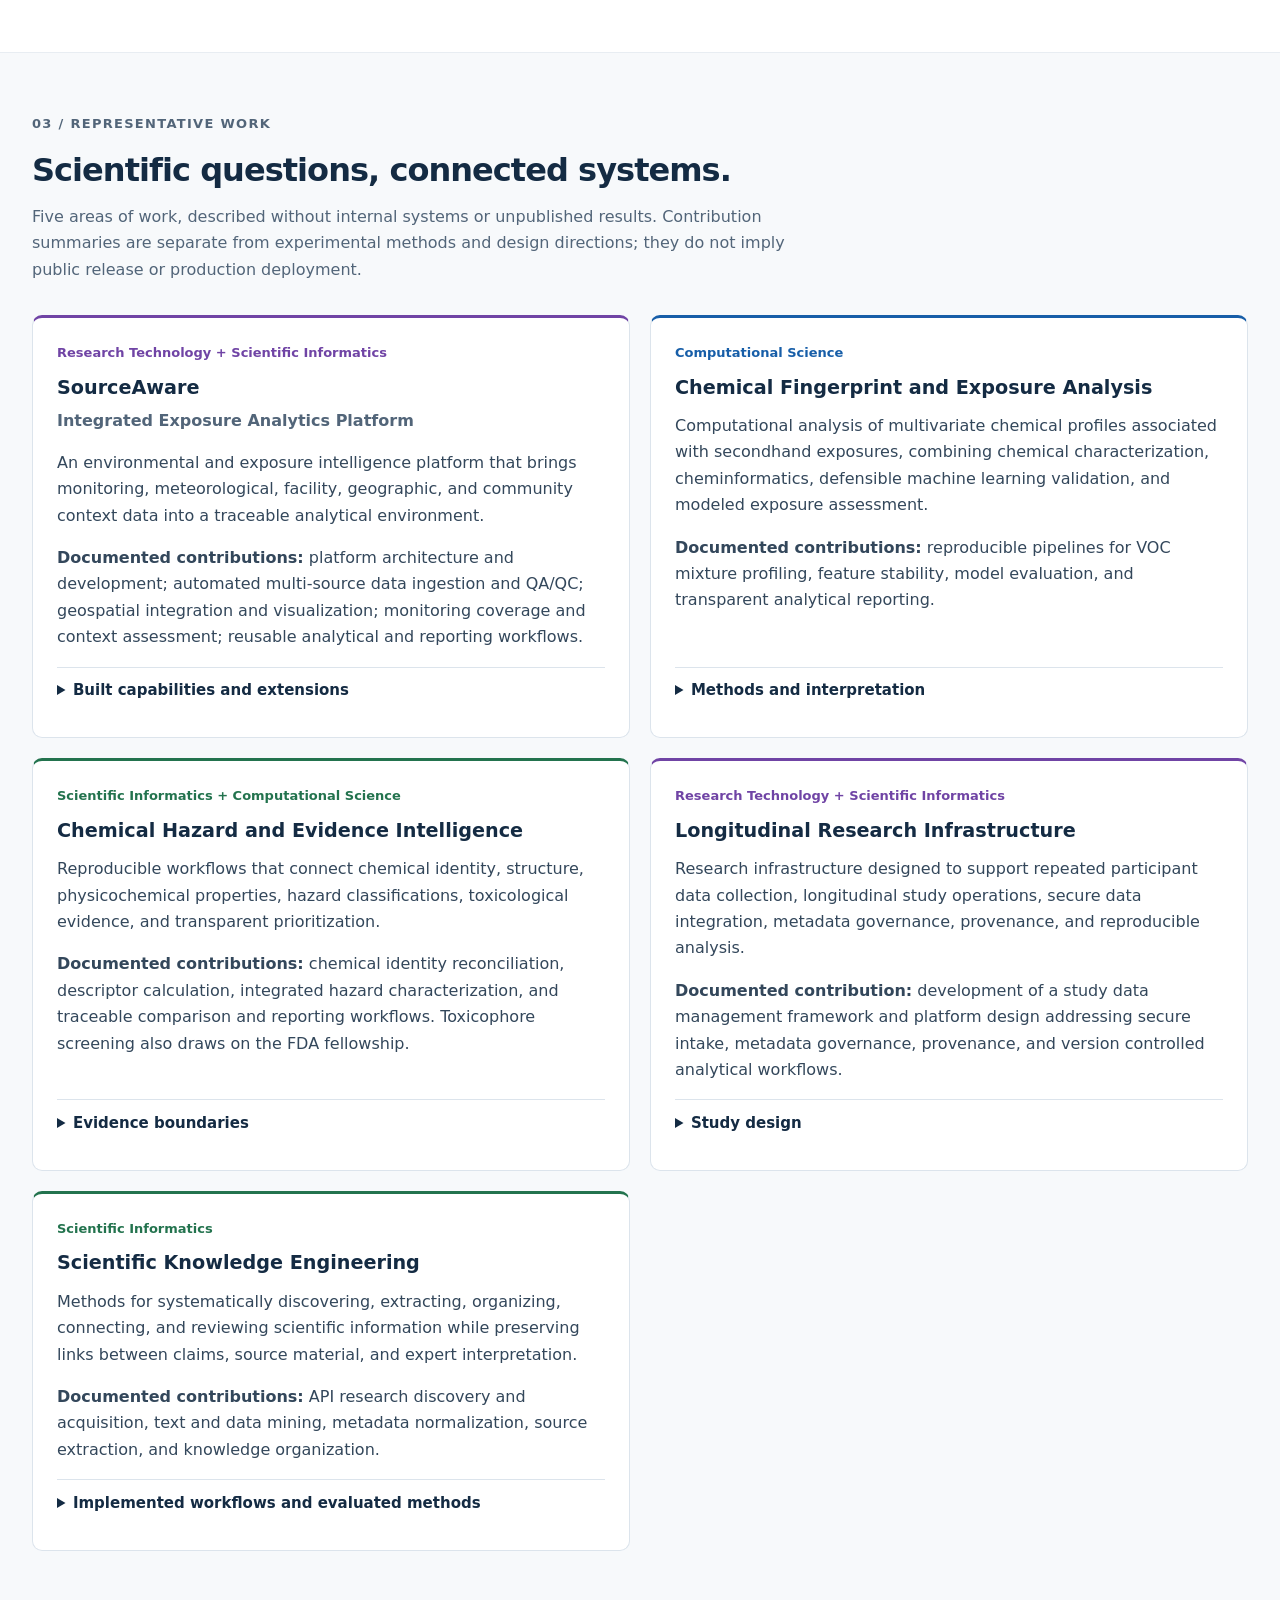
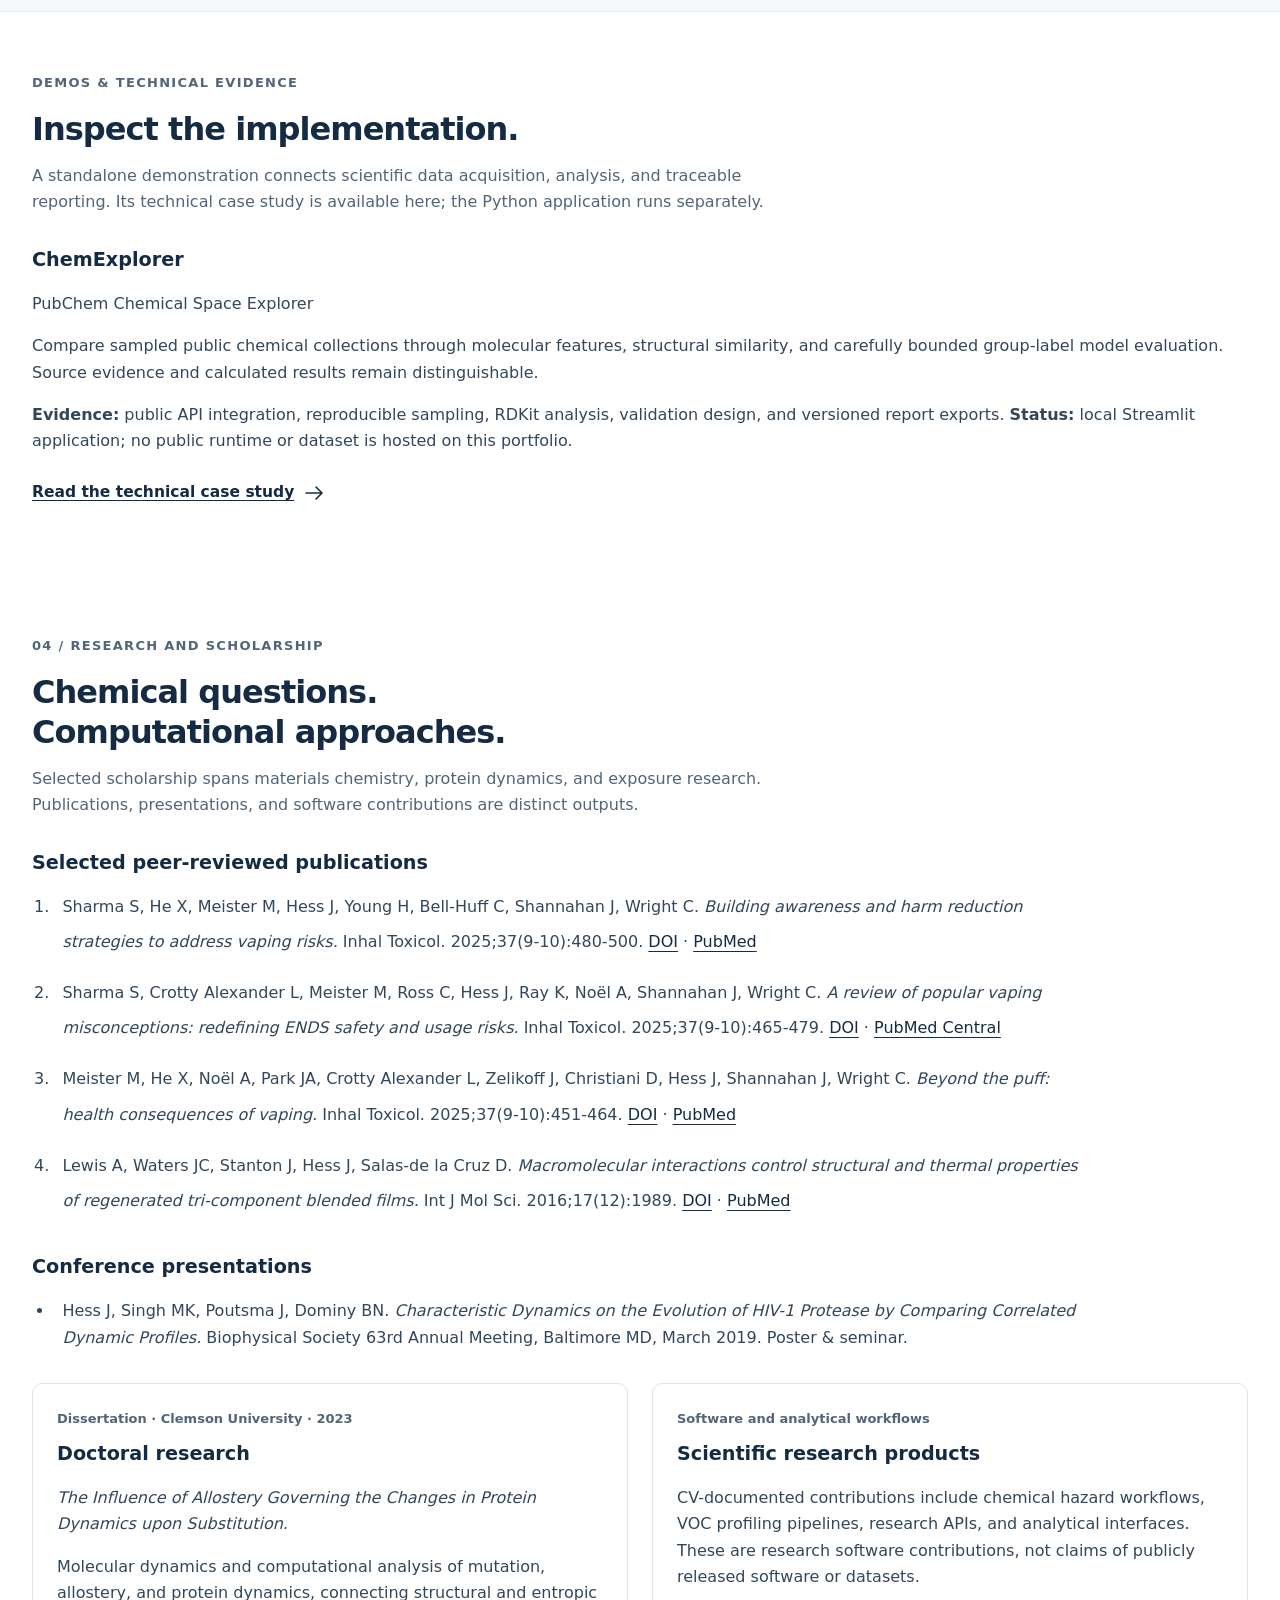
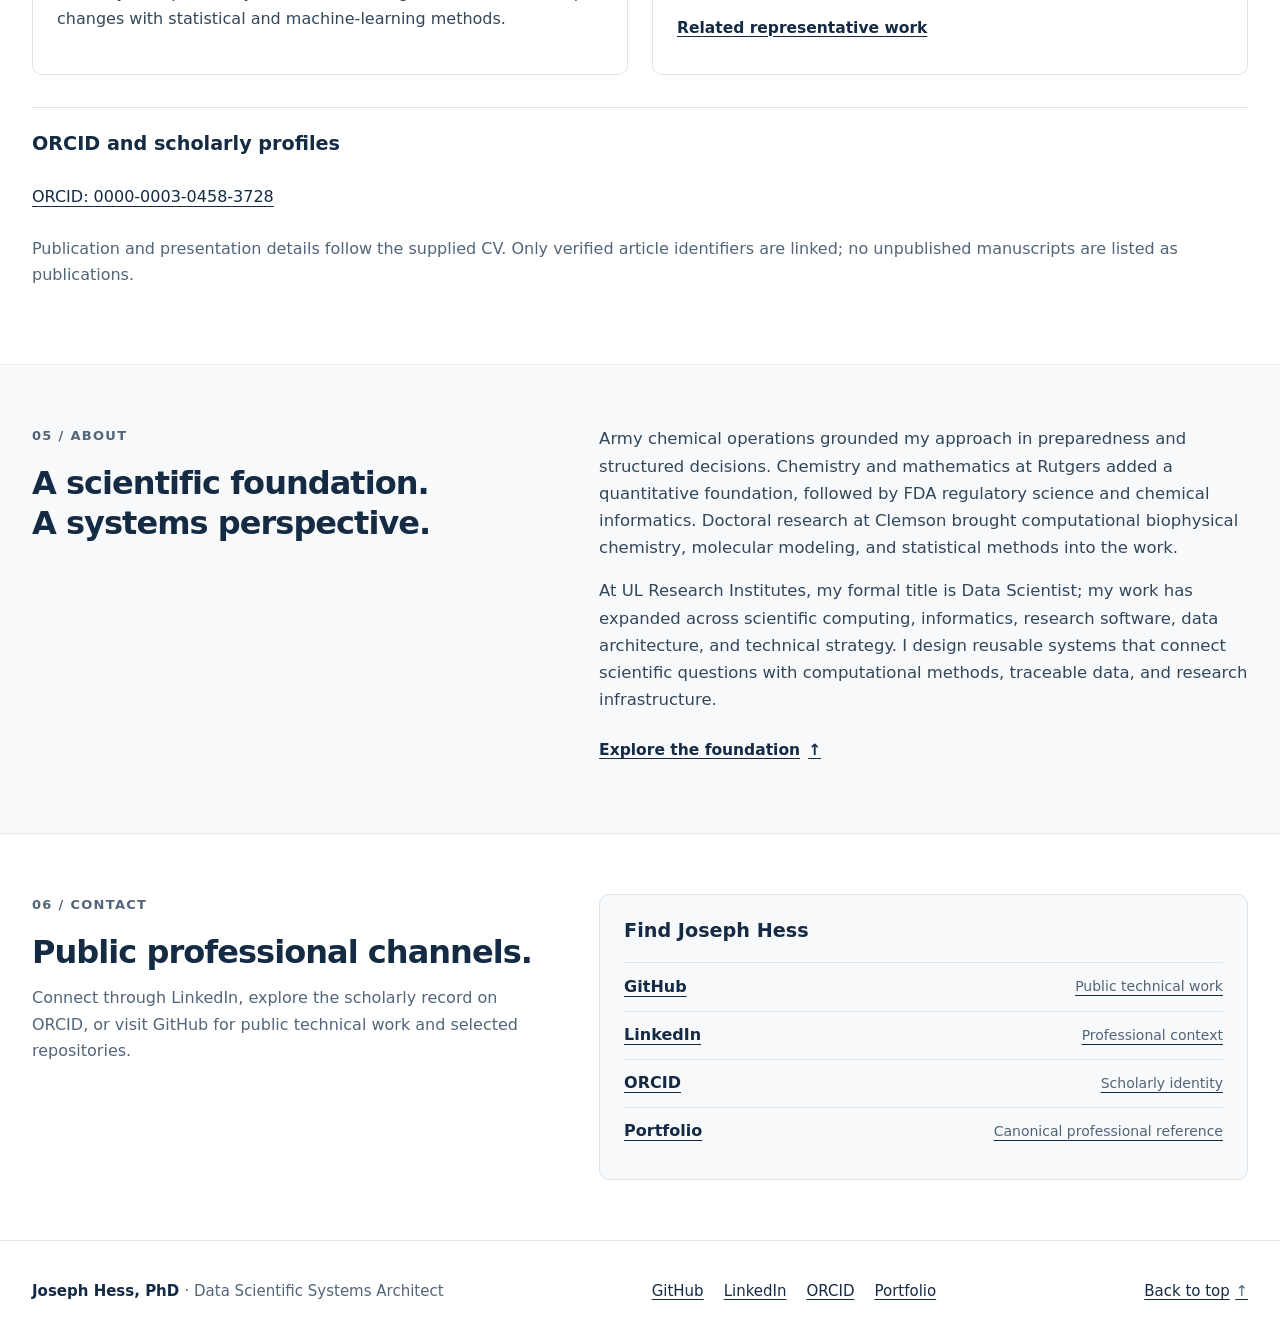
==== commit 6ced2694: "Update job title and description to Data Scientist" ====
--- a/index.html
+++ b/index.html
@@ -3,14 +3,14 @@
 <head>
   <meta charset="utf-8">
   <meta name="viewport" content="width=device-width, initial-scale=1">
-  <meta name="description" content="Joseph Hess, PhD, is a Scientific Systems Architect working across computational science, scientific informatics, and research technology.">
+  <meta name="description" content="Joseph Hess, PhD, is a Data Scientific Systems Architect working across computational science, scientific informatics, and research technology.">
   <meta name="theme-color" content="#142b43">
   <meta property="og:type" content="website">
-  <meta property="og:title" content="Joseph Hess, PhD | Scientific Systems Architect">
+  <meta property="og:title" content="Joseph Hess, PhD | Data Scientific Systems Architect">
   <meta property="og:description" content="Computational science, scientific informatics, and research technology connected through research architecture and technical strategy.">
   <meta property="og:url" content="https://hess80.github.io/">
   <meta property="og:site_name" content="Joseph Hess, PhD">
-  <title>Joseph Hess, PhD | Scientific Systems Architect</title>
+  <title>Joseph Hess, PhD | Data Scientific Systems Architect</title>
   <link rel="icon" href="data:image/svg+xml,%3Csvg xmlns='http://www.w3.org/2000/svg' viewBox='0 0 32 32'%3E%3Crect width='32' height='32' rx='6' fill='%23142b43'/%3E%3Cpath d='M9 8v11a4 4 0 0 1-4 4m11-15v16m10-16v16M16 16h10' fill='none' stroke='white' stroke-width='2'/%3E%3C/svg%3E">
   <link rel="canonical" href="https://hess80.github.io/">
   <link rel="stylesheet" href="assets/css/styles.css">
@@ -22,9 +22,9 @@
     "@id": "https://hess80.github.io/#person",
     "name": "Joseph Hess",
     "honorificSuffix": "PhD",
-    "jobTitle": "Scientific Systems Architect",
+    "jobTitle": "Data Scientist | Systems Architect",
     "url": "https://hess80.github.io/",
-    "description": "Scientific Systems Architect working across computational science, scientific informatics, and research technology, with a foundation in chemistry.",
+    "description": "Data Scientific Systems Architect working across computational science, scientific informatics, and research technology, with a foundation in chemistry.",
     "alumniOf": [
       {"@type": "CollegeOrUniversity", "name": "Clemson University"},
       {"@type": "CollegeOrUniversity", "name": "Rutgers University"}
@@ -70,7 +70,7 @@
       <div class="hero-copy">
         <p class="eyebrow">Chemistry · Computation · Connection</p>
         <h1 id="hero-title">Joseph Hess<span class="credential">, PhD</span></h1>
-        <p class="formal-title">Scientific Systems Architect</p>
+        <p class="formal-title">Data Scientific Systems Architect</p>
         <p class="scope">Computational Science <span>|</span> Scientific Informatics <span>|</span> Research Technology</p>
         <p class="hero-summary">I design computational methods, scientific data systems, and research platforms that connect complex scientific questions with reproducible analysis and reusable infrastructure. I contribute to technical direction by translating research needs into systems and workflows that can be reused across projects.</p>
         <div class="actions">
@@ -86,7 +86,7 @@
       </div>
       <aside class="identity-map" aria-label="Professional knowledge map">
         <p class="map-label">A connected scientific practice</p>
-        <div class="map-root">Joseph Hess, PhD<span>Scientific Systems Architect</span></div>
+        <div class="map-root">Joseph Hess, PhD<span>Data Scientific Systems Architect</span></div>
         <div class="map-branches">
           <a class="map-node science" href="#science-title"><svg class="icon" aria-hidden="true"><use href="#icon-science"/></svg><span>Computational Science</span></a>
           <a class="map-node infrastructure" href="#infrastructure-title"><svg class="icon" aria-hidden="true"><use href="#icon-network"/></svg><span>Scientific Informatics</span></a>
@@ -227,6 +227,6 @@
       <div class="contact-card"><h3>Find Joseph Hess</h3><ul class="contact-links"><li><a href="https://github.com/hess80/" aria-label="Visit Joseph Hess's public GitHub profile">GitHub <span>Public technical work</span></a></li><li><a href="https://www.linkedin.com/in/joseph-hess-phd/" aria-label="Connect with Joseph Hess, PhD on LinkedIn">LinkedIn <span>Professional context</span></a></li><li><a href="https://orcid.org/0000-0003-0458-3728" aria-label="Visit Joseph Hess's ORCID record">ORCID <span>Scholarly identity</span></a></li><li><a href="https://hess80.github.io/" aria-label="Visit Joseph Hess's canonical portfolio">Portfolio <span>Canonical professional reference</span></a></li></ul></div>
     </section>
   </main>
-  <footer class="site-footer"><div class="container footer-inner"><p>Joseph Hess, PhD <span>· Scientific Systems Architect</span></p><ul class="profile-links" aria-label="Footer professional channels"><li><a href="https://github.com/hess80/" aria-label="Joseph Hess on GitHub">GitHub</a></li><li><a href="https://www.linkedin.com/in/joseph-hess-phd/" aria-label="Joseph Hess, PhD on LinkedIn">LinkedIn</a></li><li><a href="https://orcid.org/0000-0003-0458-3728" aria-label="Joseph Hess on ORCID">ORCID</a></li><li><a href="https://hess80.github.io/" aria-label="Joseph Hess's canonical portfolio">Portfolio</a></li></ul><a href="#home">Back to top <span aria-hidden="true">↑</span></a></div></footer>
+  <footer class="site-footer"><div class="container footer-inner"><p>Joseph Hess, PhD <span>· Data Scientific Systems Architect</span></p><ul class="profile-links" aria-label="Footer professional channels"><li><a href="https://github.com/hess80/" aria-label="Joseph Hess on GitHub">GitHub</a></li><li><a href="https://www.linkedin.com/in/joseph-hess-phd/" aria-label="Joseph Hess, PhD on LinkedIn">LinkedIn</a></li><li><a href="https://orcid.org/0000-0003-0458-3728" aria-label="Joseph Hess on ORCID">ORCID</a></li><li><a href="https://hess80.github.io/" aria-label="Joseph Hess's canonical portfolio">Portfolio</a></li></ul><a href="#home">Back to top <span aria-hidden="true">↑</span></a></div></footer>
 </body>
 </html>
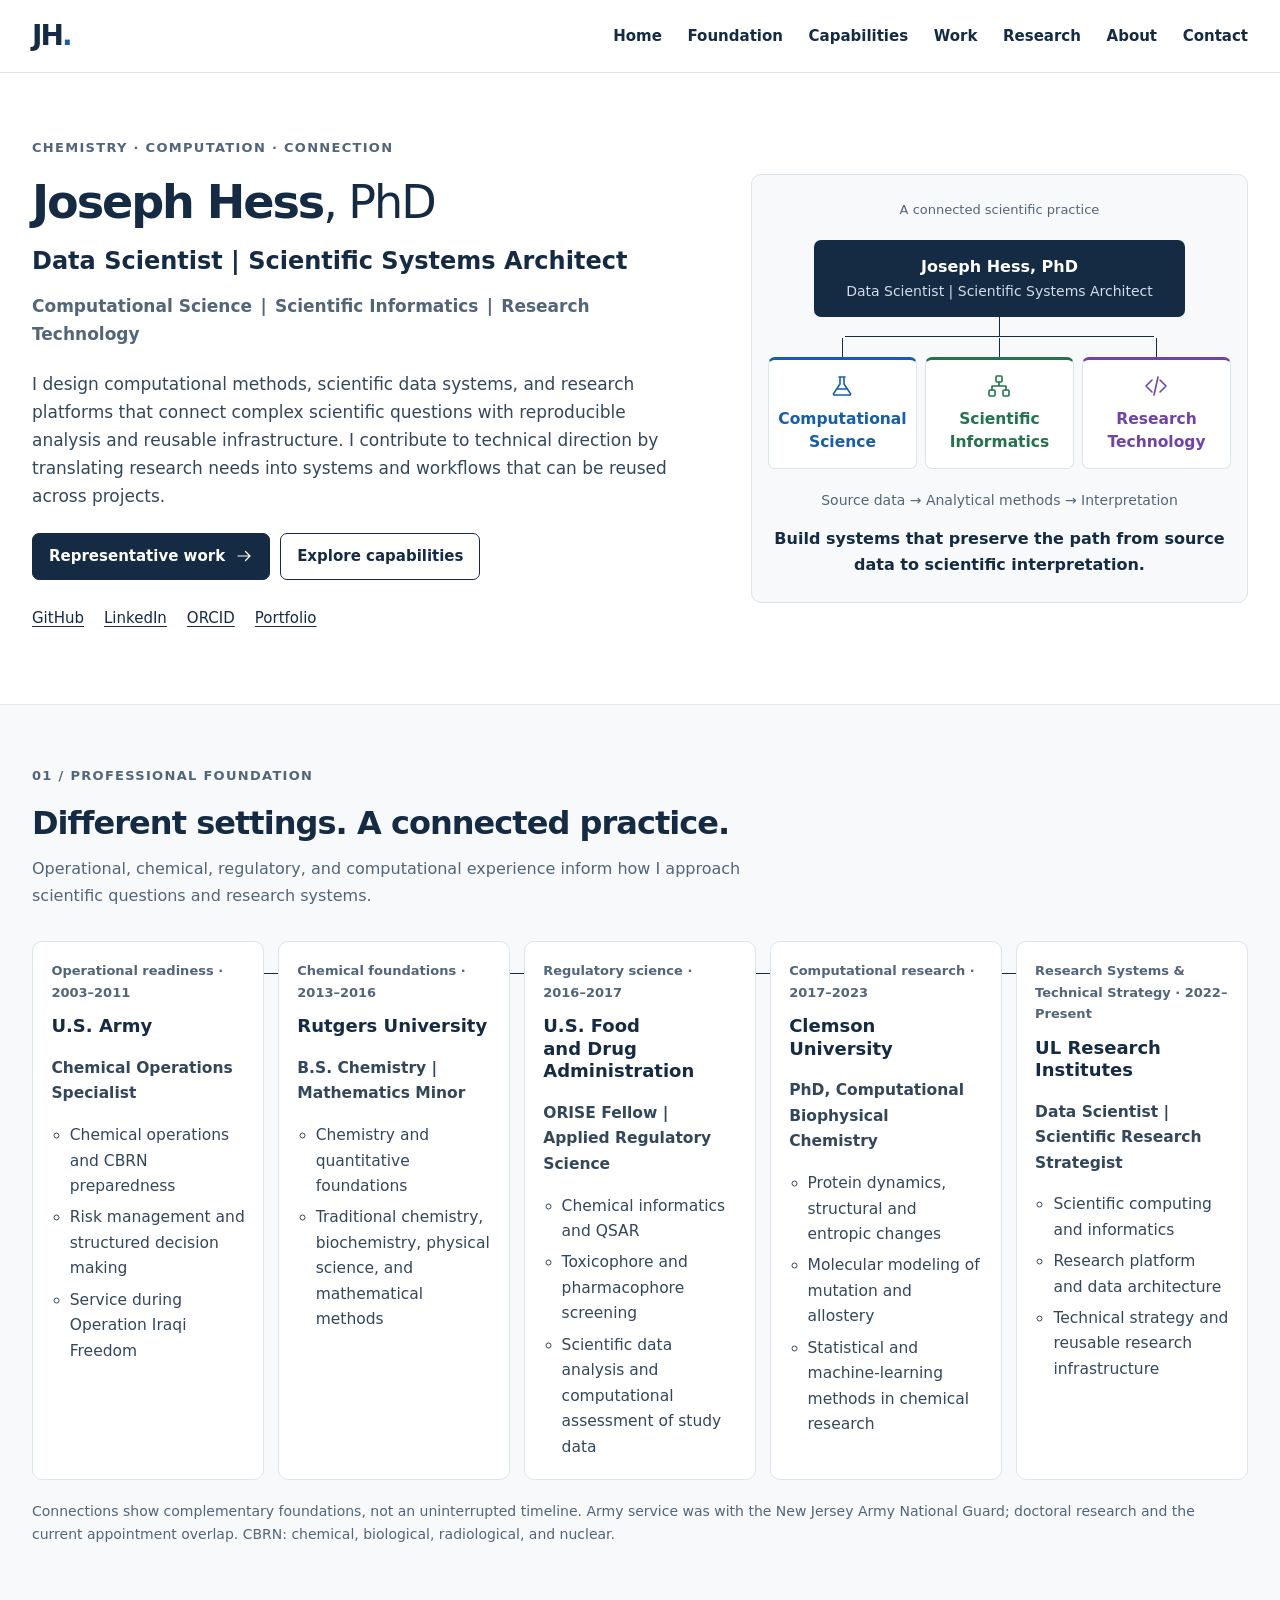
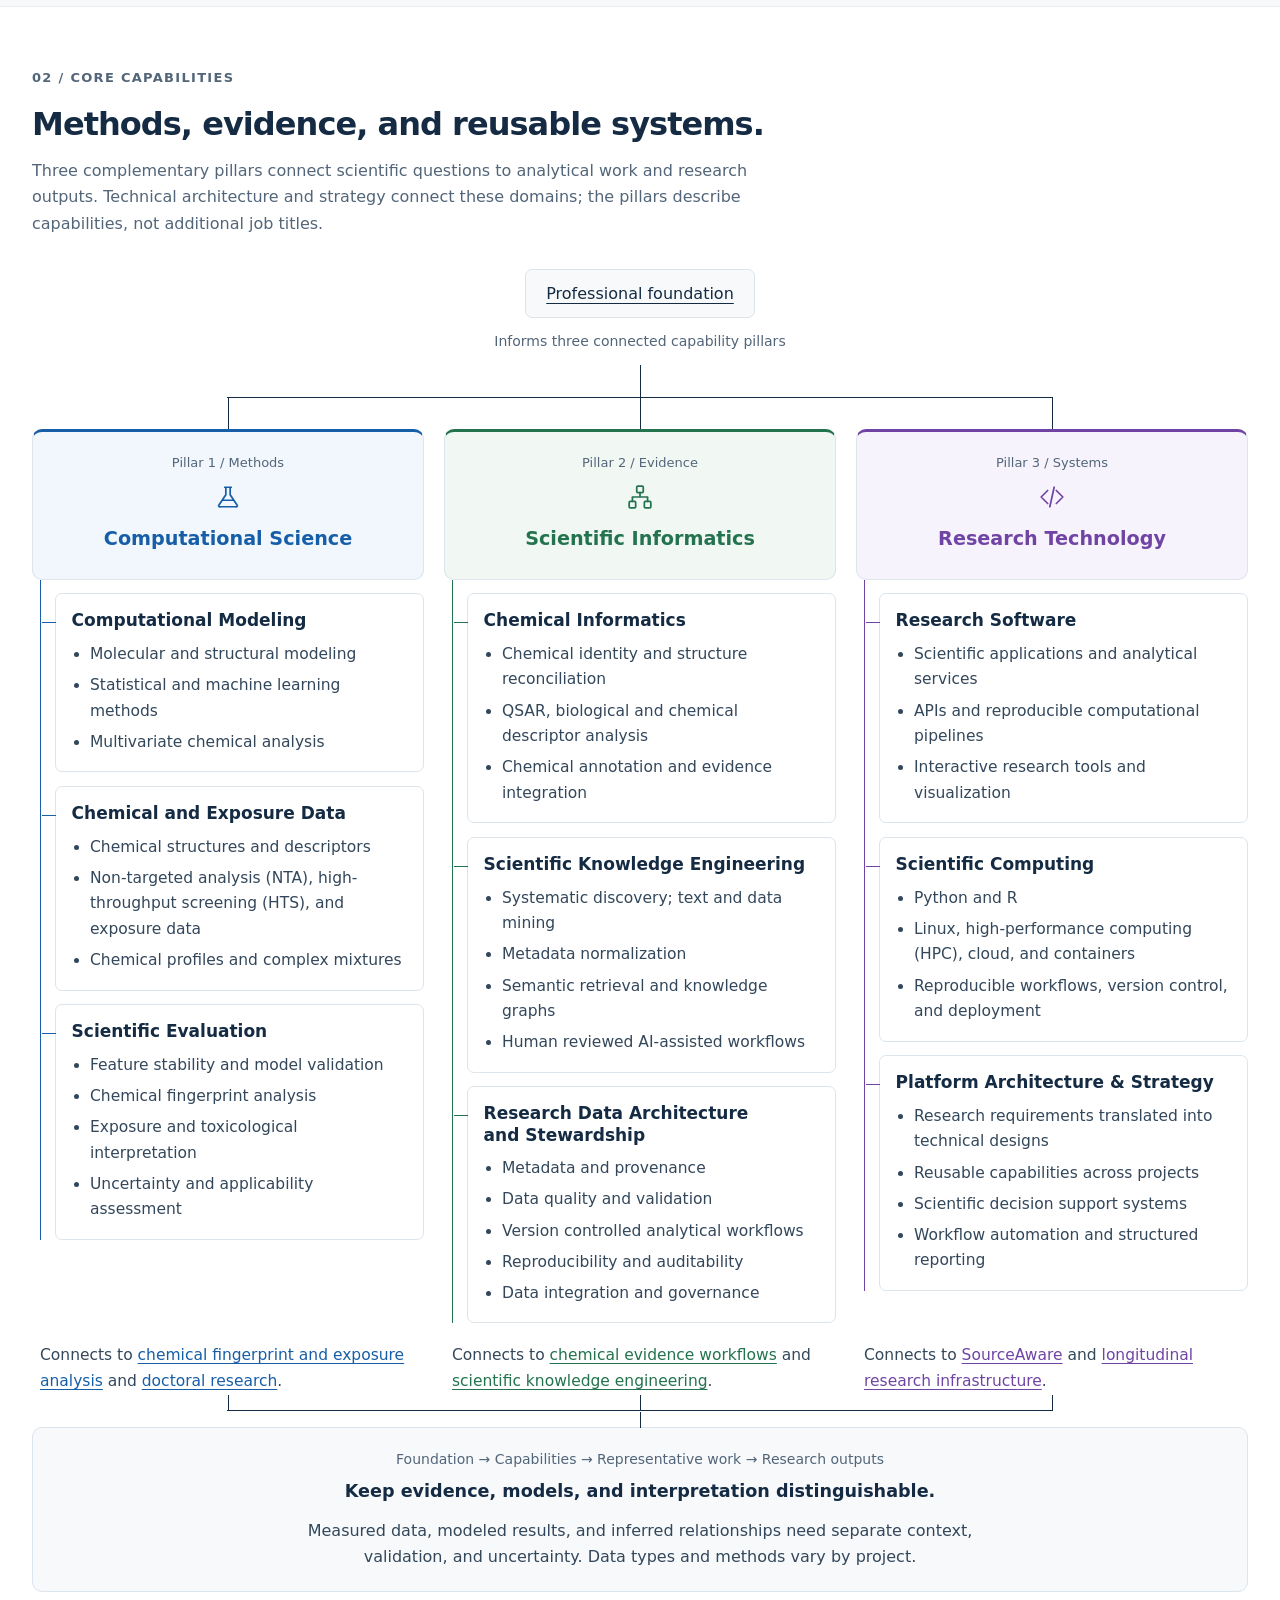
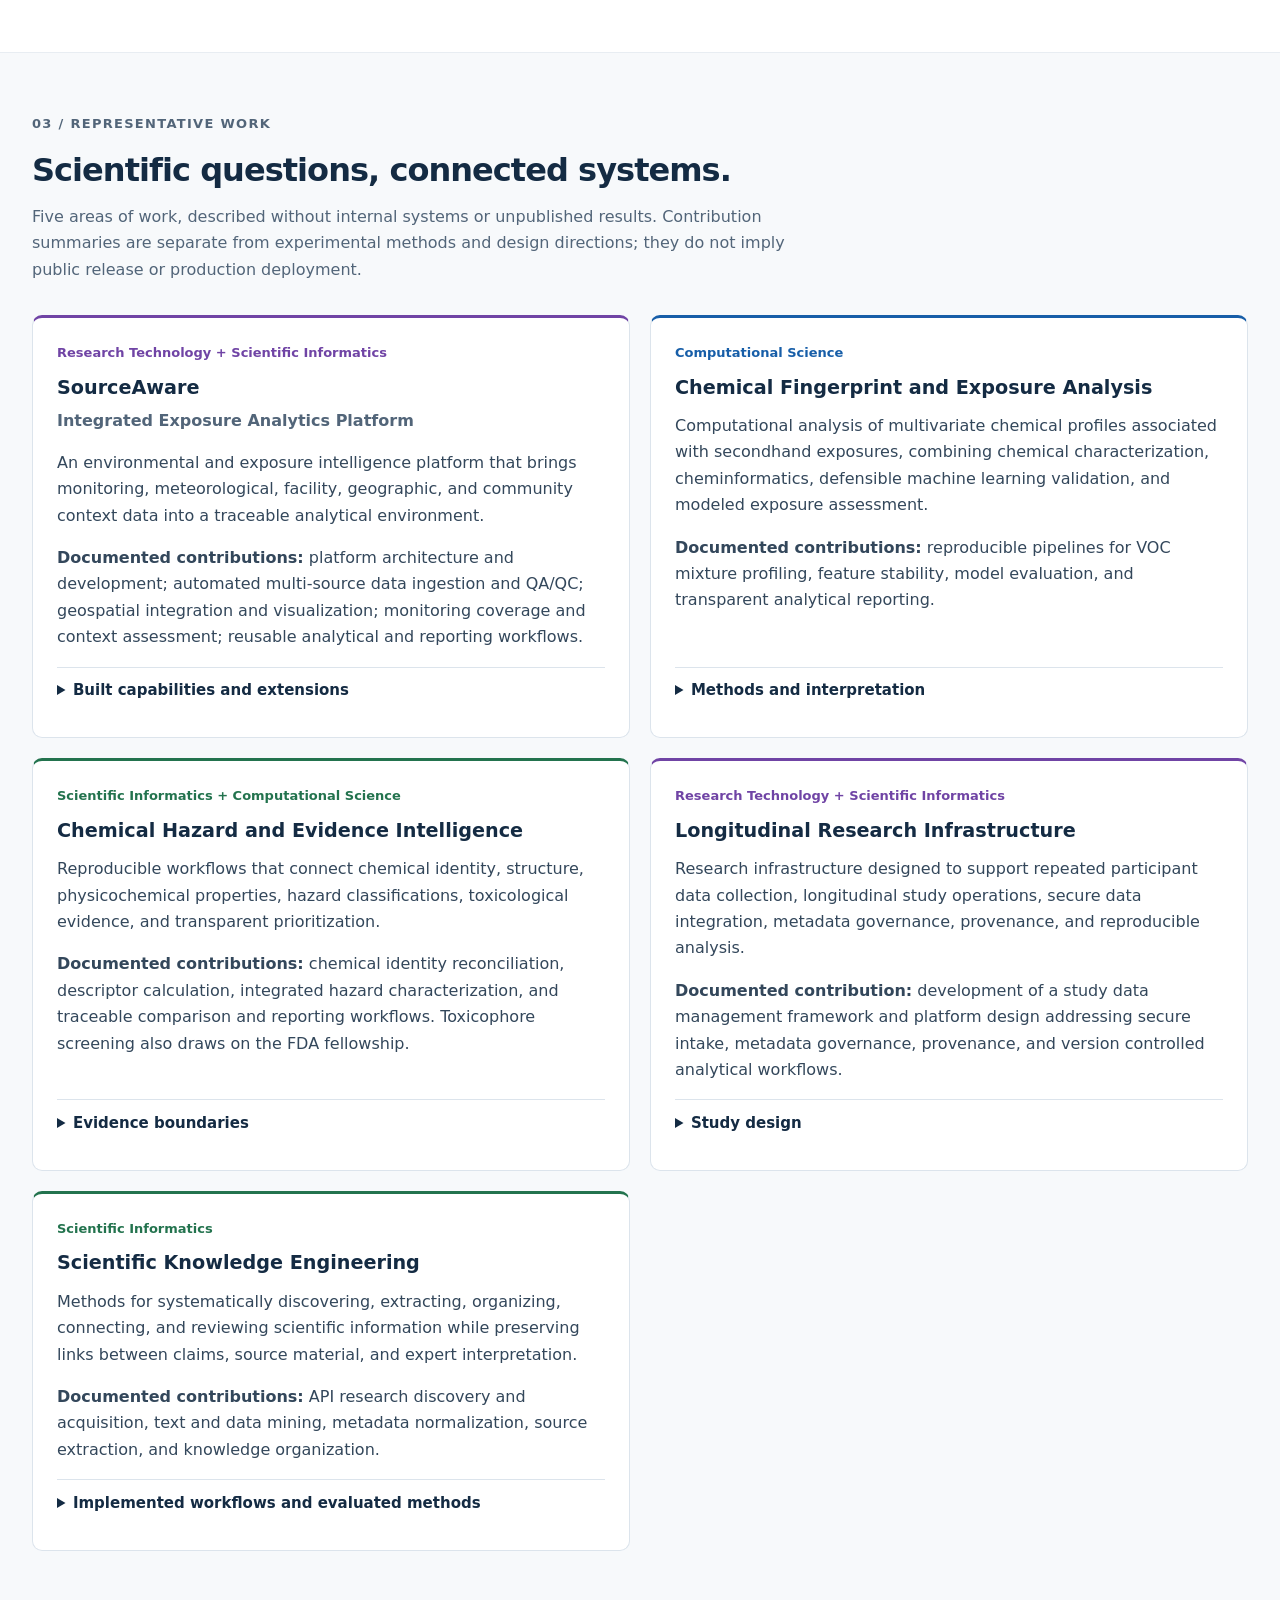
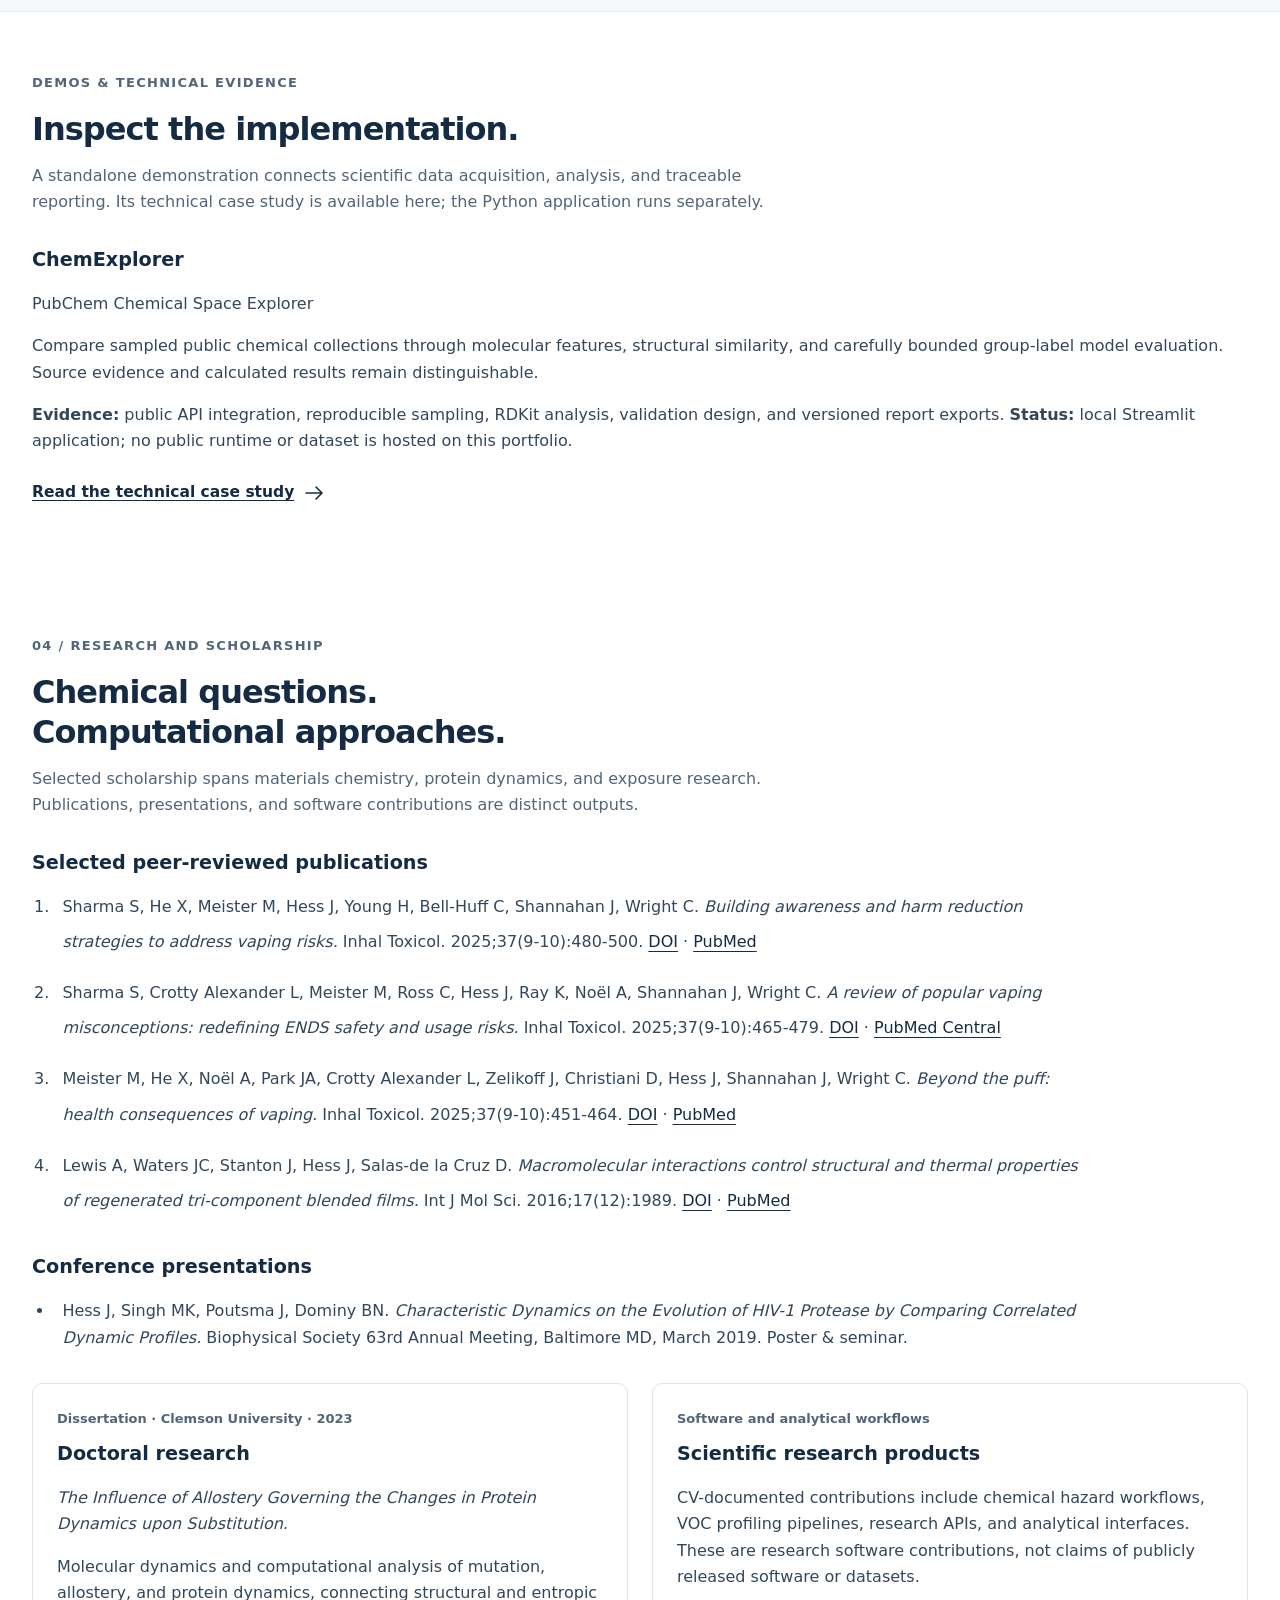
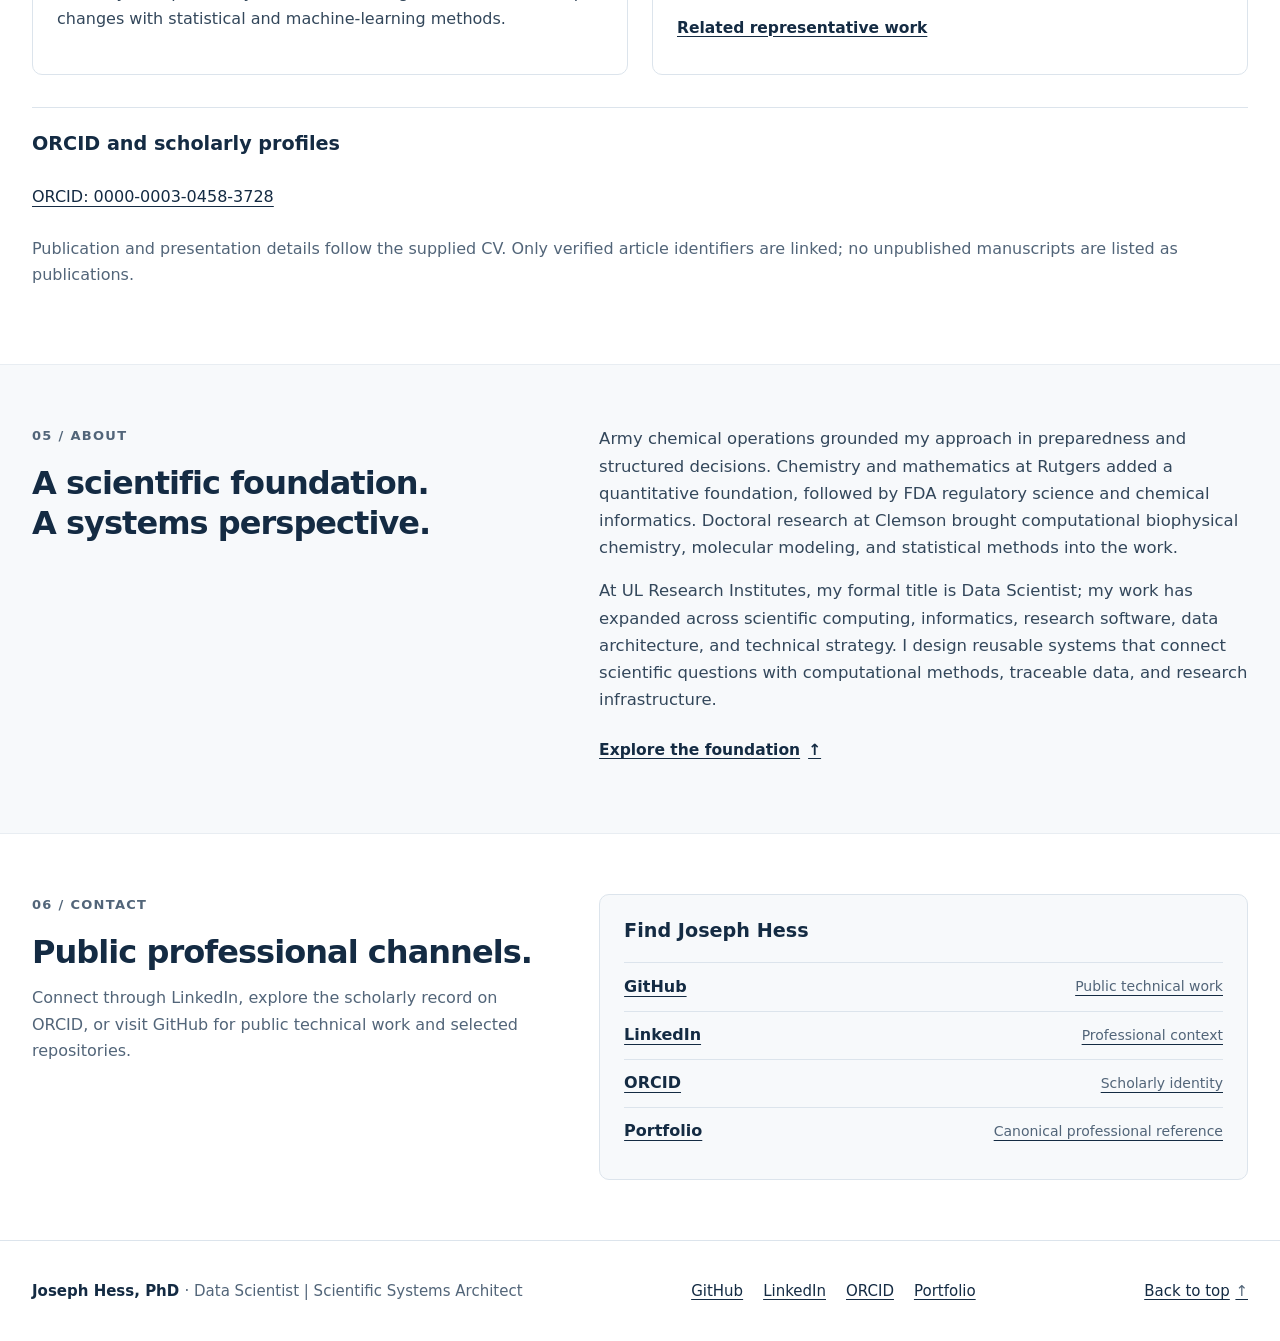
==== commit 4fb65c86: "Update job title and description in index.html" ====
--- a/index.html
+++ b/index.html
@@ -3,14 +3,14 @@
 <head>
   <meta charset="utf-8">
   <meta name="viewport" content="width=device-width, initial-scale=1">
-  <meta name="description" content="Joseph Hess, PhD, is a Data Scientific Systems Architect working across computational science, scientific informatics, and research technology.">
+  <meta name="description" content="Joseph Hess, PhD, is a Data Scientist developing Scientific Systems Architecture across computational science, scientific informatics, and research technology.">
   <meta name="theme-color" content="#142b43">
   <meta property="og:type" content="website">
-  <meta property="og:title" content="Joseph Hess, PhD | Data Scientific Systems Architect">
+  <meta property="og:title" content="Joseph Hess, PhD | Data Scientist | Scientific Systems Architect">
   <meta property="og:description" content="Computational science, scientific informatics, and research technology connected through research architecture and technical strategy.">
   <meta property="og:url" content="https://hess80.github.io/">
   <meta property="og:site_name" content="Joseph Hess, PhD">
-  <title>Joseph Hess, PhD | Data Scientific Systems Architect</title>
+  <title>Joseph Hess, PhD | Data Scientist | Scientific Systems Architect</title>
   <link rel="icon" href="data:image/svg+xml,%3Csvg xmlns='http://www.w3.org/2000/svg' viewBox='0 0 32 32'%3E%3Crect width='32' height='32' rx='6' fill='%23142b43'/%3E%3Cpath d='M9 8v11a4 4 0 0 1-4 4m11-15v16m10-16v16M16 16h10' fill='none' stroke='white' stroke-width='2'/%3E%3C/svg%3E">
   <link rel="canonical" href="https://hess80.github.io/">
   <link rel="stylesheet" href="assets/css/styles.css">
@@ -24,7 +24,7 @@
     "honorificSuffix": "PhD",
     "jobTitle": "Data Scientist | Systems Architect",
     "url": "https://hess80.github.io/",
-    "description": "Data Scientific Systems Architect working across computational science, scientific informatics, and research technology, with a foundation in chemistry.",
+    "description": "Data Scientist developing Scientific Systems Architectures across computational, informatics, and research technology, with a foundation in chemistry.",
     "alumniOf": [
       {"@type": "CollegeOrUniversity", "name": "Clemson University"},
       {"@type": "CollegeOrUniversity", "name": "Rutgers University"}
@@ -70,7 +70,7 @@
       <div class="hero-copy">
         <p class="eyebrow">Chemistry · Computation · Connection</p>
         <h1 id="hero-title">Joseph Hess<span class="credential">, PhD</span></h1>
-        <p class="formal-title">Data Scientific Systems Architect</p>
+        <p class="formal-title">Data Scientist | Scientific Systems Architect</p>
         <p class="scope">Computational Science <span>|</span> Scientific Informatics <span>|</span> Research Technology</p>
         <p class="hero-summary">I design computational methods, scientific data systems, and research platforms that connect complex scientific questions with reproducible analysis and reusable infrastructure. I contribute to technical direction by translating research needs into systems and workflows that can be reused across projects.</p>
         <div class="actions">
@@ -86,7 +86,7 @@
       </div>
       <aside class="identity-map" aria-label="Professional knowledge map">
         <p class="map-label">A connected scientific practice</p>
-        <div class="map-root">Joseph Hess, PhD<span>Data Scientific Systems Architect</span></div>
+        <div class="map-root">Joseph Hess, PhD<span>Data Scientist | Scientific Systems Architect</span></div>
         <div class="map-branches">
           <a class="map-node science" href="#science-title"><svg class="icon" aria-hidden="true"><use href="#icon-science"/></svg><span>Computational Science</span></a>
           <a class="map-node infrastructure" href="#infrastructure-title"><svg class="icon" aria-hidden="true"><use href="#icon-network"/></svg><span>Scientific Informatics</span></a>
@@ -227,6 +227,6 @@
       <div class="contact-card"><h3>Find Joseph Hess</h3><ul class="contact-links"><li><a href="https://github.com/hess80/" aria-label="Visit Joseph Hess's public GitHub profile">GitHub <span>Public technical work</span></a></li><li><a href="https://www.linkedin.com/in/joseph-hess-phd/" aria-label="Connect with Joseph Hess, PhD on LinkedIn">LinkedIn <span>Professional context</span></a></li><li><a href="https://orcid.org/0000-0003-0458-3728" aria-label="Visit Joseph Hess's ORCID record">ORCID <span>Scholarly identity</span></a></li><li><a href="https://hess80.github.io/" aria-label="Visit Joseph Hess's canonical portfolio">Portfolio <span>Canonical professional reference</span></a></li></ul></div>
     </section>
   </main>
-  <footer class="site-footer"><div class="container footer-inner"><p>Joseph Hess, PhD <span>· Data Scientific Systems Architect</span></p><ul class="profile-links" aria-label="Footer professional channels"><li><a href="https://github.com/hess80/" aria-label="Joseph Hess on GitHub">GitHub</a></li><li><a href="https://www.linkedin.com/in/joseph-hess-phd/" aria-label="Joseph Hess, PhD on LinkedIn">LinkedIn</a></li><li><a href="https://orcid.org/0000-0003-0458-3728" aria-label="Joseph Hess on ORCID">ORCID</a></li><li><a href="https://hess80.github.io/" aria-label="Joseph Hess's canonical portfolio">Portfolio</a></li></ul><a href="#home">Back to top <span aria-hidden="true">↑</span></a></div></footer>
+  <footer class="site-footer"><div class="container footer-inner"><p>Joseph Hess, PhD <span>· Data Scientist | Scientific Systems Architect</span></p><ul class="profile-links" aria-label="Footer professional channels"><li><a href="https://github.com/hess80/" aria-label="Joseph Hess on GitHub">GitHub</a></li><li><a href="https://www.linkedin.com/in/joseph-hess-phd/" aria-label="Joseph Hess, PhD on LinkedIn">LinkedIn</a></li><li><a href="https://orcid.org/0000-0003-0458-3728" aria-label="Joseph Hess on ORCID">ORCID</a></li><li><a href="https://hess80.github.io/" aria-label="Joseph Hess's canonical portfolio">Portfolio</a></li></ul><a href="#home">Back to top <span aria-hidden="true">↑</span></a></div></footer>
 </body>
 </html>
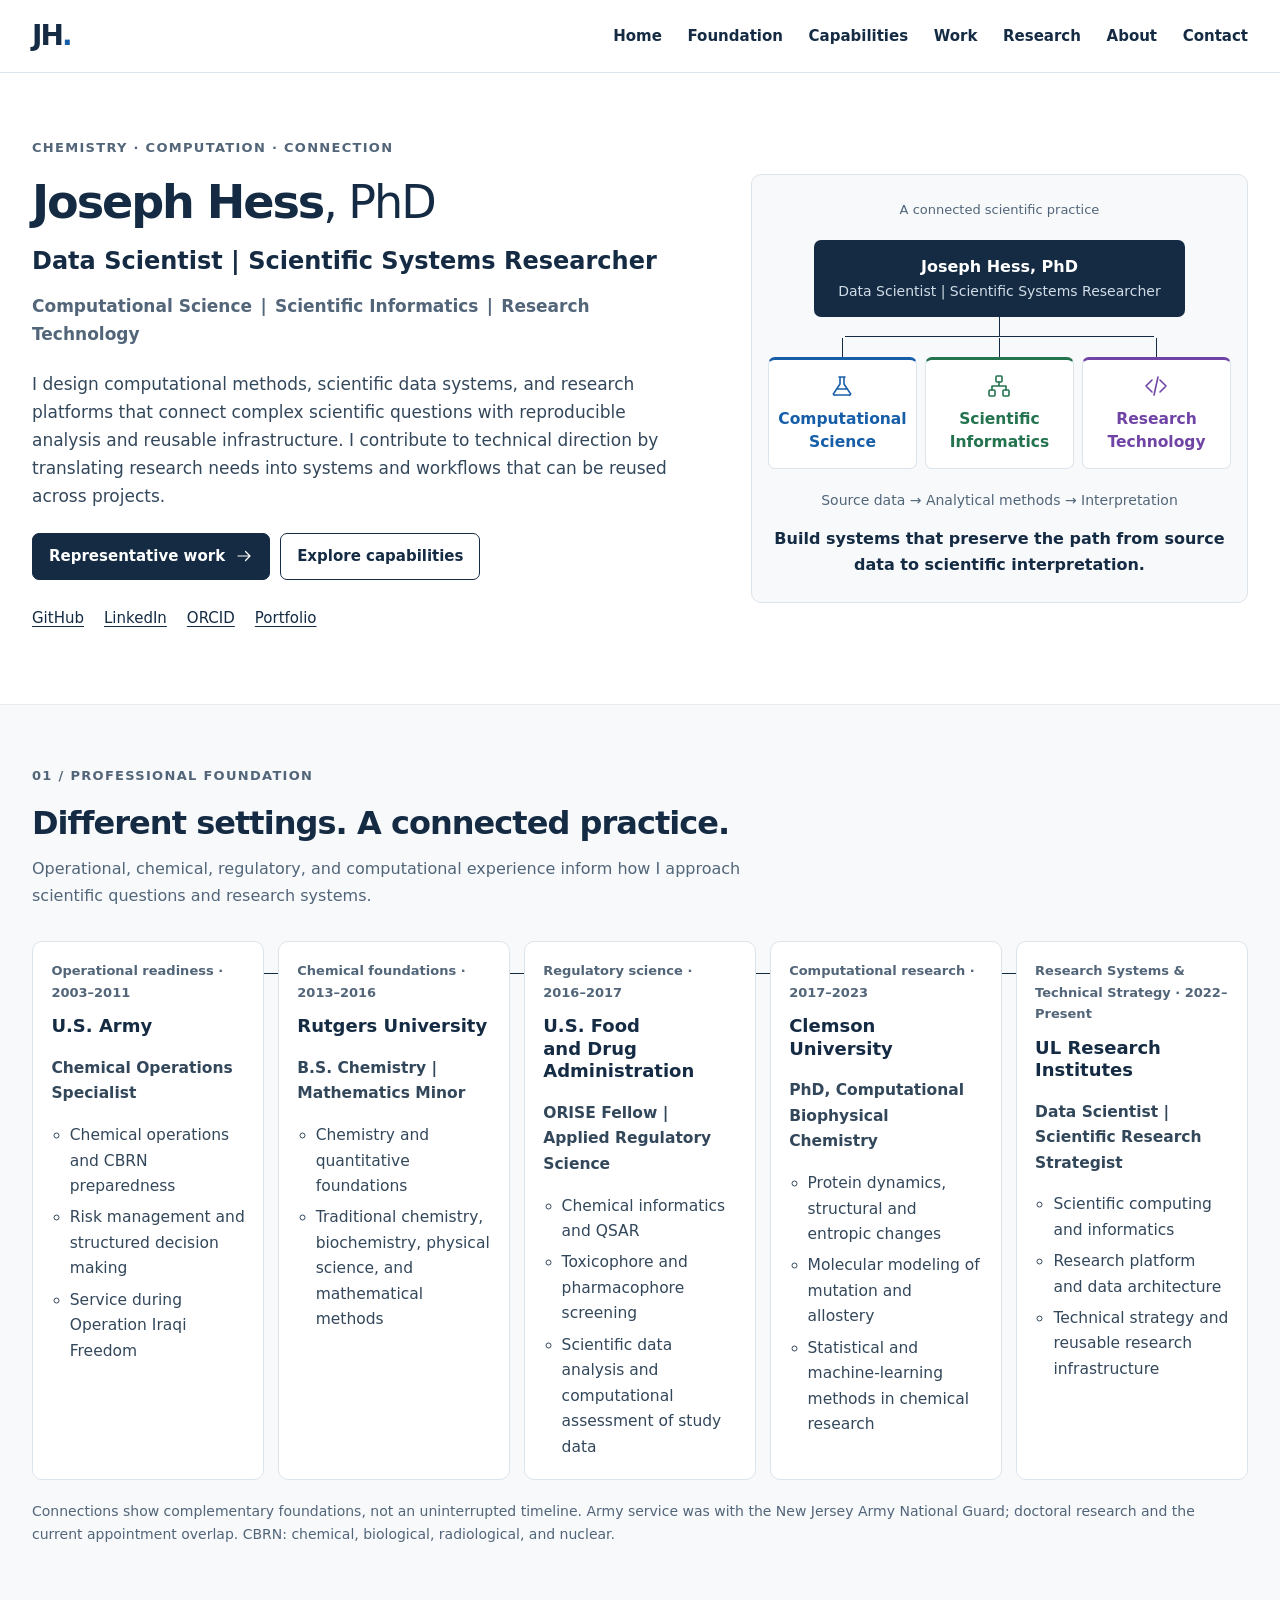
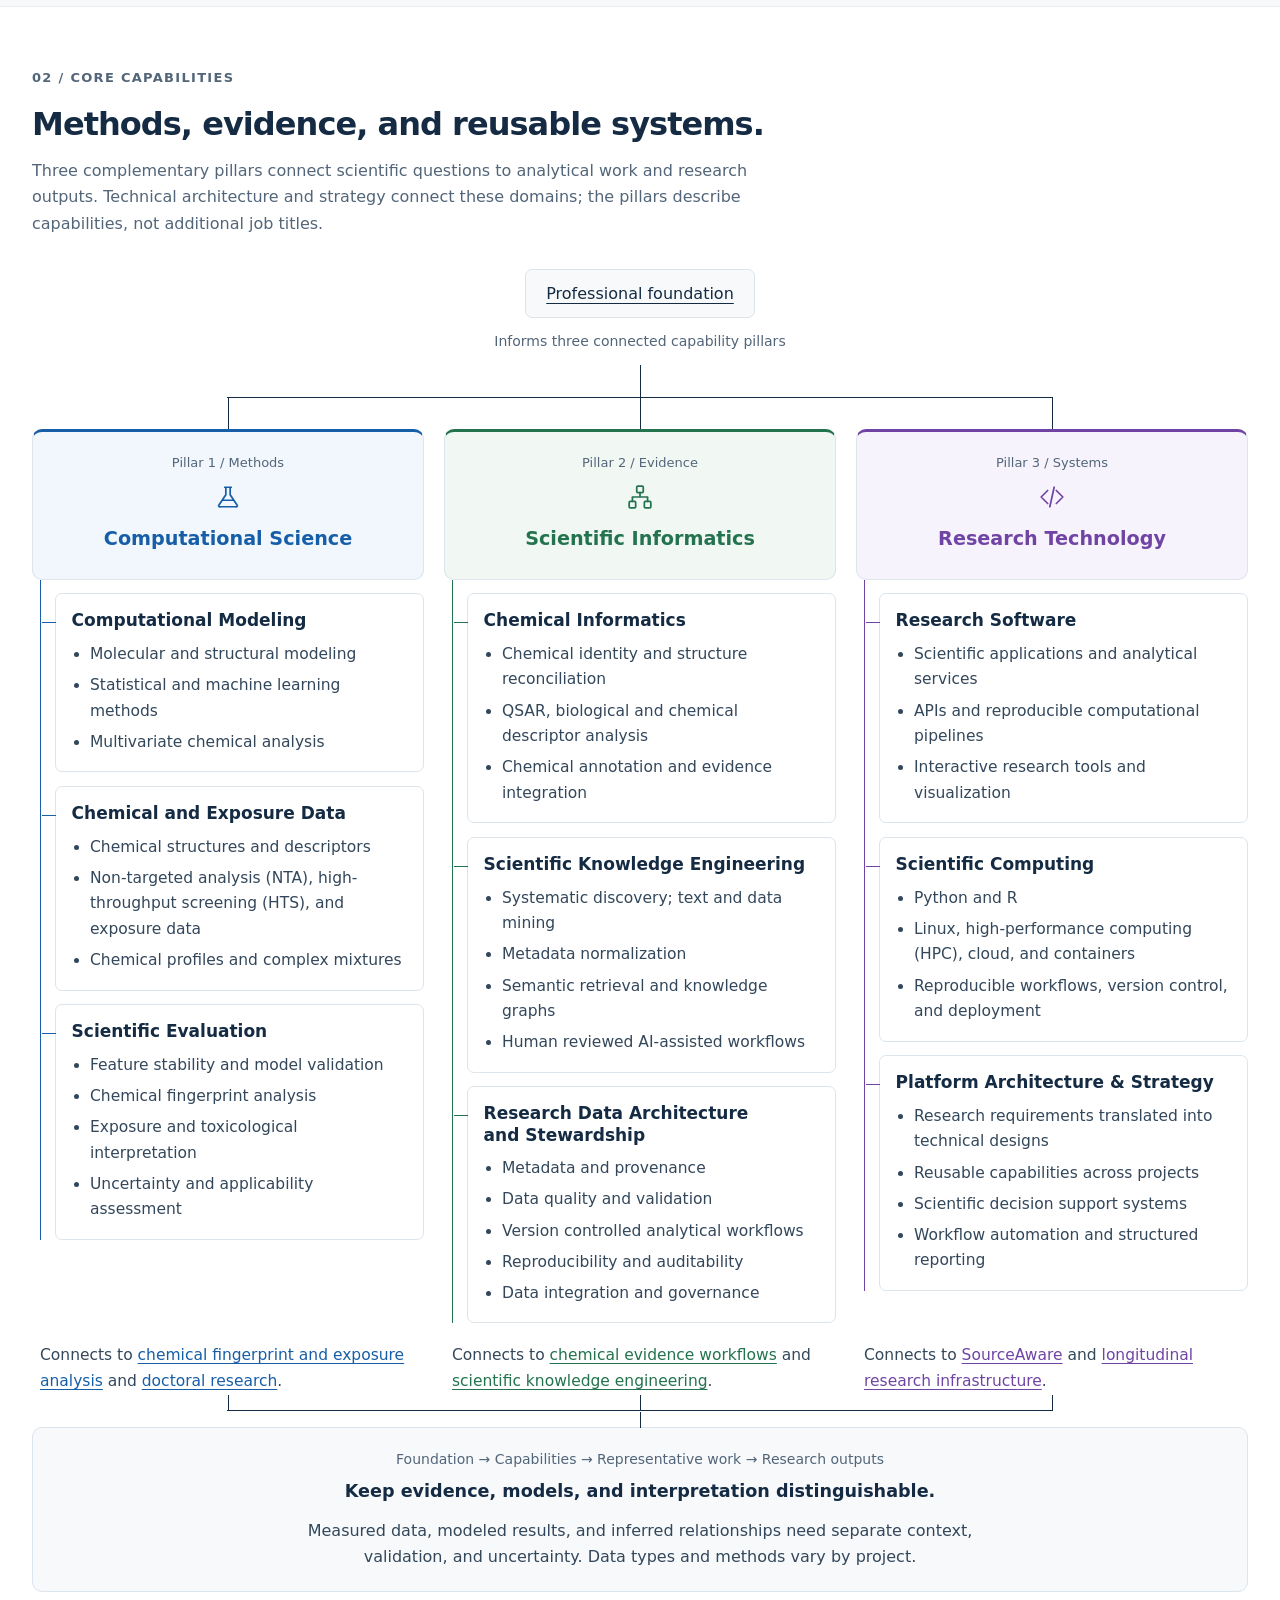
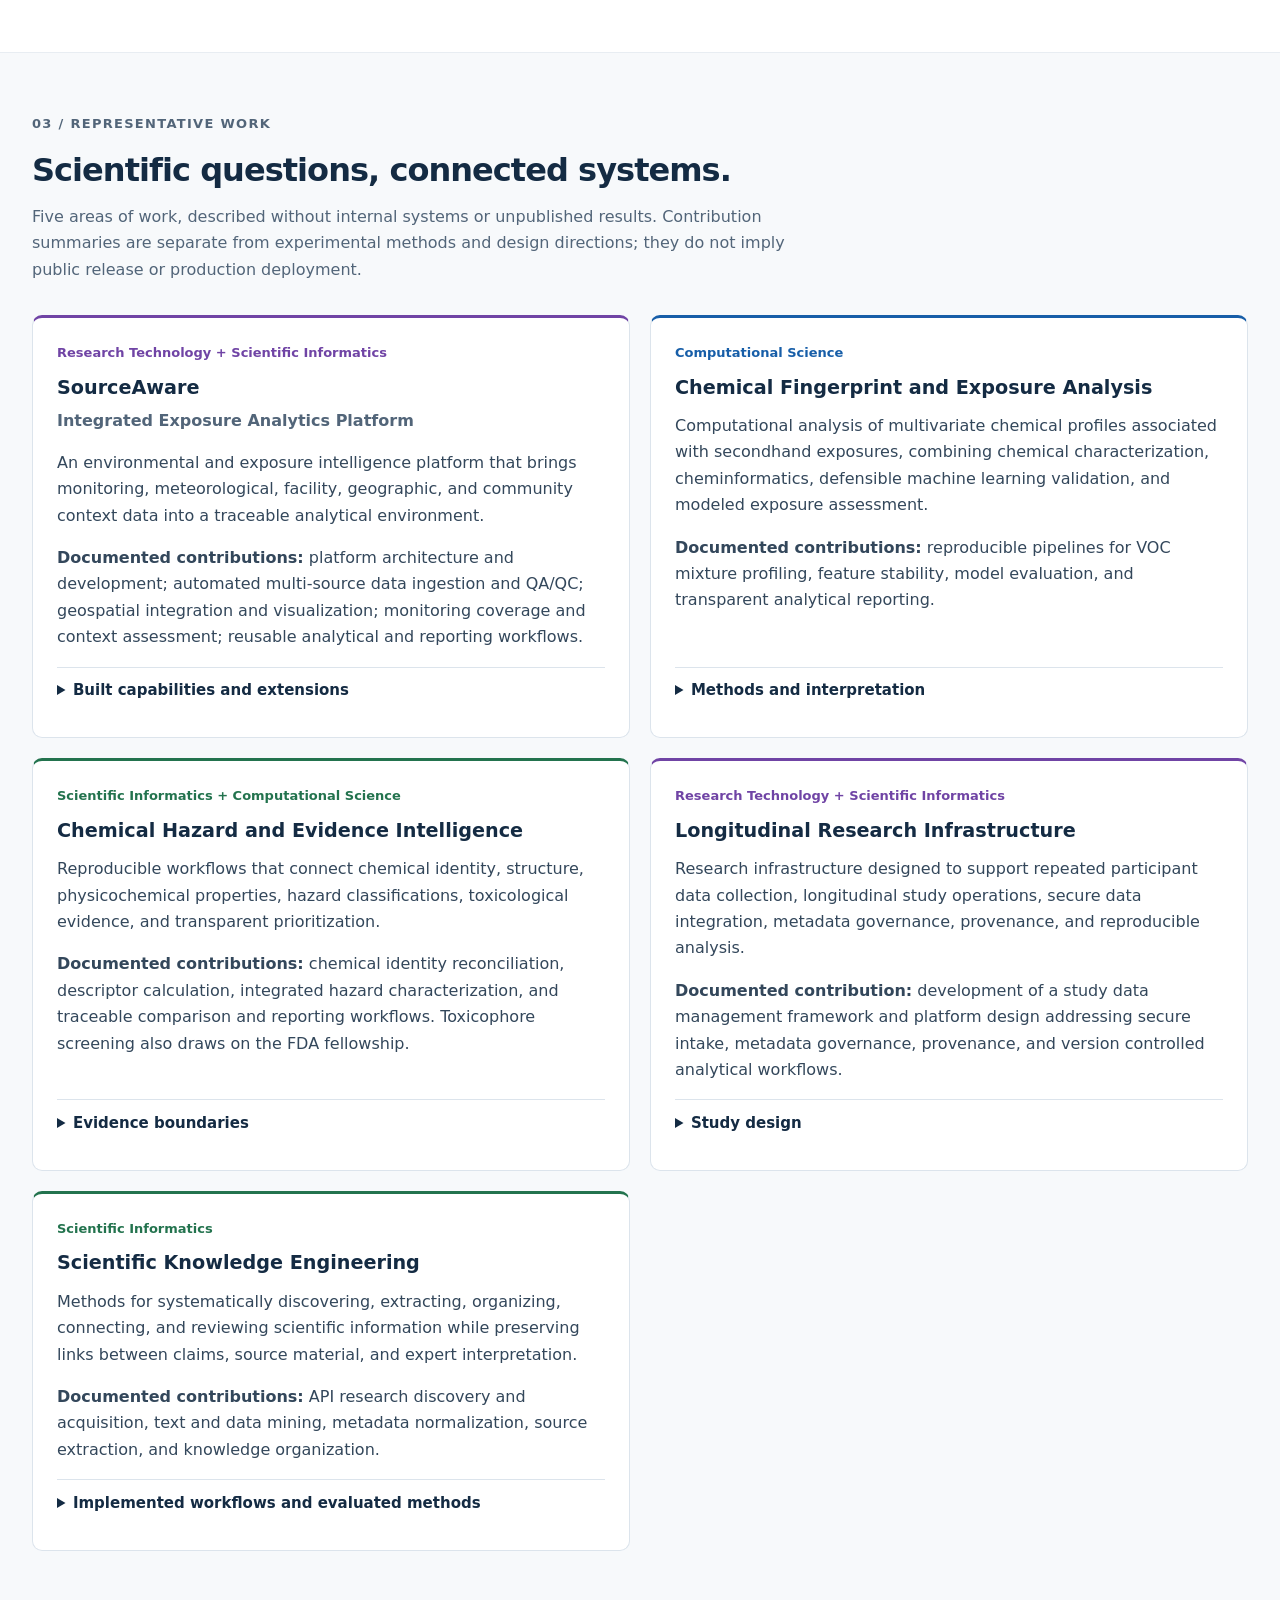
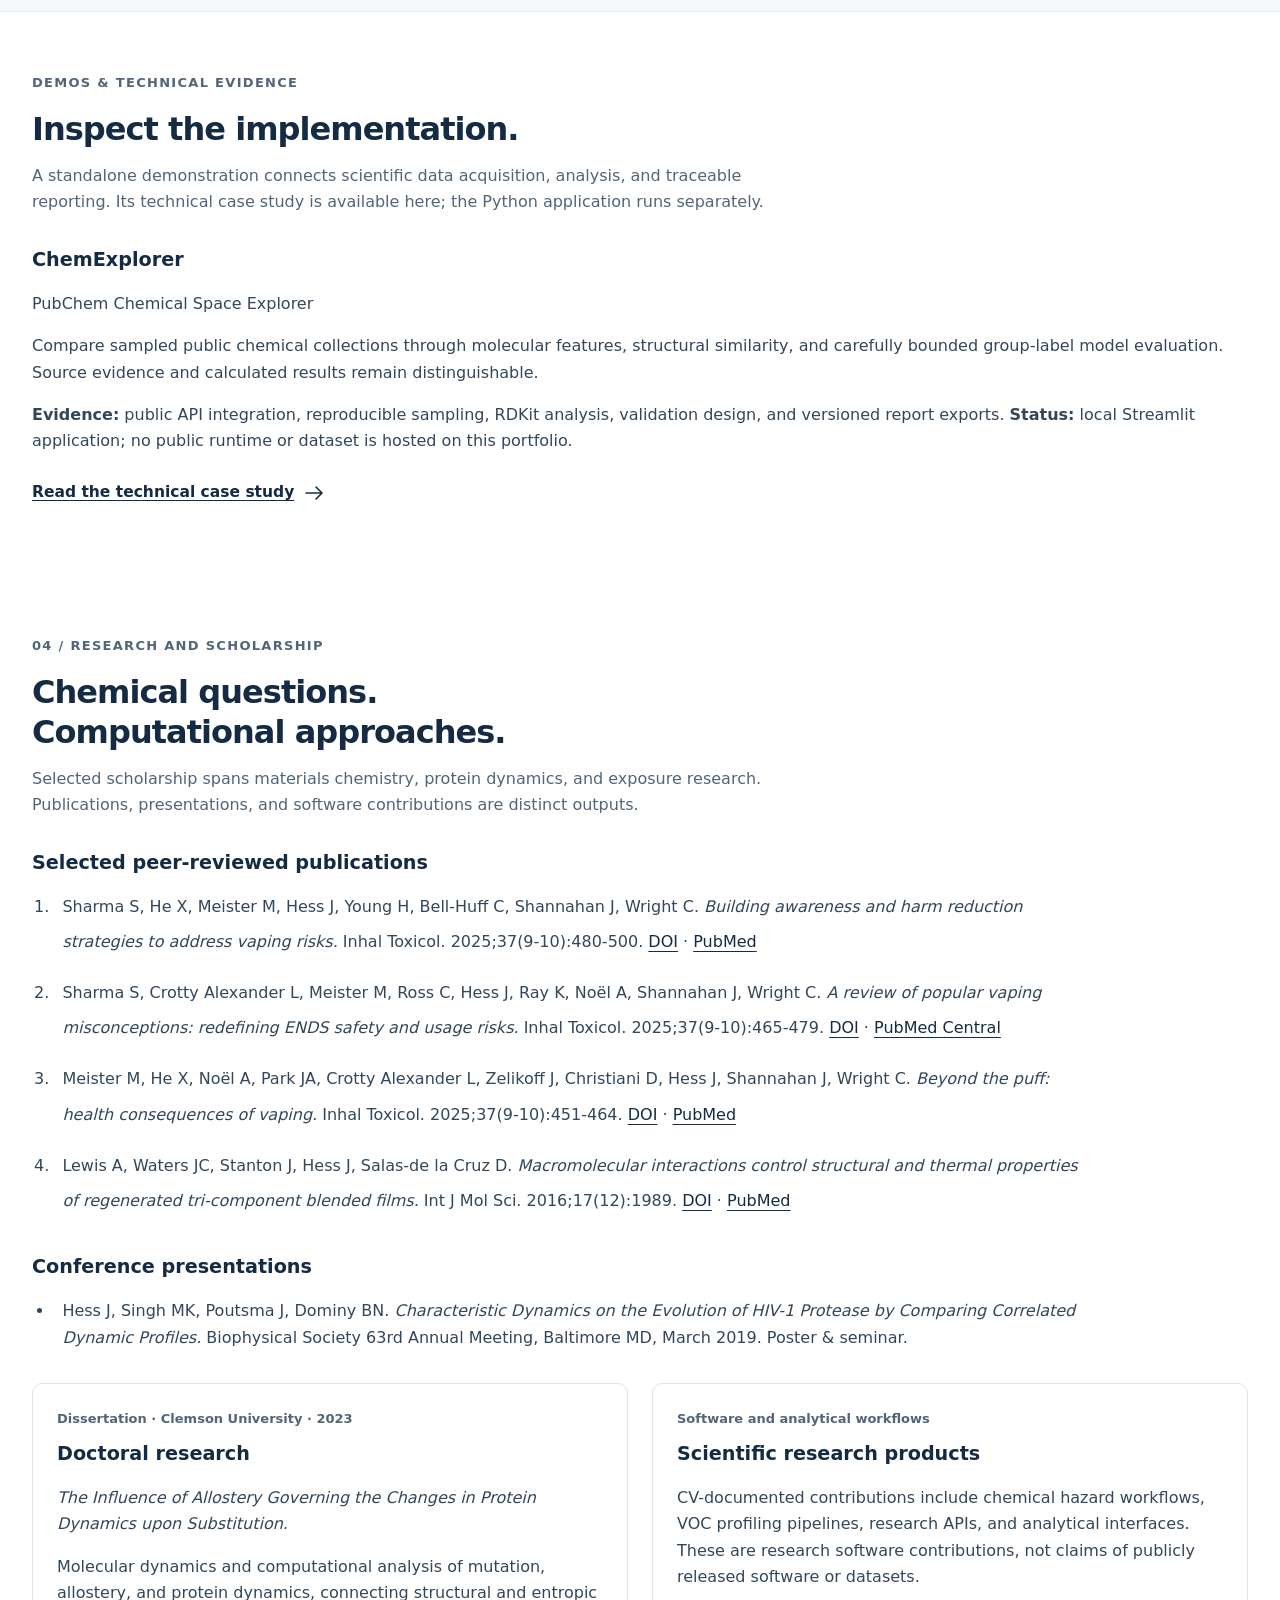
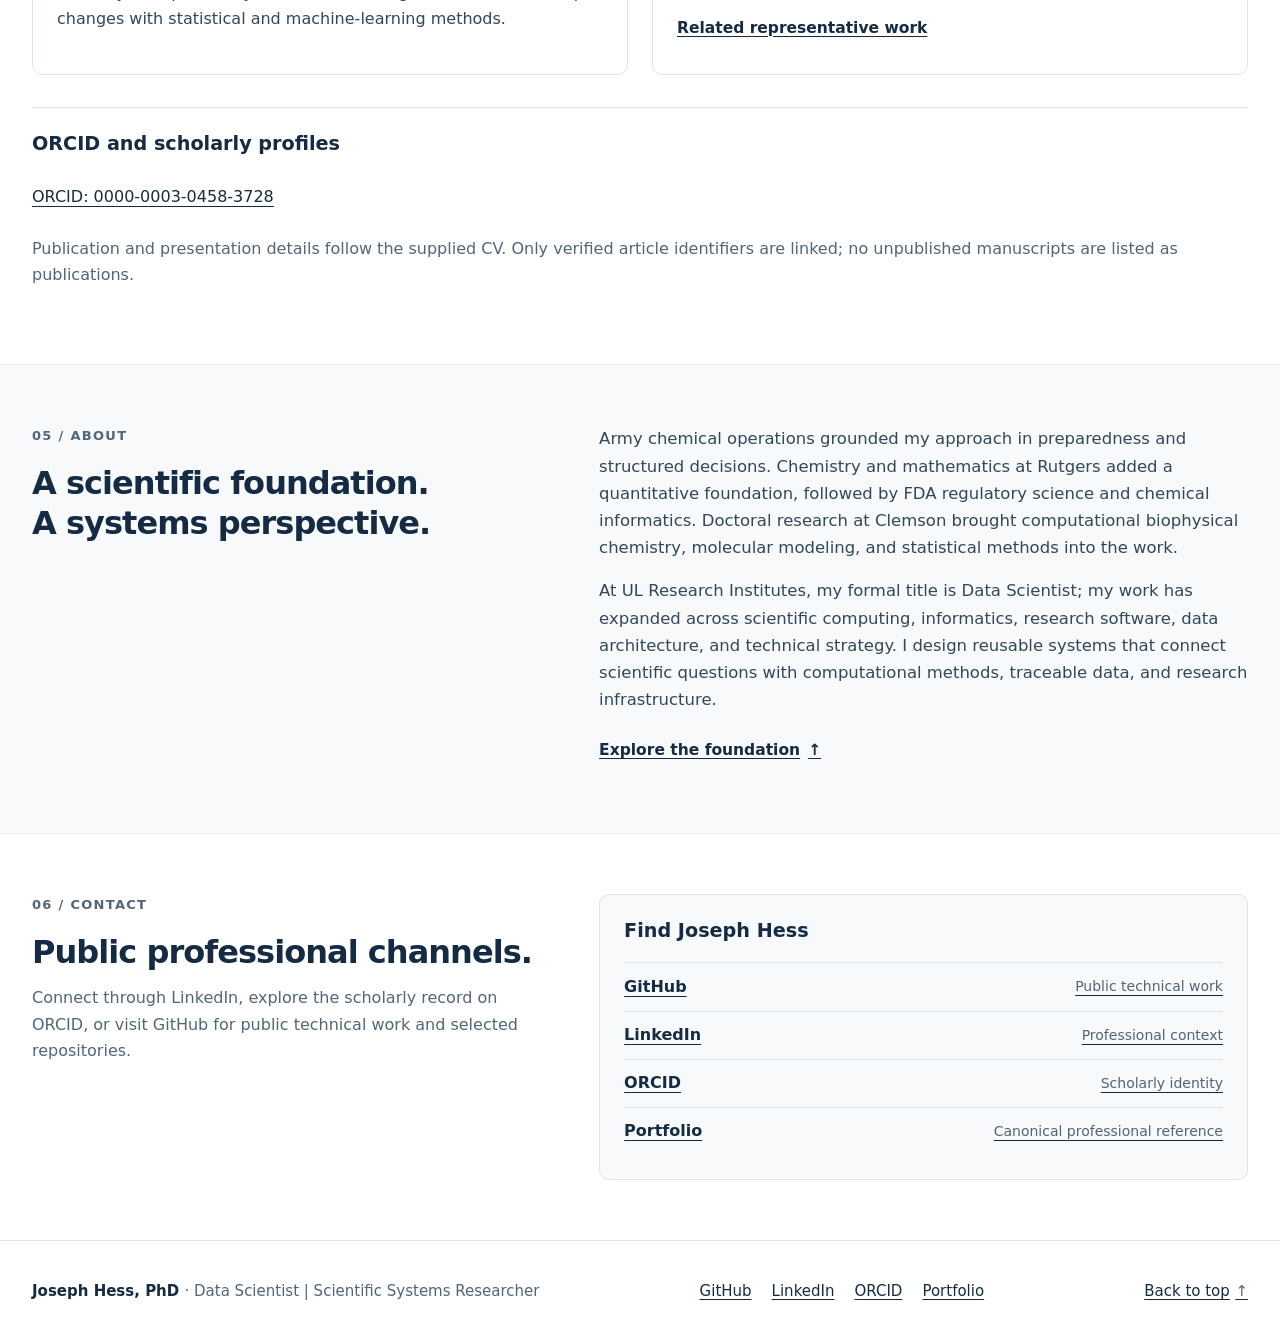
==== commit fec122a1: "Update job title from Architect to Researcher" ====
--- a/index.html
+++ b/index.html
@@ -6,11 +6,11 @@
   <meta name="description" content="Joseph Hess, PhD, is a Data Scientist developing Scientific Systems Architecture across computational science, scientific informatics, and research technology.">
   <meta name="theme-color" content="#142b43">
   <meta property="og:type" content="website">
-  <meta property="og:title" content="Joseph Hess, PhD | Data Scientist | Scientific Systems Architect">
+  <meta property="og:title" content="Joseph Hess, PhD | Data Scientist | Scientific Systems Researcher">
   <meta property="og:description" content="Computational science, scientific informatics, and research technology connected through research architecture and technical strategy.">
   <meta property="og:url" content="https://hess80.github.io/">
   <meta property="og:site_name" content="Joseph Hess, PhD">
-  <title>Joseph Hess, PhD | Data Scientist | Scientific Systems Architect</title>
+  <title>Joseph Hess, PhD | Data Scientist | Scientific Systems Researcher</title>
   <link rel="icon" href="data:image/svg+xml,%3Csvg xmlns='http://www.w3.org/2000/svg' viewBox='0 0 32 32'%3E%3Crect width='32' height='32' rx='6' fill='%23142b43'/%3E%3Cpath d='M9 8v11a4 4 0 0 1-4 4m11-15v16m10-16v16M16 16h10' fill='none' stroke='white' stroke-width='2'/%3E%3C/svg%3E">
   <link rel="canonical" href="https://hess80.github.io/">
   <link rel="stylesheet" href="assets/css/styles.css">
@@ -22,7 +22,7 @@
     "@id": "https://hess80.github.io/#person",
     "name": "Joseph Hess",
     "honorificSuffix": "PhD",
-    "jobTitle": "Data Scientist | Systems Architect",
+    "jobTitle": "Data Scientist | Scientific Systems Researcher",
     "url": "https://hess80.github.io/",
     "description": "Data Scientist developing Scientific Systems Architectures across computational, informatics, and research technology, with a foundation in chemistry.",
     "alumniOf": [
@@ -38,7 +38,7 @@
       "https://www.linkedin.com/in/joseph-hess-phd/",
       "https://orcid.org/0000-0003-0458-3728"
     ],
-    "knowsAbout": ["Computational biophysical chemistry", "Scientific computing", "Scientific informatics", "Chemical and exposure research", "Research data architecture", "Research software"]
+    "knowsAbout": ["Computational biophysical chemistry", "Scientific computing", "Scientific informatics", "Chemical and exposure research", "Research data Researcherure", "Research software"]
   }
   </script>
 </head>
@@ -70,7 +70,7 @@
       <div class="hero-copy">
         <p class="eyebrow">Chemistry · Computation · Connection</p>
         <h1 id="hero-title">Joseph Hess<span class="credential">, PhD</span></h1>
-        <p class="formal-title">Data Scientist | Scientific Systems Architect</p>
+        <p class="formal-title">Data Scientist | Scientific Systems Researcher</p>
         <p class="scope">Computational Science <span>|</span> Scientific Informatics <span>|</span> Research Technology</p>
         <p class="hero-summary">I design computational methods, scientific data systems, and research platforms that connect complex scientific questions with reproducible analysis and reusable infrastructure. I contribute to technical direction by translating research needs into systems and workflows that can be reused across projects.</p>
         <div class="actions">
@@ -86,7 +86,7 @@
       </div>
       <aside class="identity-map" aria-label="Professional knowledge map">
         <p class="map-label">A connected scientific practice</p>
-        <div class="map-root">Joseph Hess, PhD<span>Data Scientist | Scientific Systems Architect</span></div>
+        <div class="map-root">Joseph Hess, PhD<span>Data Scientist | Scientific Systems Researcher</span></div>
         <div class="map-branches">
           <a class="map-node science" href="#science-title"><svg class="icon" aria-hidden="true"><use href="#icon-science"/></svg><span>Computational Science</span></a>
           <a class="map-node infrastructure" href="#infrastructure-title"><svg class="icon" aria-hidden="true"><use href="#icon-network"/></svg><span>Scientific Informatics</span></a>
@@ -227,6 +227,6 @@
       <div class="contact-card"><h3>Find Joseph Hess</h3><ul class="contact-links"><li><a href="https://github.com/hess80/" aria-label="Visit Joseph Hess's public GitHub profile">GitHub <span>Public technical work</span></a></li><li><a href="https://www.linkedin.com/in/joseph-hess-phd/" aria-label="Connect with Joseph Hess, PhD on LinkedIn">LinkedIn <span>Professional context</span></a></li><li><a href="https://orcid.org/0000-0003-0458-3728" aria-label="Visit Joseph Hess's ORCID record">ORCID <span>Scholarly identity</span></a></li><li><a href="https://hess80.github.io/" aria-label="Visit Joseph Hess's canonical portfolio">Portfolio <span>Canonical professional reference</span></a></li></ul></div>
     </section>
   </main>
-  <footer class="site-footer"><div class="container footer-inner"><p>Joseph Hess, PhD <span>· Data Scientist | Scientific Systems Architect</span></p><ul class="profile-links" aria-label="Footer professional channels"><li><a href="https://github.com/hess80/" aria-label="Joseph Hess on GitHub">GitHub</a></li><li><a href="https://www.linkedin.com/in/joseph-hess-phd/" aria-label="Joseph Hess, PhD on LinkedIn">LinkedIn</a></li><li><a href="https://orcid.org/0000-0003-0458-3728" aria-label="Joseph Hess on ORCID">ORCID</a></li><li><a href="https://hess80.github.io/" aria-label="Joseph Hess's canonical portfolio">Portfolio</a></li></ul><a href="#home">Back to top <span aria-hidden="true">↑</span></a></div></footer>
+  <footer class="site-footer"><div class="container footer-inner"><p>Joseph Hess, PhD <span>· Data Scientist | Scientific Systems Researcher</span></p><ul class="profile-links" aria-label="Footer professional channels"><li><a href="https://github.com/hess80/" aria-label="Joseph Hess on GitHub">GitHub</a></li><li><a href="https://www.linkedin.com/in/joseph-hess-phd/" aria-label="Joseph Hess, PhD on LinkedIn">LinkedIn</a></li><li><a href="https://orcid.org/0000-0003-0458-3728" aria-label="Joseph Hess on ORCID">ORCID</a></li><li><a href="https://hess80.github.io/" aria-label="Joseph Hess's canonical portfolio">Portfolio</a></li></ul><a href="#home">Back to top <span aria-hidden="true">↑</span></a></div></footer>
 </body>
 </html>
